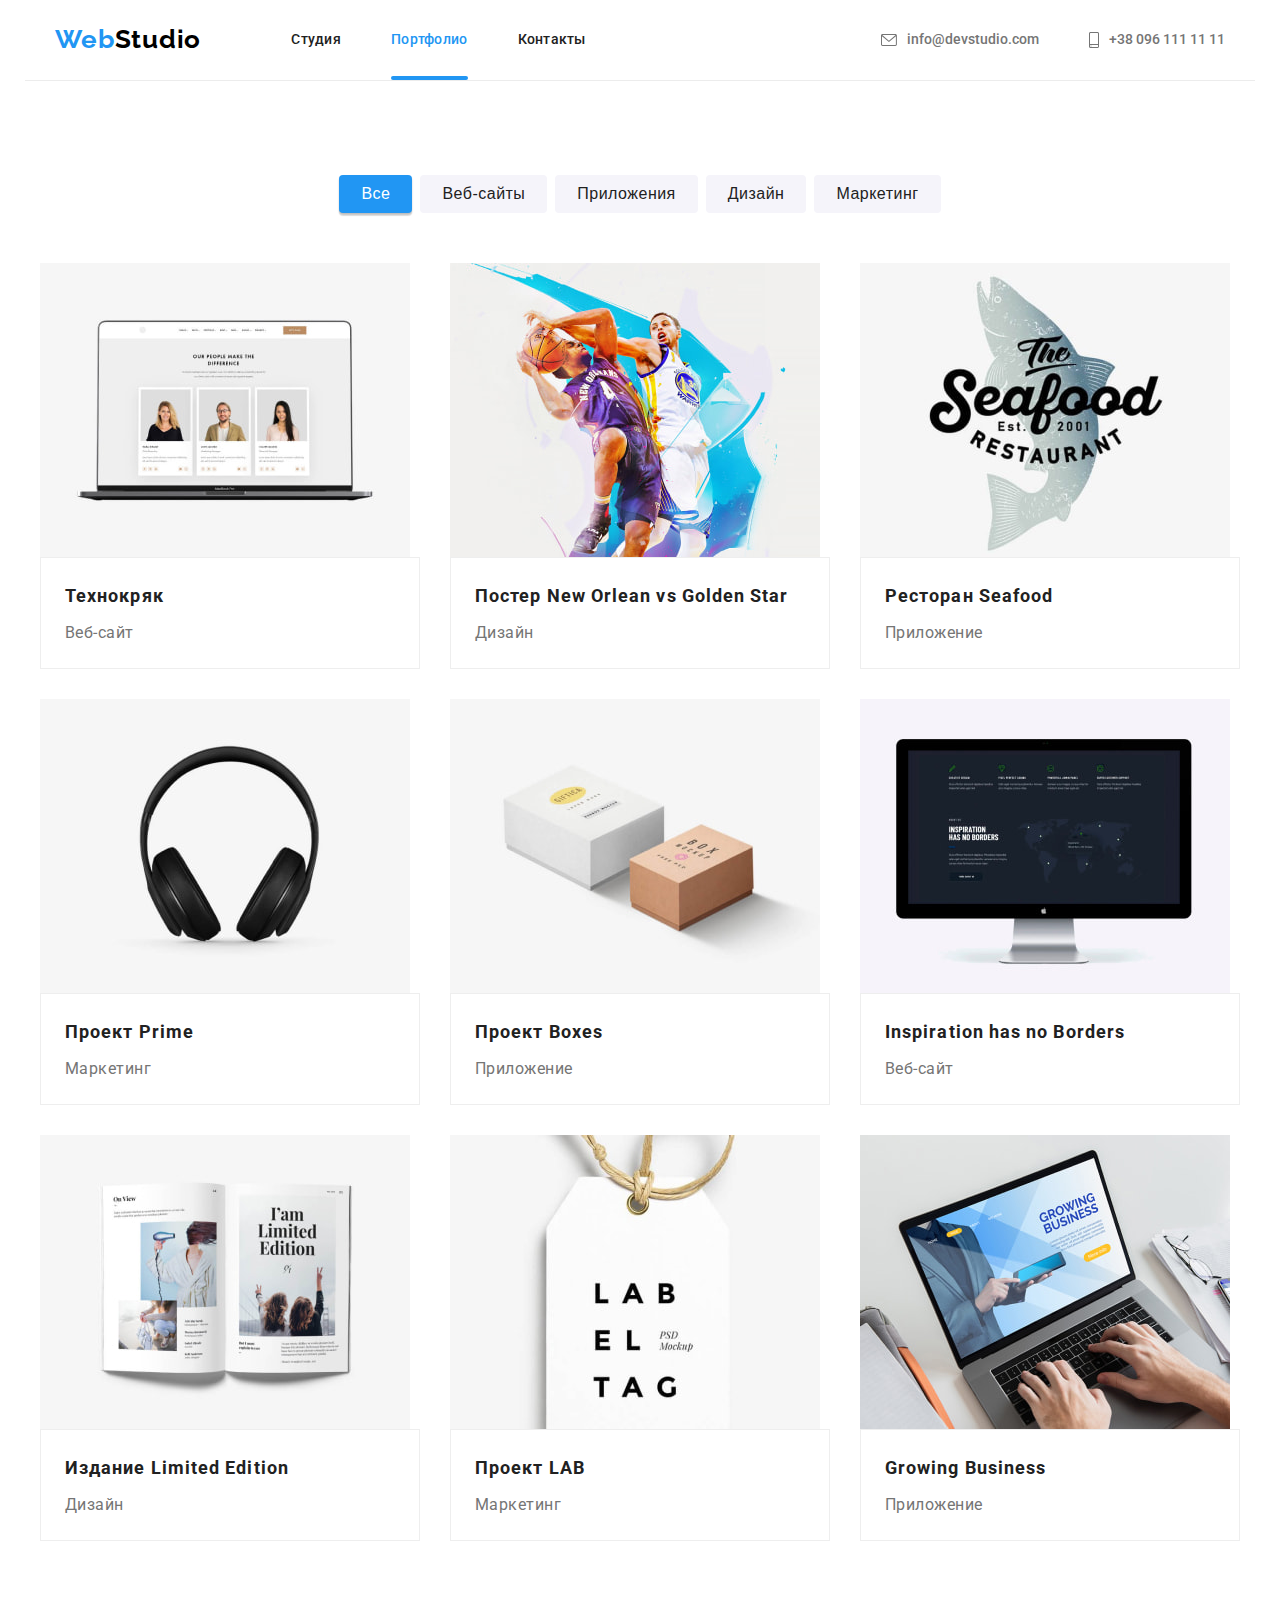
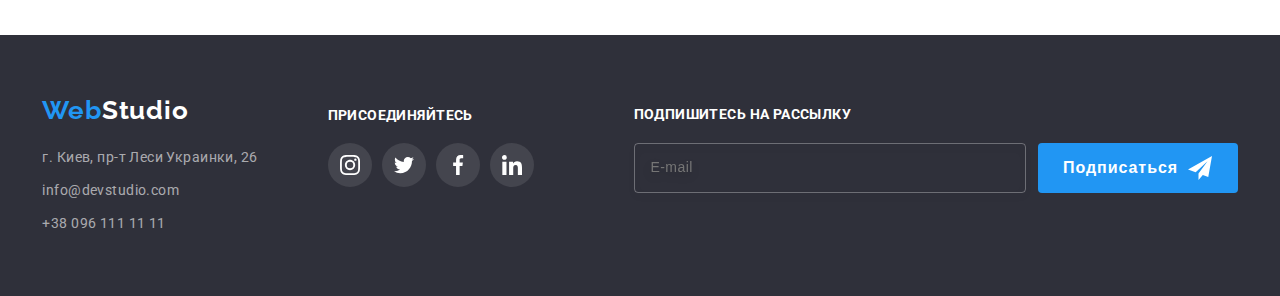
==== portfolio.html @ 2989f80f "Делает секцию Особенности" ====
<!DOCTYPE html>
<html lang="en">
<head>
    <meta charset="UTF-8">
    <meta http-equiv="X-UA-Compatible" content="IE=edge">
    <meta name="viewport" content="width=, initial-scale=1.0">
    <title>Портфолио</title>

    <link rel="stylesheet" href="https://cdnjs.cloudflare.com/ajax/libs/modern-normalize/1.1.0/modern-normalize.min.css" integrity="sha512-wpPYUAdjBVSE4KJnH1VR1HeZfpl1ub8YT/NKx4PuQ5NmX2tKuGu6U/JRp5y+Y8XG2tV+wKQpNHVUX03MfMFn9Q==" crossorigin="anonymous" referrerpolicy="no-referrer" />

    <link rel="preconnect" href="https://fonts.googleapis.com">
    <link rel="preconnect" href="https://fonts.gstatic.com" crossorigin>
    <link href="https://fonts.googleapis.com/css2?family=Raleway:wght@700&family=Roboto:wght@400;500;700;900&display=swap" rel="stylesheet">

    <link rel="stylesheet" href="./css/main.min.css">

</head>
<body>
    <!-- Шапка сайта -->
    <header class="header">
        <div class="container header__container header__container--border">
            <a class="logo logo__header" href="./index.html">Web<span class="logo__title">Studio</span></a>
    
            <nav class="navigation">
                <ul class="navigation__list">
                    <li class="navigation__item">
                        <a class="navigation__link" href="./index.html">Студия</a>
                    </li>
    
                    <li class="navigation__item">
                        <a class="navigation__link navigation__link--current" href="./portfolio.html">Портфолио</a>
                    </li>
    
                    <li class="navigation__item">
                        <a class="navigation__link" href="">Контакты</a>
                    </li>
                </ul>
            </nav>
    
            <ul class="contact__list">
                <li class="contact__item">
                    <a class="contact__link" href="mailto:info@devstudio.com">
                        <svg class="contact__icon" width="16" height="12">
                            <use href="./img-studio/sprite-main.svg#mail">
                            </use>
                        </svg>
                        info@devstudio.com
                    </a>
                </li>
    
                <li class="contact__item">
                    <a class="contact__link" href="tel:+380961111111">
                        <svg class="contact__icon" width="10" height="16">
                            <use href="./img-studio/sprite-main.svg#phone">
                            </use>
                        </svg>
                        +38 096 111 11 11
                    </a>
                </li>
            </ul>
        </div>
    </header>

    <main>
        <section class="section">
            <div class="container portfolio">
                <!-- Заголовок для ассистивных технологий -->
                <h1 class="visually-hidden">Портфолио</h1>
                 <!-- Фильтры -->
                <!-- Заголовок для ассистивных технологий -->
                <h2 class="visually-hidden">Фильтры страницы портфолио</h2>
                    <ul class="buttons-filter">
                        <li class="buttons-filter__item">
                            <button class="buttons-filter__btn buttons-filter__btn--current" type="button">Все</button>
                        </li>
                        <li class="buttons-filter__item">
                            <button class="buttons-filter__btn" type="button">Веб-сайты</button>
                        </li>
                        <li class="buttons-filter__item">
                            <button class="buttons-filter__btn" type="button">Приложения</button>
                        </li>
                        <li class="buttons-filter__item">
                            <button class="buttons-filter__btn" type="button">Дизайн</button>
                        </li>
                        <li class="buttons-filter__item">
                            <button class="buttons-filter__btn" type="button">Маркетинг</button>
                        </li>
                    </ul>              
                <!-- Заголовок для ассистивных технологий  -->
                <h2 class="visually-hidden">Галерея проектов</h2>
                <ul class="portfolio-gallery">

                    <li class="portfolio-gallery__item">
                        <a class="portfolio-gallery__link" href="">
                            <div class="portfolio-gallery__card">
                                <img src="./img-portfolio/img-1.jpeg" alt="Веб-сайт" width="370">
                                <p class="portfolio-gallery__text-transform">Ресурс предлагает комплексные предложения с разным уровнем функционала и сервисов. Все это позволит посетителю получить исчерпывающие сведения о компании или частном лице.</p>
                            </div>

                            <div class="portfolio-gallery__discription">
                                <h3 class="portfolio-gallery__title">Технокряк</h3>
                                <p class="portfolio-gallery__text">Веб-сайт</p>
                            </div>
                        </a>
                    </li>
    
                    <li class="portfolio-gallery__item">
                        <a class="portfolio-gallery__link" href="">
                            <div class="portfolio-gallery__card">
                                <img src="./img-portfolio/img-2.jpeg" alt="Дизайн" width="370">
                                <p class="portfolio-gallery__text-transform">Ресурс предлагает комплексные предложения с разным уровнем функционала и сервисов. Все это
                                    позволит посетителю получить исчерпывающие сведения о компании или частном лице.</p>
                            </div>
                                <div class="portfolio-gallery__discription">
                                    <h3 class="portfolio-gallery__title">Постер New Orlean vs Golden Star</h3>
                                    <p class="portfolio-gallery__text">Дизайн</p>
                                </div>
                        </a>
                    </li>
    
                    <li class="portfolio-gallery__item">
                        <a class="portfolio-gallery__link" href="">
                            <div class="portfolio-gallery__card">
                                <img src="./img-portfolio/img-3.jpeg" alt="Приложение" width="370">
                                <p class="portfolio-gallery__text-transform">Ресурс предлагает комплексные предложения с разным уровнем функционала и сервисов. Все это
                                    позволит посетителю получить исчерпывающие сведения о компании или частном лице.</p>
                            </div>
                                <div class="portfolio-gallery__discription">
                                    <h3 class="portfolio-gallery__title">Ресторан Seafood</h3>
                                    <p class="portfolio-gallery__text">Приложение</p>
                                </div> 
                        </a>
                    </li>
    
                    <li class="portfolio-gallery__item">
                        <a class="portfolio-gallery__link" href="">
                            <div class="portfolio-gallery__card">
                                <img src="./img-portfolio/img-4.jpeg" alt="Маркетинг" width="370">
                                <p class="portfolio-gallery__text-transform">Ресурс предлагает комплексные предложения с разным уровнем функционала и сервисов. Все это позволит посетителю получить исчерпывающие сведения о компании или частном лице.</p>
                            </div>
                                <div class="portfolio-gallery__discription">
                                    <h3 class="portfolio-gallery__title">Проект Prime</h3>
                                    <p class="portfolio-gallery__text">Маркетинг</p>
                                </div>
                        </a>
                    </li>
    
                    <li class="portfolio-gallery__item">
                        <a class="portfolio-gallery__link" href="">
                            <div class="portfolio-gallery__card">
                                    <img src="./img-portfolio/img-5.jpeg" alt="Приложение" width="370">
                                    <p class="portfolio-gallery__text-transform">Ресурс предлагает комплексные предложения с разным уровнем функционала и сервисов. Все это позволит посетителю получить исчерпывающие сведения о компании или частном лице.</p>
                            </div>
                                <div class="portfolio-gallery__discription">
                                    <h3 class="portfolio-gallery__title">Проект Boxes</h3>
                                    <p class="portfolio-gallery__text">Приложение</p>
                                </div>
                        </a>
                    </li>
    
                    <li class="portfolio-gallery__item">
                        <a class="portfolio-gallery__link" href="">
                            <div class="portfolio-gallery__card">
                                <img src="./img-portfolio/img-6.jpeg" alt="Веб-сайт" width="370">
                                <p class="portfolio-gallery__text-transform">Ресурс предлагает комплексные предложения с разным уровнем функционала и сервисов. Все это позволит посетителю получить исчерпывающие сведения о компании или частном лице.</p>
                            </div>
                                <div class="portfolio-gallery__discription">
                                    <h3 class="portfolio-gallery__title">Inspiration has no Borders</h3>
                                    <p class="portfolio-gallery__text">Веб-сайт</p>
                                </div>
                        </a>
                    </li>
    
                    <li class="portfolio-gallery__item">
                        <a class="portfolio-gallery__link" href="">
                            <div class="portfolio-gallery__card">
                                <img src="./img-portfolio/img-7.jpeg" alt="Дизайн" width="370">
                                <p class="portfolio-gallery__text-transform">Ресурс предлагает комплексные предложения с разным уровнем функционала и сервисов. Все это позволит посетителю получить исчерпывающие сведения о компании или частном лице.</p>
                            </div>
                                <div class="portfolio-gallery__discription">
                                    <h3 class="portfolio-gallery__title">Издание Limited Edition</h3>
                                    <p class="portfolio-gallery__text">Дизайн</p>
                                </div>
                        </a>
                    </li>
    
                    <li class="portfolio-gallery__item">
                        <a class="portfolio-gallery__link" href="">
                            <div class="portfolio-gallery__card">
                                <img src="./img-portfolio/img-8.jpeg" alt="Маркетинг" width="370">
                                <p class="portfolio-gallery__text-transform">Ресурс предлагает комплексные предложения с разным уровнем функционала и сервисов. Все это позволит посетителю получить исчерпывающие сведения о компании или частном лице.</p>
                            </div>
                                <div class="portfolio-gallery__discription">
                                    <h3 class="portfolio-gallery__title">Проект LAB</h3>
                                    <p class="portfolio-gallery__text">Маркетинг</p>
                                </div>
                        </a>
                    </li>
    
                    <li class="portfolio-gallery__item">
                        <a class="portfolio-gallery__link" href="">
                            <div class="portfolio-gallery__card">
                                <img src="./img-portfolio/img-9.jpeg" alt="Приложение" width="370">
                                <p class="portfolio-gallery__text-transform">Ресурс предлагает комплексные предложения с разным уровнем функционала и сервисов. Все это позволит посетителю получить исчерпывающие сведения о компании или частном лице.</p>
                            </div>
                                <div class="portfolio-gallery__discription">
                                    <h3 class="portfolio-gallery__title">Growing Business</h3>
                                    <p class="portfolio-gallery__text">Приложение</p>
                                </div>
                        </a>
                    </li>
                </ul>
            </div>
        </section>
    </main>

    <!-- Футер -->
    <footer class="footer">
        <div class="container footer__container">
    
            <div class="footer__address">
                <a class="logo" href="./index.html">Web<span class="logo__title logo__title--white">Studio</span></a>
                <address class="address">
                    <ul class="address__list">
                        <li class="address__item"><a class="address__link" href="">г. Киев, пр-т Леси Украинки, 26</a></li>
                        <li class="address__item"><a class="address__link"
                                href="mailto:info@devstudio.com">info@devstudio.com</a></li>
                        <li class="address__item"><a class="address__link" href="tel:+380961111111">+38 096 111 11 11</a>
                        </li>
                    </ul>
                </address>
            </div>
    
            <div class="network-address">
                <h2 class="network-address__slogan">присоединяйтесь</h2>
                <ul class="network-address__list">
                    <li class="network-address__item">
                        <a class="network-address__link" href="" aria-label="instagram">
                            <svg class="network-address__icon" width="20" height="20">
                                <use href="./img-studio/sprite-main.svg#instagram"></use>
                            </svg>
                        </a>
                    </li>
    
                    <li class="network-address__item">
                        <a class="network-address__link" href="" aria-label="twitter">
                            <svg class="network-address__icon" width="20" height="20">
                                <use href="./img-studio/sprite-main.svg#twitter"></use>
                            </svg>
                        </a>
                    </li>
    
                    <li class="network-address__item">
                        <a class="network-address__link" href="" aria-label="facebook">
                            <svg class="network-address__icon" width="20" height="20">
                                <use href="./img-studio/sprite-main.svg#facebook"></use>
                            </svg>
                        </a>
                    </li>
    
                    <li class="network-address__item">
                        <a class="network-address__link" href="" aria-label="linkedin">
                            <svg class="network-address__icon" width="20" height="20">
                                <use href="./img-studio/sprite-main.svg#linkedin"></use>
                            </svg>
                        </a>
                    </li>
                </ul>
            </div>
    
            <div class="footer-form">
                <b class="footer-form__title">Подпишитесь на рассылку</b>
                <form class="footer-form__contact" name="contact-form">
                    <input class="footer-form__input" type="email" name="email" id="email" placeholder="E-mail">
                    <button class="button footer-form__btn-subscribe" type="submit">Подписаться
                        <svg class="footer-form__icon" width="24" height="24">
                            <use href="./img-studio/sprite-modal.svg#icon-send"></use>
                        </svg>
                    </button>
                </form>
            </div>
    
        </div>
    </footer>
</body>
</html>
---- css/main.min.css ----
:root{--primary-text-color: #757575;--title-text-color: #212121;--accent-color: #2196f3;--background-clr-modal-form__btn: #f5f4fa;--card-set-gap: 30px;--bg-color-hero: #e5e5e5;--color-icon: #afb1b8;--color-icon-bg: #44454e;--transition-timing-function: cubic-bezier(0.4, 0, 0.2, 1);--transition-duration: 250ms}.visually-hidden{position:absolute;white-space:nowrap;width:1px;height:1px;overflow:hidden;border:0;padding:0;clip:rect(0 0 0 0);-webkit-clip-path:inset(50%);clip-path:inset(50%);margin:-1px}li{list-style:none;margin:0;padding:0}ul{list-style:none;margin:0;padding:0}a{display:block;text-decoration:none;margin:0}h1,h2,h3,p{margin:0}img{display:block;max-width:100%;height:auto}input{margin:0;padding:0}textarea{resize:none}body{font-family:'Roboto', sans-serif;background-color:#ffffff;color:var(--primary-text-color);margin:0}.container{padding-left:15px;padding-right:15px;margin-left:auto;margin-right:auto}@media screen and (min-width: 480px){.container{width:480px}}@media screen and (min-width: 480px){.container{width:480px}}@media screen and (min-width: 768px){.container{width:768px}}@media screen and (min-width: 768px){.container{width:768px}}@media screen and (min-width: 1200px){.container{width:1200px}}@media screen and (min-width: 1200px){.container{width:1200px}}.section{padding-top:60px;padding-bottom:60px}@media screen and (min-width: 768px){.section{padding-top:60px;padding-bottom:60px}}@media screen and (min-width: 1200px){.section{padding-top:94px;padding-bottom:94px}}.title{margin-bottom:50px;font-weight:700;font-size:36px;line-height:1.16;text-align:center;letter-spacing:0.03em;color:var(--title-text-color)}@-webkit-keyframes animate-modal-form__btn{0%{-webkit-transform:scale(1);transform:scale(1)}50%{-webkit-transform:scale(1.25);transform:scale(1.25)}100%{-webkit-transform:scale(1);transform:scale(1)}}@keyframes animate-modal-form__btn{0%{-webkit-transform:scale(1);transform:scale(1)}50%{-webkit-transform:scale(1.25);transform:scale(1.25)}100%{-webkit-transform:scale(1);transform:scale(1)}}@-webkit-keyframes changeBgColor{0%{background-color:#fff}50%{background-color:#c2daf7}100%{background-color:#c7f3f1}}@keyframes changeBgColor{0%{background-color:#fff}50%{background-color:#c2daf7}100%{background-color:#c7f3f1}}.logo{font-family:'Raleway';font-weight:700;font-size:26px;line-height:1.2;letter-spacing:0.03em;color:var(--accent-color)}.logo__header{margin-right:90px}.logo__title{font-family:'Raleway';font-size:26px;line-height:1.2;letter-spacing:0.03em;color:#000000}.logo__title--white{color:#ffffff}.navigation__list{display:-webkit-box;display:-ms-flexbox;display:flex;-webkit-box-align:center;-ms-flex-align:center;align-items:center}.navigation__item{margin-right:50px}.navigation__item:last-child{margin-right:0}.navigation__link{position:relative;padding-top:32px;padding-bottom:32px;font-weight:500;font-size:14px;line-height:1.14;letter-spacing:0.02em;-webkit-transition:var(--transition-duration) var(--transition-timing-function);-o-transition:var(--transition-duration) var(--transition-timing-function);transition:var(--transition-duration) var(--transition-timing-function);color:var(--title-text-color)}.navigation__link--current{color:var(--accent-color)}.navigation__link:hover,.navigation__link:focus,.navigation__link:focus,.navigation__link--current:active{color:var(--accent-color)}.navigation__link--current::after{position:absolute;display:block;content:'';width:100%;height:4px;left:0;bottom:0;background:var(--accent-color);border-radius:2px}.contact__list{display:-webkit-box;display:-ms-flexbox;display:flex;-webkit-box-align:center;-ms-flex-align:center;align-items:center;margin-left:295px}.contact__list .contact__item+.contact__item{margin-left:50px}.contact__link{display:-webkit-box;display:-ms-flexbox;display:flex;-webkit-box-align:center;-ms-flex-align:center;align-items:center;-webkit-box-pack:center;-ms-flex-pack:center;justify-content:center;padding-top:32px;padding-bottom:32px;font-weight:500;font-size:14px;line-height:1.14;-webkit-transition:var(--transition-duration) var(--transition-timing-function);-o-transition:var(--transition-duration) var(--transition-timing-function);transition:var(--transition-duration) var(--transition-timing-function);color:var(--primary-text-color)}.contact__link:hover,.contact__link:focus{color:var(--accent-color)}.contact__link:hover .contact__icon,.contact__link:focus .contact__icon{fill:var(--accent-color)}.contact__icon{display:inline-block;-webkit-box-align:center;-ms-flex-align:center;align-items:center;-webkit-box-pack:center;-ms-flex-pack:center;justify-content:center;margin-right:10px;fill:var(--primary-text-color)}.button{width:200px;height:50px;-webkit-box-align:center;-ms-flex-align:center;align-items:center;text-align:center;font-weight:700;font-size:16px;line-height:1.8;letter-spacing:0.06em;cursor:pointer;border-radius:4px;border-width:inherit;background-color:var(--accent-color);color:#ffffff}.button:hover,.button:focus{background-color:#188ce8}.overlay{max-width:1600px;background-image:-webkit-gradient(linear, left bottom, left top, from(rgba(0,0,0,0.2)), to(rgba(0,0,0,0.2))),url(../img-studio/header.jpeg);background-image:-webkit-linear-gradient(bottom, rgba(0,0,0,0.2), rgba(0,0,0,0.2)),url(../img-studio/header.jpeg);background-image:-o-linear-gradient(bottom, rgba(0,0,0,0.2), rgba(0,0,0,0.2)),url(../img-studio/header.jpeg);background-image:linear-gradient(0deg, rgba(0,0,0,0.2), rgba(0,0,0,0.2)),url(../img-studio/header.jpeg);background-repeat:no-repeat;background-position:center;background-size:cover;background-color:rgba(47,48,58,0.4)}.backdrop{position:fixed;top:0;left:0;width:100%;height:100%;z-index:2;background-color:rgba(0,0,0,0.1);-webkit-transition:opacity 1000ms, visibility 600ms;-o-transition:opacity 1000ms, visibility 600ms;transition:opacity 1000ms, visibility 600ms}.backdrop.is-hidden{opacity:0;visibility:hidden;pointer-events:none}.modal{position:absolute;top:50%;left:50%;-webkit-transform:translate(-50%, -50%);-ms-transform:translate(-50%, -50%);transform:translate(-50%, -50%);width:528px;border-radius:3px;padding:40px;background-color:#ffffff;-webkit-animation-name:changeBgColor;animation-name:changeBgColor;-webkit-animation-duration:4000ms;animation-duration:4000ms;-webkit-animation-timing-function:linear;animation-timing-function:linear;-webkit-animation-iteration-count:infinite;animation-iteration-count:infinite;-webkit-animation-direction:alternate;animation-direction:alternate;-webkit-animation-delay:250ms;animation-delay:250ms}.modal-btn{position:absolute;top:8px;right:8px;width:30px;height:30px;display:-webkit-box;display:-ms-flexbox;display:flex;-webkit-box-pack:center;-ms-flex-pack:center;justify-content:center;-webkit-box-align:center;-ms-flex-align:center;align-items:center;padding:0;z-index:3;cursor:pointer;border:1px solid rgba(0,0,0,0.1);border-radius:50%;background-color:transparent}.modal-btn__icon-close{-webkit-transition:var(--transition-duration) var(--transition-timing-function);-o-transition:var(--transition-duration) var(--transition-timing-function);transition:var(--transition-duration) var(--transition-timing-function)}.modal-btn__icon-close:hover,.modal-btn__icon-close:focus{fill:var(--accent-color)}.modal-form__title{display:block;-webkit-box-pack:center;-ms-flex-pack:center;justify-content:center;margin-bottom:12px;font-size:20px;line-height:1.15;text-align:center;letter-spacing:0.03em;color:var(--title-text-color)}.modal-wrapper{margin-bottom:20px}.modal-wrapper.modal-form__group+.modal-form__group{margin-top:10px}.modal-form__group{display:block;position:relative;width:100%}.modal-form__label{display:block;text-align:start;margin-bottom:4px;font-weight:400;font-size:12px;line-height:1.2;letter-spacing:0.01em;color:var(--primary-text-color)}.modal-form__input{position:relative;width:100%;height:40px;padding:11px 12px 11px 42px;border:1px solid rgba(33,33,33,0.2);border-radius:4px;cursor:pointer;outline:transparent;-webkit-transition:var(--transition-duration) var(--transition-timing-function);-o-transition:var(--transition-duration) var(--transition-timing-function);transition:var(--transition-duration) var(--transition-timing-function)}.modal-form__input:hover,.modal-form__input:focus{border:1px solid var(--accent-color)}.modal-form__input:focus+.modal-form__icon{fill:var(--accent-color)}.modal-form__input:hover+.modal-form__icon{fill:var(--accent-color)}.modal-form__icon{position:absolute;bottom:11px;left:12px;top:50%;left:12px;-webkit-transition:var(--transition-duration) var(--transition-timing-function);-o-transition:var(--transition-duration) var(--transition-timing-function);transition:var(--transition-duration) var(--transition-timing-function)}.modal-form__message{width:100%;height:120px;padding:12px 16px;border:1px solid rgba(33,33,33,0.2);border-radius:4px;outline:transparent;cursor:pointer;-webkit-transition:var(--transition-duration) var(--transition-timing-function);-o-transition:var(--transition-duration) var(--transition-timing-function);transition:var(--transition-duration) var(--transition-timing-function)}.modal-form__message:hover,.modal-form__message:focus{border:1px solid var(--accent-color)}.modal-form__message::-webkit-input-placeholder{opacity:0.5}.modal-form__message:-ms-input-placeholder{opacity:0.5}.modal-form__message::-ms-input-placeholder{opacity:0.5}.modal-form__message::placeholder{opacity:0.5}.modal-policy__group{display:-webkit-box;display:-ms-flexbox;display:flex;-webkit-box-pack:center;-ms-flex-pack:center;justify-content:center;-webkit-box-align:center;-ms-flex-align:center;align-items:center;margin-bottom:30px}.custom-checkbox{display:-webkit-box;display:-ms-flexbox;display:flex;-webkit-box-align:center;-ms-flex-align:center;align-items:center;-webkit-box-pack:center;-ms-flex-pack:center;justify-content:center;margin-right:7px;border-radius:2px;outline:2px solid var(--title-text-color);outline-offset:-2px;-webkit-transition:background-color var(--transition-duration) var(--transition-timing-function);-o-transition:background-color var(--transition-duration) var(--transition-timing-function);transition:background-color var(--transition-duration) var(--transition-timing-function)}.custom-checkbox__icon{opacity:0}.custom-checkbox:focus{outline:var(--accent-color)}.checkbox:checked+.custom-checkbox .custom-checkbox__icon{opacity:1;fill:#ffffff}.checkbox:checked+.custom-checkbox{background-color:var(--accent-color);outline:var(--accent-color);-webkit-transition:var(--transition-duration) var(--transition-timing-function);-o-transition:var(--transition-duration) var(--transition-timing-function);transition:var(--transition-duration) var(--transition-timing-function)}.modal-policy__desc{display:-webkit-box;display:-ms-flexbox;display:flex;font-size:14px;line-height:1.7;letter-spacing:0.03em}.modal-policy__link{text-decoration:underline;margin-left:3px;color:var(--accent-color)}.modal-form__btn{display:block;margin:0 auto;-webkit-transition:var(--transition-duration) var(--transition-timing-function);-o-transition:var(--transition-duration) var(--transition-timing-function);transition:var(--transition-duration) var(--transition-timing-function)}.modal-form__btn:hover,.modal-form__btn:focus{-webkit-box-shadow:0px 4px 4px rgba(0,0,0,0.15);box-shadow:0px 4px 4px rgba(0,0,0,0.15)}.footer__address{padding-top:60px;padding-bottom:60px;margin-right:70px}.address{margin-top:20px}.address-text{display:block;font-family:'Roboto';font-style:normal;font-size:14px;line-height:1.71;letter-spacing:0.03em;color:#ffffff}.address__link{font-family:'Roboto';font-style:normal;font-size:14px;line-height:1.71;letter-spacing:0.03em;color:rgba(255,255,255,0.6)}.address .address__item+.address__item{padding-top:9px}.network-address{margin-right:100px;padding-top:72px;padding-bottom:100px}.network-address__slogan{margin-bottom:20px;font-weight:700;font-size:14px;line-height:16px;letter-spacing:0.03em;text-transform:uppercase;color:#ffffff}.network-address__list{display:-webkit-box;display:-ms-flexbox;display:flex}.network-address__item:not(:last-child){margin-right:10px}.network-address__link{display:-webkit-box;display:-ms-flexbox;display:flex;-webkit-box-pack:center;-ms-flex-pack:center;justify-content:center;-webkit-box-align:center;-ms-flex-align:center;align-items:center;width:44px;height:44px;border-radius:50%;-webkit-transition:var(--transition-duration) var(--transition-timing-function);-o-transition:var(--transition-duration) var(--transition-timing-function);transition:var(--transition-duration) var(--transition-timing-function);background-color:var(--color-icon-bg)}.network-address__link:hover,.network-address__link:focus{color:#ffffff;background-color:var(--accent-color)}.network-address__icon{fill:#ffffff}.footer-form{padding-top:72px;padding-bottom:94px}.footer-form__title{display:block;font-size:14px;line-height:1.14;letter-spacing:0.03em;text-transform:uppercase;margin-bottom:20px;color:#ffffff}.footer-form__contact{display:-webkit-box;display:-ms-flexbox;display:flex;-webkit-box-pack:center;-ms-flex-pack:center;justify-content:center}.footer-form__input{display:inline-block;width:358px;margin-right:12px;padding:15px 16px;font-size:14px;line-height:1.14;letter-spacing:0.03em;color:#ffffff;background-color:transparent;outline:transparent;border:1px solid rgba(255,255,255,0.3);-webkit-filter:drop-shadow(0px 4px 4px rgba(0,0,0,0.15));filter:drop-shadow(0px 4px 4px rgba(0,0,0,0.15));border-radius:4px}.footer-form__input:hover,.footer-form__input:focus{border:1px solid var(--accent-color)}.footer-form__btn-subscribe{display:-webkit-box;display:-ms-flexbox;display:flex;-webkit-box-pack:center;-ms-flex-pack:center;justify-content:center}.footer-form__icon{fill:#ffffff;margin-left:10px}.buttons-filter__btn{font-weight:500;font-size:16px;line-height:1.62;text-align:center;letter-spacing:0.03em;background-color:#f5f4fa;border-radius:4px;border:none;padding:6px 22px;cursor:pointer;-webkit-transition:var(--transition-duration) var(--transition-timing-function);-o-transition:var(--transition-duration) var(--transition-timing-function);transition:var(--transition-duration) var(--transition-timing-function);color:var(--title-text-color);background-color:var(--background-clr-modal-form__btn)}.buttons-filter__btn--current,.buttons-filter__btn:hover,.buttons-filter__btn:focus{color:#ffffff;background-color:var(--accent-color);-webkit-box-shadow:0px 3px 1px rgba(0,0,0,0.1),0px 1px 2px rgba(0,0,0,0.08),0px 2px 2px rgba(0,0,0,0.12);box-shadow:0px 3px 1px rgba(0,0,0,0.1),0px 1px 2px rgba(0,0,0,0.08),0px 2px 2px rgba(0,0,0,0.12)}.buttons-filter__btn.current:focus,.buttons-filter__btn.current:active{background-color:var(--accent-color)}.buttons-filter{display:-webkit-box;display:-ms-flexbox;display:flex;-webkit-box-pack:center;-ms-flex-pack:center;justify-content:center;height:54px;-webkit-box-align:start;-ms-flex-align:start;align-items:flex-start;margin-bottom:34px}.buttons-filter__item{height:38px;min-width:73px}.buttons-filter .buttons-filter__item+.buttons-filter__item{margin-left:8px}.header__container{display:-webkit-box;display:-ms-flexbox;display:flex;-webkit-box-align:center;-ms-flex-align:center;align-items:center;-webkit-box-pack:center;-ms-flex-pack:center;justify-content:center;height:80px}.header__container--border{border-bottom:1px solid #ececec}.hero{margin-left:auto;margin-right:auto}.hero__page{padding-top:200px;padding-bottom:200px;text-align:center}.hero__title{-webkit-box-align:center;-ms-flex-align:center;align-items:center;width:696px;margin-left:auto;margin-right:auto;font-weight:900;font-size:44px;line-height:1.4;text-align:center;letter-spacing:0.06em;text-transform:uppercase;color:#ffffff}.hero__button{margin-top:30px;-webkit-animation:animate-modal-form__btn 3000ms infinite 1000ms;animation:animate-modal-form__btn 3000ms infinite 1000ms}.features__list{display:-webkit-box;display:-ms-flexbox;display:flex}@media screen and (min-width: 768px){.features__list{-ms-flex-line-pack:center;align-content:center;-webkit-box-pack:center;-ms-flex-pack:center;justify-content:center}}@media screen and (max-width: 1199.98px){.features__list{-ms-flex-wrap:wrap;flex-wrap:wrap}}@media screen and (min-width: 1200px){.features__item{max-width:270px}}@media screen and (min-width: 768px){.features__item:not(:last-child){margin-right:var(--card-set-gap)}}.features__icon{display:-webkit-box;display:-ms-flexbox;display:flex;-webkit-box-align:center;-ms-flex-align:center;align-items:center;-webkit-box-pack:center;-ms-flex-pack:center;justify-content:center;border-radius:4px;width:450px;height:120px;margin-bottom:30px;background:#f5f4fa}@media screen and (min-width: 768px){.features__icon{width:354px}}@media screen and (min-width: 1200px){.features__icon{width:270px}}.features__title{margin-bottom:10px;font-weight:700;font-size:14px;line-height:1.14;letter-spacing:0.03em;text-transform:uppercase;color:var(--title-text-color)}.features__text{font-size:14px;line-height:1.7;letter-spacing:0.03em;color:var(--primary-text-color);width:450px}@media screen and (min-width: 768px){.features__text{width:354px}}@media screen and (min-width: 1200px){.features__text{width:270px}}.main-task{padding-bottom:94px}.main-task__item{position:relative}@media screen and (max-width: 1199.98px){.main-task{display:none}}.main-task__list{display:-webkit-box;display:-ms-flexbox;display:flex;-webkit-box-pack:center;-ms-flex-pack:center;justify-content:center;-webkit-box-align:center;-ms-flex-align:center;align-items:center}.main-task__list .main-task__item+.main-task__item{margin-left:var(--card-set-gap)}.main-task__box{position:absolute;content:'';display:-webkit-box;display:-ms-flexbox;display:flex;-webkit-box-pack:center;-ms-flex-pack:center;justify-content:center;-webkit-box-align:center;-ms-flex-align:center;align-items:center;width:100%;height:70px;left:0;bottom:0;background-color:rgba(47,48,58,0.8)}.main-task__text{font-weight:700;font-size:14px;line-height:1.14;text-align:center;letter-spacing:0.03em;text-transform:uppercase;color:#ffffff}.team{background:#f5f4fa}.team__list{display:-webkit-box;display:-ms-flexbox;display:flex;-ms-flex-wrap:wrap;flex-wrap:wrap;text-align:center;-webkit-box-pack:center;-ms-flex-pack:center;justify-content:center}.team__list .member+.member{margin-left:var(--card-set-gap)}.member{-webkit-box-shadow:0px 1px 3px rgba(0,0,0,0.12),0px 1px 1px rgba(0,0,0,0.14),0px 2px 1px rgba(0,0,0,0.2);box-shadow:0px 1px 3px rgba(0,0,0,0.12),0px 1px 1px rgba(0,0,0,0.14),0px 2px 1px rgba(0,0,0,0.2);border-radius:0px 0px 4px 4px;background-color:#ffffff}.member__discription{padding-top:30px;padding-bottom:30px}.member__name{text-align:center;margin-bottom:10px;font-weight:500;font-size:16px;line-height:1.18;letter-spacing:0.03em;color:var(--title-text-color)}.member__text{text-align:center;font-weight:400;font-size:16px;line-height:1.18;letter-spacing:0.03em;margin-bottom:16px;color:var(--primary-text-color)}.member__social-list{display:-webkit-box;display:-ms-flexbox;display:flex;-webkit-box-align:center;-ms-flex-align:center;align-items:center;-webkit-box-pack:center;-ms-flex-pack:center;justify-content:center}.member__social-item:not(:last-child){margin-right:10px}.member__social-link{display:-webkit-box;display:-ms-flexbox;display:flex;-webkit-box-pack:center;-ms-flex-pack:center;justify-content:center;-webkit-box-align:center;-ms-flex-align:center;align-items:center;width:44px;height:44px;cursor:pointer;border-radius:50%;-webkit-transition:var(--transition-duration) var(--transition-timing-function);-o-transition:var(--transition-duration) var(--transition-timing-function);transition:var(--transition-duration) var(--transition-timing-function);background-color:#ffffff;color:var(--color-icon)}.member__social-link:hover,.member__social-link:focus{color:#ffffff;background-color:var(--accent-color)}.member__social-icon{fill:currentColor}.cleint__list{display:-webkit-box;display:-ms-flexbox;display:flex;-ms-flex-wrap:wrap;flex-wrap:wrap;-webkit-box-align:center;-ms-flex-align:center;align-items:center;-webkit-box-pack:center;-ms-flex-pack:center;justify-content:center}.cleint__list .client__item+.client__item{margin-left:var(--card-set-gap)}.client__link{display:-webkit-box;display:-ms-flexbox;display:flex;-webkit-box-pack:center;-ms-flex-pack:center;justify-content:center;-webkit-box-align:center;-ms-flex-align:center;align-items:center;width:170px;height:92px;cursor:pointer;border:1px solid #afb1b8;border-radius:4px;-webkit-transition:var(--transition-duration) var(--transition-timing-function);-o-transition:var(--transition-duration) var(--transition-timing-function);transition:var(--transition-duration) var(--transition-timing-function);color:var(--color-icon)}.client__link:hover,.client__link:focus{color:var(--accent-color);border:1px solid var(--accent-color)}.client__icon{fill:currentColor}.footer{background:#2f303a}.footer__container{display:-webkit-box;display:-ms-flexbox;display:flex;-webkit-box-pack:center;-ms-flex-pack:center;justify-content:center}.portfolio-gallery{display:-webkit-box;display:-ms-flexbox;display:flex;-ms-flex-wrap:wrap;flex-wrap:wrap;margin-left:calc(-1 * var(--card-set-gap));margin-top:calc(-1 * var(--card-set-gap))}.portfolio-gallery__text{margin-top:4px;font-size:16px;line-height:1.88;letter-spacing:0.03em;color:var(--primary-text-color)}.portfolio-gallery__card{position:relative;overflow:hidden}.portfolio-gallery>.portfolio-gallery__item{-ms-flex-preferred-size:calc(100% / 3 - var(--card-set-gap));flex-basis:calc(100% / 3 - var(--card-set-gap));margin-left:var(--card-set-gap);margin-top:var(--card-set-gap);background:#ffffff}.portfolio-gallery__text-transform{position:absolute;width:100%;height:100%;padding:63px 24px;opacity:0;background:rgba(33,150,243,0.9);-webkit-transform:translateY(0);-ms-transform:translateY(0);transform:translateY(0);-webkit-transition:-webkit-transform var(--transition-duration) var(--transition-timing-function);transition:-webkit-transform var(--transition-duration) var(--transition-timing-function);-o-transition:transform var(--transition-duration) var(--transition-timing-function);transition:transform var(--transition-duration) var(--transition-timing-function);transition:transform var(--transition-duration) var(--transition-timing-function), -webkit-transform var(--transition-duration) var(--transition-timing-function);font-size:18px;line-height:1.55;letter-spacing:0.03em;color:#ffffff}.portfolio-gallery__link{-webkit-transition:var(--transition-duration) var(--transition-timing-function);-o-transition:var(--transition-duration) var(--transition-timing-function);transition:var(--transition-duration) var(--transition-timing-function)}.portfolio-gallery__link:hover,.portfolio-gallery__link:focus{-webkit-box-shadow:0px 1px 1px rgba(0,0,0,0.12),0px 4px 4px rgba(0,0,0,0.06),1px 4px 6px rgba(0,0,0,0.16);box-shadow:0px 1px 1px rgba(0,0,0,0.12),0px 4px 4px rgba(0,0,0,0.06),1px 4px 6px rgba(0,0,0,0.16)}.portfolio-gallery__link:hover .portfolio-gallery__text-transform,.portfolio-gallery__link:focus .portfolio-gallery__text-transform{-webkit-transform:translateY(-100%);-ms-transform:translateY(-100%);transform:translateY(-100%);opacity:1}.portfolio-gallery .portfolio-gallery__discription{display:block;padding:20px 24px;text-align:start;border:1px solid #eeeeee}.portfolio-gallery .portfolio-gallery__title{font-weight:700;font-size:18px;line-height:2;letter-spacing:0.06em;color:var(--title-text-color)}
/*# sourceMappingURL=main.min.css.map */
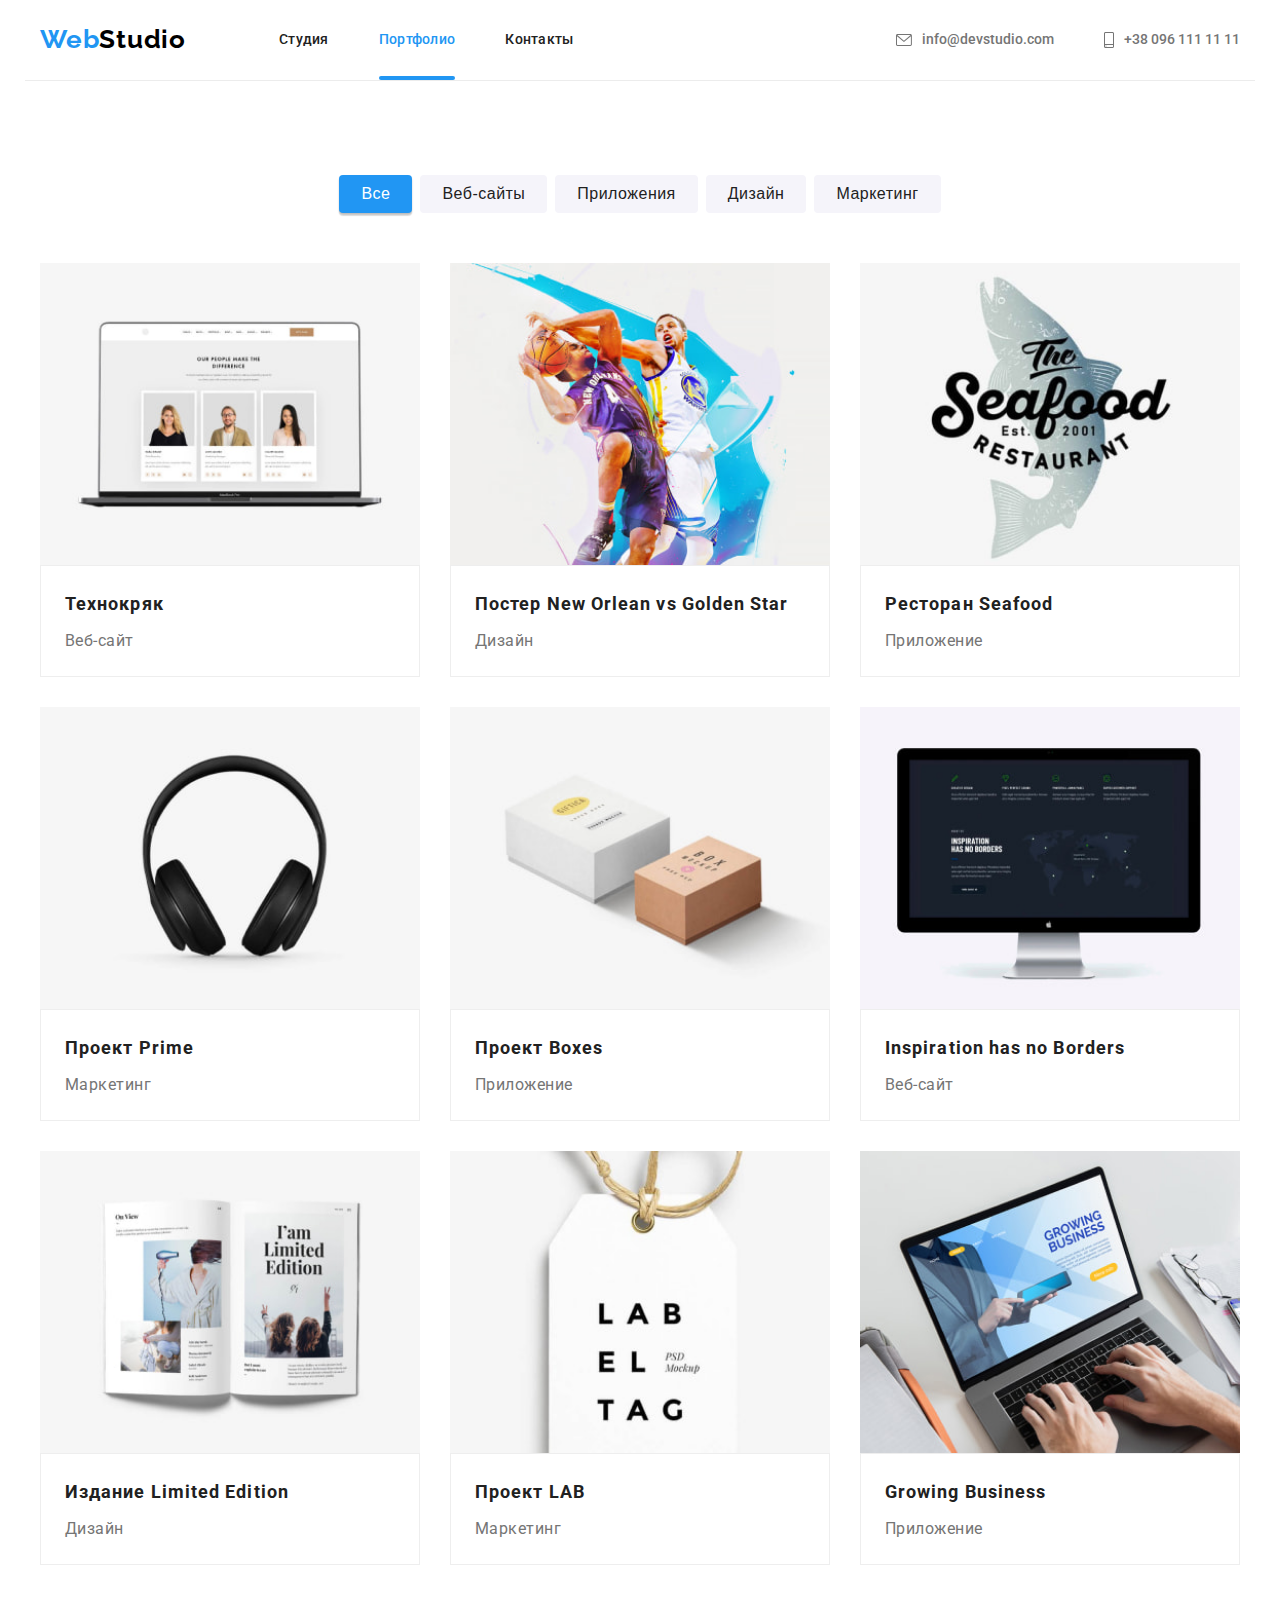
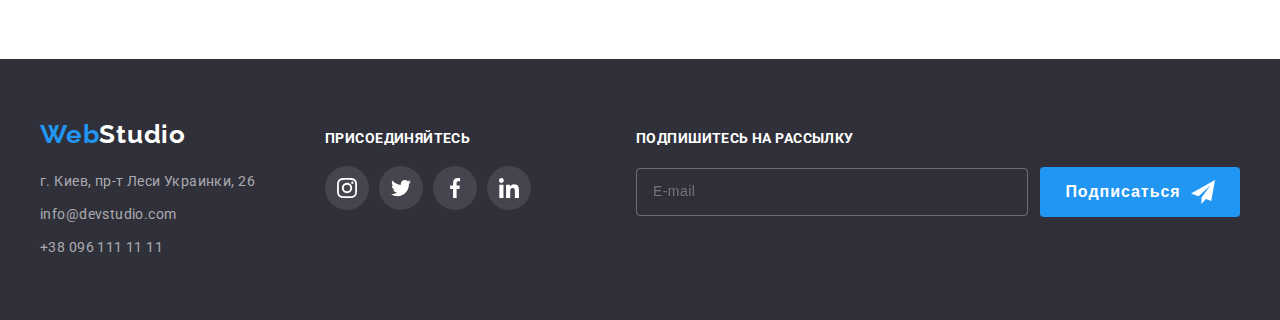
==== commit f2fe6621: "Картинки" ====
--- a/portfolio.html
+++ b/portfolio.html
@@ -41,7 +41,7 @@
                 <li class="contact__item">
                     <a class="contact__link" href="mailto:info@devstudio.com">
                         <svg class="contact__icon" width="16" height="12">
-                            <use href="./img-studio/sprite-main.svg#mail">
+                            <use href="./img/sprite-main.svg#mail">
                             </use>
                         </svg>
                         info@devstudio.com
@@ -51,7 +51,7 @@
                 <li class="contact__item">
                     <a class="contact__link" href="tel:+380961111111">
                         <svg class="contact__icon" width="10" height="16">
-                            <use href="./img-studio/sprite-main.svg#phone">
+                            <use href="./img/sprite-main.svg#phone">
                             </use>
                         </svg>
                         +38 096 111 11 11
@@ -93,7 +93,21 @@
                     <li class="portfolio-gallery__item">
                         <a class="portfolio-gallery__link" href="">
                             <div class="portfolio-gallery__card">
-                                <img src="./img-portfolio/img-1.jpeg" alt="Веб-сайт" width="370">
+
+                                <picture>
+                                    <source media="(min-width: 1200px)" srcset="
+                                        ./img/desktop/img-portfolio/img-1.jpeg 1x,
+                                        ./img/desktop/img-portfolio/img-1@2x.jpeg 2x" type="image/jpeg">
+                                
+                                    <source media="(min-width: 768px)" srcset="
+                                        ./img/tablet/img-portfolio/img-1.jpeg 1x,
+                                        ./img/tablet/img-portfolio/img-1@2x.jpeg 2x" type="image/jpeg">
+                                
+                                    <source media="(max-width: 767px)" srcset="
+                                        ./img/mobile/img-portfolio/img-1.jpeg 1x,
+                                        ./img/mobile/img-portfolio/img-1@2x.jpeg 2x" type="image/jpeg">
+                                    <img src="./img/desktop/img-portfolio/img-1.jpeg" alt="Дизайн" width="370">
+                                </picture>
                                 <p class="portfolio-gallery__text-transform">Ресурс предлагает комплексные предложения с разным уровнем функционала и сервисов. Все это позволит посетителю получить исчерпывающие сведения о компании или частном лице.</p>
                             </div>
 
@@ -107,12 +121,28 @@
                     <li class="portfolio-gallery__item">
                         <a class="portfolio-gallery__link" href="">
                             <div class="portfolio-gallery__card">
-                                <img src="./img-portfolio/img-2.jpeg" alt="Дизайн" width="370">
+                                
+
+                                <picture>
+                                    <source media="(min-width: 1200px)" srcset="
+                                    ./img/desktop/img-portfolio/img-2.jpeg 1x,
+                                    ./img/desktop/img-portfolio/img-2@2x.jpeg 2x"
+                                    type="image/jpeg">
+
+                                    <source media="(min-width: 768px)" srcset="
+                                    ./img/tablet/img-portfolio/img-2.jpeg 1x,
+                                    ./img/tablet/img-portfolio/img-2@2x.jpeg 2x" type="image/jpeg">
+
+                                    <source media="(max-width: 767px)" srcset="
+                                    ./img/mobile/img-portfolio/img-2.jpeg 1x,
+                                    ./img/mobile/img-portfolio/img-2@2x.jpeg 2x" type="image/jpeg">
+                                    <img src="./img/desktop/img-portfolio/img-2.jpeg" alt="Дизайн" width="370">
+                                </picture>
                                 <p class="portfolio-gallery__text-transform">Ресурс предлагает комплексные предложения с разным уровнем функционала и сервисов. Все это
                                     позволит посетителю получить исчерпывающие сведения о компании или частном лице.</p>
                             </div>
                                 <div class="portfolio-gallery__discription">
-                                    <h3 class="portfolio-gallery__title">Постер New Orlean vs Golden Star</h3>
+                                <h3 class="portfolio-gallery__title">Постер New Orlean vs Golden Star</h3>
                                     <p class="portfolio-gallery__text">Дизайн</p>
                                 </div>
                         </a>
@@ -121,7 +151,7 @@
                     <li class="portfolio-gallery__item">
                         <a class="portfolio-gallery__link" href="">
                             <div class="portfolio-gallery__card">
-                                <img src="./img-portfolio/img-3.jpeg" alt="Приложение" width="370">
+                                <img src="./img/desktop/img-portfolio/img-3.jpeg" alt="Приложение" width="370">
                                 <p class="portfolio-gallery__text-transform">Ресурс предлагает комплексные предложения с разным уровнем функционала и сервисов. Все это
                                     позволит посетителю получить исчерпывающие сведения о компании или частном лице.</p>
                             </div>
@@ -135,7 +165,7 @@
                     <li class="portfolio-gallery__item">
                         <a class="portfolio-gallery__link" href="">
                             <div class="portfolio-gallery__card">
-                                <img src="./img-portfolio/img-4.jpeg" alt="Маркетинг" width="370">
+                                <img src="./img/desktop/img-portfolio/img-4.jpeg" alt="Маркетинг" width="370">
                                 <p class="portfolio-gallery__text-transform">Ресурс предлагает комплексные предложения с разным уровнем функционала и сервисов. Все это позволит посетителю получить исчерпывающие сведения о компании или частном лице.</p>
                             </div>
                                 <div class="portfolio-gallery__discription">
@@ -148,7 +178,7 @@
                     <li class="portfolio-gallery__item">
                         <a class="portfolio-gallery__link" href="">
                             <div class="portfolio-gallery__card">
-                                    <img src="./img-portfolio/img-5.jpeg" alt="Приложение" width="370">
+                                    <img src="./img/desktop/img-portfolio/img-5.jpeg" alt="Приложение" width="370">
                                     <p class="portfolio-gallery__text-transform">Ресурс предлагает комплексные предложения с разным уровнем функционала и сервисов. Все это позволит посетителю получить исчерпывающие сведения о компании или частном лице.</p>
                             </div>
                                 <div class="portfolio-gallery__discription">
@@ -161,7 +191,7 @@
                     <li class="portfolio-gallery__item">
                         <a class="portfolio-gallery__link" href="">
                             <div class="portfolio-gallery__card">
-                                <img src="./img-portfolio/img-6.jpeg" alt="Веб-сайт" width="370">
+                                <img src="./img/desktop/img-portfolio/img-6.jpeg" alt="Веб-сайт" width="370">
                                 <p class="portfolio-gallery__text-transform">Ресурс предлагает комплексные предложения с разным уровнем функционала и сервисов. Все это позволит посетителю получить исчерпывающие сведения о компании или частном лице.</p>
                             </div>
                                 <div class="portfolio-gallery__discription">
@@ -174,7 +204,7 @@
                     <li class="portfolio-gallery__item">
                         <a class="portfolio-gallery__link" href="">
                             <div class="portfolio-gallery__card">
-                                <img src="./img-portfolio/img-7.jpeg" alt="Дизайн" width="370">
+                                <img src="./img/desktop/img-portfolio/img-7.jpeg" alt="Дизайн" width="370">
                                 <p class="portfolio-gallery__text-transform">Ресурс предлагает комплексные предложения с разным уровнем функционала и сервисов. Все это позволит посетителю получить исчерпывающие сведения о компании или частном лице.</p>
                             </div>
                                 <div class="portfolio-gallery__discription">
@@ -187,7 +217,7 @@
                     <li class="portfolio-gallery__item">
                         <a class="portfolio-gallery__link" href="">
                             <div class="portfolio-gallery__card">
-                                <img src="./img-portfolio/img-8.jpeg" alt="Маркетинг" width="370">
+                                <img src="./img/desktop/img-portfolio/img-8.jpeg" alt="Маркетинг" width="370">
                                 <p class="portfolio-gallery__text-transform">Ресурс предлагает комплексные предложения с разным уровнем функционала и сервисов. Все это позволит посетителю получить исчерпывающие сведения о компании или частном лице.</p>
                             </div>
                                 <div class="portfolio-gallery__discription">
@@ -200,7 +230,7 @@
                     <li class="portfolio-gallery__item">
                         <a class="portfolio-gallery__link" href="">
                             <div class="portfolio-gallery__card">
-                                <img src="./img-portfolio/img-9.jpeg" alt="Приложение" width="370">
+                                <img src="./img/desktop/img-portfolio/img-9.jpeg" alt="Приложение" width="370">
                                 <p class="portfolio-gallery__text-transform">Ресурс предлагает комплексные предложения с разным уровнем функционала и сервисов. Все это позволит посетителю получить исчерпывающие сведения о компании или частном лице.</p>
                             </div>
                                 <div class="portfolio-gallery__discription">
@@ -237,7 +267,7 @@
                     <li class="network-address__item">
                         <a class="network-address__link" href="" aria-label="instagram">
                             <svg class="network-address__icon" width="20" height="20">
-                                <use href="./img-studio/sprite-main.svg#instagram"></use>
+                                <use href="./img/sprite-main.svg#instagram"></use>
                             </svg>
                         </a>
                     </li>
@@ -245,7 +275,7 @@
                     <li class="network-address__item">
                         <a class="network-address__link" href="" aria-label="twitter">
                             <svg class="network-address__icon" width="20" height="20">
-                                <use href="./img-studio/sprite-main.svg#twitter"></use>
+                                <use href="./img/sprite-main.svg#twitter"></use>
                             </svg>
                         </a>
                     </li>
@@ -253,7 +283,7 @@
                     <li class="network-address__item">
                         <a class="network-address__link" href="" aria-label="facebook">
                             <svg class="network-address__icon" width="20" height="20">
-                                <use href="./img-studio/sprite-main.svg#facebook"></use>
+                                <use href="./img/sprite-main.svg#facebook"></use>
                             </svg>
                         </a>
                     </li>
@@ -261,7 +291,7 @@
                     <li class="network-address__item">
                         <a class="network-address__link" href="" aria-label="linkedin">
                             <svg class="network-address__icon" width="20" height="20">
-                                <use href="./img-studio/sprite-main.svg#linkedin"></use>
+                                <use href="./img/sprite-main.svg#linkedin"></use>
                             </svg>
                         </a>
                     </li>
@@ -274,7 +304,7 @@
                     <input class="footer-form__input" type="email" name="email" id="email" placeholder="E-mail">
                     <button class="button footer-form__btn-subscribe" type="submit">Подписаться
                         <svg class="footer-form__icon" width="24" height="24">
-                            <use href="./img-studio/sprite-modal.svg#icon-send"></use>
+                            <use href="./img/sprite-modal.svg#icon-send"></use>
                         </svg>
                     </button>
                 </form>
--- a/css/main.min.css
+++ b/css/main.min.css
@@ -1,2 +1,2 @@
-:root{--primary-text-color: #757575;--title-text-color: #212121;--accent-color: #2196f3;--background-clr-modal-form__btn: #f5f4fa;--card-set-gap: 30px;--bg-color-hero: #e5e5e5;--color-icon: #afb1b8;--color-icon-bg: #44454e;--transition-timing-function: cubic-bezier(0.4, 0, 0.2, 1);--transition-duration: 250ms}.visually-hidden{position:absolute;white-space:nowrap;width:1px;height:1px;overflow:hidden;border:0;padding:0;clip:rect(0 0 0 0);-webkit-clip-path:inset(50%);clip-path:inset(50%);margin:-1px}li{list-style:none;margin:0;padding:0}ul{list-style:none;margin:0;padding:0}a{display:block;text-decoration:none;margin:0}h1,h2,h3,p{margin:0}img{display:block;max-width:100%;height:auto}input{margin:0;padding:0}textarea{resize:none}body{font-family:'Roboto', sans-serif;background-color:#ffffff;color:var(--primary-text-color);margin:0}.container{padding-left:15px;padding-right:15px;margin-left:auto;margin-right:auto}@media screen and (min-width: 480px){.container{width:480px}}@media screen and (min-width: 480px){.container{width:480px}}@media screen and (min-width: 768px){.container{width:768px}}@media screen and (min-width: 768px){.container{width:768px}}@media screen and (min-width: 1200px){.container{width:1200px}}@media screen and (min-width: 1200px){.container{width:1200px}}.section{padding-top:60px;padding-bottom:60px}@media screen and (min-width: 768px){.section{padding-top:60px;padding-bottom:60px}}@media screen and (min-width: 1200px){.section{padding-top:94px;padding-bottom:94px}}.title{margin-bottom:50px;font-weight:700;font-size:36px;line-height:1.16;text-align:center;letter-spacing:0.03em;color:var(--title-text-color)}@-webkit-keyframes animate-modal-form__btn{0%{-webkit-transform:scale(1);transform:scale(1)}50%{-webkit-transform:scale(1.25);transform:scale(1.25)}100%{-webkit-transform:scale(1);transform:scale(1)}}@keyframes animate-modal-form__btn{0%{-webkit-transform:scale(1);transform:scale(1)}50%{-webkit-transform:scale(1.25);transform:scale(1.25)}100%{-webkit-transform:scale(1);transform:scale(1)}}@-webkit-keyframes changeBgColor{0%{background-color:#fff}50%{background-color:#c2daf7}100%{background-color:#c7f3f1}}@keyframes changeBgColor{0%{background-color:#fff}50%{background-color:#c2daf7}100%{background-color:#c7f3f1}}.logo{font-family:'Raleway';font-weight:700;font-size:26px;line-height:1.2;letter-spacing:0.03em;color:var(--accent-color)}.logo__header{margin-right:90px}.logo__title{font-family:'Raleway';font-size:26px;line-height:1.2;letter-spacing:0.03em;color:#000000}.logo__title--white{color:#ffffff}.navigation__list{display:-webkit-box;display:-ms-flexbox;display:flex;-webkit-box-align:center;-ms-flex-align:center;align-items:center}.navigation__item{margin-right:50px}.navigation__item:last-child{margin-right:0}.navigation__link{position:relative;padding-top:32px;padding-bottom:32px;font-weight:500;font-size:14px;line-height:1.14;letter-spacing:0.02em;-webkit-transition:var(--transition-duration) var(--transition-timing-function);-o-transition:var(--transition-duration) var(--transition-timing-function);transition:var(--transition-duration) var(--transition-timing-function);color:var(--title-text-color)}.navigation__link--current{color:var(--accent-color)}.navigation__link:hover,.navigation__link:focus,.navigation__link:focus,.navigation__link--current:active{color:var(--accent-color)}.navigation__link--current::after{position:absolute;display:block;content:'';width:100%;height:4px;left:0;bottom:0;background:var(--accent-color);border-radius:2px}.contact__list{display:-webkit-box;display:-ms-flexbox;display:flex;-webkit-box-align:center;-ms-flex-align:center;align-items:center;margin-left:295px}.contact__list .contact__item+.contact__item{margin-left:50px}.contact__link{display:-webkit-box;display:-ms-flexbox;display:flex;-webkit-box-align:center;-ms-flex-align:center;align-items:center;-webkit-box-pack:center;-ms-flex-pack:center;justify-content:center;padding-top:32px;padding-bottom:32px;font-weight:500;font-size:14px;line-height:1.14;-webkit-transition:var(--transition-duration) var(--transition-timing-function);-o-transition:var(--transition-duration) var(--transition-timing-function);transition:var(--transition-duration) var(--transition-timing-function);color:var(--primary-text-color)}.contact__link:hover,.contact__link:focus{color:var(--accent-color)}.contact__link:hover .contact__icon,.contact__link:focus .contact__icon{fill:var(--accent-color)}.contact__icon{display:inline-block;-webkit-box-align:center;-ms-flex-align:center;align-items:center;-webkit-box-pack:center;-ms-flex-pack:center;justify-content:center;margin-right:10px;fill:var(--primary-text-color)}.button{width:200px;height:50px;-webkit-box-align:center;-ms-flex-align:center;align-items:center;text-align:center;font-weight:700;font-size:16px;line-height:1.8;letter-spacing:0.06em;cursor:pointer;border-radius:4px;border-width:inherit;background-color:var(--accent-color);color:#ffffff}.button:hover,.button:focus{background-color:#188ce8}.overlay{max-width:1600px;background-image:-webkit-gradient(linear, left bottom, left top, from(rgba(0,0,0,0.2)), to(rgba(0,0,0,0.2))),url(../img-studio/header.jpeg);background-image:-webkit-linear-gradient(bottom, rgba(0,0,0,0.2), rgba(0,0,0,0.2)),url(../img-studio/header.jpeg);background-image:-o-linear-gradient(bottom, rgba(0,0,0,0.2), rgba(0,0,0,0.2)),url(../img-studio/header.jpeg);background-image:linear-gradient(0deg, rgba(0,0,0,0.2), rgba(0,0,0,0.2)),url(../img-studio/header.jpeg);background-repeat:no-repeat;background-position:center;background-size:cover;background-color:rgba(47,48,58,0.4)}.backdrop{position:fixed;top:0;left:0;width:100%;height:100%;z-index:2;background-color:rgba(0,0,0,0.1);-webkit-transition:opacity 1000ms, visibility 600ms;-o-transition:opacity 1000ms, visibility 600ms;transition:opacity 1000ms, visibility 600ms}.backdrop.is-hidden{opacity:0;visibility:hidden;pointer-events:none}.modal{position:absolute;top:50%;left:50%;-webkit-transform:translate(-50%, -50%);-ms-transform:translate(-50%, -50%);transform:translate(-50%, -50%);width:528px;border-radius:3px;padding:40px;background-color:#ffffff;-webkit-animation-name:changeBgColor;animation-name:changeBgColor;-webkit-animation-duration:4000ms;animation-duration:4000ms;-webkit-animation-timing-function:linear;animation-timing-function:linear;-webkit-animation-iteration-count:infinite;animation-iteration-count:infinite;-webkit-animation-direction:alternate;animation-direction:alternate;-webkit-animation-delay:250ms;animation-delay:250ms}.modal-btn{position:absolute;top:8px;right:8px;width:30px;height:30px;display:-webkit-box;display:-ms-flexbox;display:flex;-webkit-box-pack:center;-ms-flex-pack:center;justify-content:center;-webkit-box-align:center;-ms-flex-align:center;align-items:center;padding:0;z-index:3;cursor:pointer;border:1px solid rgba(0,0,0,0.1);border-radius:50%;background-color:transparent}.modal-btn__icon-close{-webkit-transition:var(--transition-duration) var(--transition-timing-function);-o-transition:var(--transition-duration) var(--transition-timing-function);transition:var(--transition-duration) var(--transition-timing-function)}.modal-btn__icon-close:hover,.modal-btn__icon-close:focus{fill:var(--accent-color)}.modal-form__title{display:block;-webkit-box-pack:center;-ms-flex-pack:center;justify-content:center;margin-bottom:12px;font-size:20px;line-height:1.15;text-align:center;letter-spacing:0.03em;color:var(--title-text-color)}.modal-wrapper{margin-bottom:20px}.modal-wrapper.modal-form__group+.modal-form__group{margin-top:10px}.modal-form__group{display:block;position:relative;width:100%}.modal-form__label{display:block;text-align:start;margin-bottom:4px;font-weight:400;font-size:12px;line-height:1.2;letter-spacing:0.01em;color:var(--primary-text-color)}.modal-form__input{position:relative;width:100%;height:40px;padding:11px 12px 11px 42px;border:1px solid rgba(33,33,33,0.2);border-radius:4px;cursor:pointer;outline:transparent;-webkit-transition:var(--transition-duration) var(--transition-timing-function);-o-transition:var(--transition-duration) var(--transition-timing-function);transition:var(--transition-duration) var(--transition-timing-function)}.modal-form__input:hover,.modal-form__input:focus{border:1px solid var(--accent-color)}.modal-form__input:focus+.modal-form__icon{fill:var(--accent-color)}.modal-form__input:hover+.modal-form__icon{fill:var(--accent-color)}.modal-form__icon{position:absolute;bottom:11px;left:12px;top:50%;left:12px;-webkit-transition:var(--transition-duration) var(--transition-timing-function);-o-transition:var(--transition-duration) var(--transition-timing-function);transition:var(--transition-duration) var(--transition-timing-function)}.modal-form__message{width:100%;height:120px;padding:12px 16px;border:1px solid rgba(33,33,33,0.2);border-radius:4px;outline:transparent;cursor:pointer;-webkit-transition:var(--transition-duration) var(--transition-timing-function);-o-transition:var(--transition-duration) var(--transition-timing-function);transition:var(--transition-duration) var(--transition-timing-function)}.modal-form__message:hover,.modal-form__message:focus{border:1px solid var(--accent-color)}.modal-form__message::-webkit-input-placeholder{opacity:0.5}.modal-form__message:-ms-input-placeholder{opacity:0.5}.modal-form__message::-ms-input-placeholder{opacity:0.5}.modal-form__message::placeholder{opacity:0.5}.modal-policy__group{display:-webkit-box;display:-ms-flexbox;display:flex;-webkit-box-pack:center;-ms-flex-pack:center;justify-content:center;-webkit-box-align:center;-ms-flex-align:center;align-items:center;margin-bottom:30px}.custom-checkbox{display:-webkit-box;display:-ms-flexbox;display:flex;-webkit-box-align:center;-ms-flex-align:center;align-items:center;-webkit-box-pack:center;-ms-flex-pack:center;justify-content:center;margin-right:7px;border-radius:2px;outline:2px solid var(--title-text-color);outline-offset:-2px;-webkit-transition:background-color var(--transition-duration) var(--transition-timing-function);-o-transition:background-color var(--transition-duration) var(--transition-timing-function);transition:background-color var(--transition-duration) var(--transition-timing-function)}.custom-checkbox__icon{opacity:0}.custom-checkbox:focus{outline:var(--accent-color)}.checkbox:checked+.custom-checkbox .custom-checkbox__icon{opacity:1;fill:#ffffff}.checkbox:checked+.custom-checkbox{background-color:var(--accent-color);outline:var(--accent-color);-webkit-transition:var(--transition-duration) var(--transition-timing-function);-o-transition:var(--transition-duration) var(--transition-timing-function);transition:var(--transition-duration) var(--transition-timing-function)}.modal-policy__desc{display:-webkit-box;display:-ms-flexbox;display:flex;font-size:14px;line-height:1.7;letter-spacing:0.03em}.modal-policy__link{text-decoration:underline;margin-left:3px;color:var(--accent-color)}.modal-form__btn{display:block;margin:0 auto;-webkit-transition:var(--transition-duration) var(--transition-timing-function);-o-transition:var(--transition-duration) var(--transition-timing-function);transition:var(--transition-duration) var(--transition-timing-function)}.modal-form__btn:hover,.modal-form__btn:focus{-webkit-box-shadow:0px 4px 4px rgba(0,0,0,0.15);box-shadow:0px 4px 4px rgba(0,0,0,0.15)}.footer__address{padding-top:60px;padding-bottom:60px;margin-right:70px}.address{margin-top:20px}.address-text{display:block;font-family:'Roboto';font-style:normal;font-size:14px;line-height:1.71;letter-spacing:0.03em;color:#ffffff}.address__link{font-family:'Roboto';font-style:normal;font-size:14px;line-height:1.71;letter-spacing:0.03em;color:rgba(255,255,255,0.6)}.address .address__item+.address__item{padding-top:9px}.network-address{margin-right:100px;padding-top:72px;padding-bottom:100px}.network-address__slogan{margin-bottom:20px;font-weight:700;font-size:14px;line-height:16px;letter-spacing:0.03em;text-transform:uppercase;color:#ffffff}.network-address__list{display:-webkit-box;display:-ms-flexbox;display:flex}.network-address__item:not(:last-child){margin-right:10px}.network-address__link{display:-webkit-box;display:-ms-flexbox;display:flex;-webkit-box-pack:center;-ms-flex-pack:center;justify-content:center;-webkit-box-align:center;-ms-flex-align:center;align-items:center;width:44px;height:44px;border-radius:50%;-webkit-transition:var(--transition-duration) var(--transition-timing-function);-o-transition:var(--transition-duration) var(--transition-timing-function);transition:var(--transition-duration) var(--transition-timing-function);background-color:var(--color-icon-bg)}.network-address__link:hover,.network-address__link:focus{color:#ffffff;background-color:var(--accent-color)}.network-address__icon{fill:#ffffff}.footer-form{padding-top:72px;padding-bottom:94px}.footer-form__title{display:block;font-size:14px;line-height:1.14;letter-spacing:0.03em;text-transform:uppercase;margin-bottom:20px;color:#ffffff}.footer-form__contact{display:-webkit-box;display:-ms-flexbox;display:flex;-webkit-box-pack:center;-ms-flex-pack:center;justify-content:center}.footer-form__input{display:inline-block;width:358px;margin-right:12px;padding:15px 16px;font-size:14px;line-height:1.14;letter-spacing:0.03em;color:#ffffff;background-color:transparent;outline:transparent;border:1px solid rgba(255,255,255,0.3);-webkit-filter:drop-shadow(0px 4px 4px rgba(0,0,0,0.15));filter:drop-shadow(0px 4px 4px rgba(0,0,0,0.15));border-radius:4px}.footer-form__input:hover,.footer-form__input:focus{border:1px solid var(--accent-color)}.footer-form__btn-subscribe{display:-webkit-box;display:-ms-flexbox;display:flex;-webkit-box-pack:center;-ms-flex-pack:center;justify-content:center}.footer-form__icon{fill:#ffffff;margin-left:10px}.buttons-filter__btn{font-weight:500;font-size:16px;line-height:1.62;text-align:center;letter-spacing:0.03em;background-color:#f5f4fa;border-radius:4px;border:none;padding:6px 22px;cursor:pointer;-webkit-transition:var(--transition-duration) var(--transition-timing-function);-o-transition:var(--transition-duration) var(--transition-timing-function);transition:var(--transition-duration) var(--transition-timing-function);color:var(--title-text-color);background-color:var(--background-clr-modal-form__btn)}.buttons-filter__btn--current,.buttons-filter__btn:hover,.buttons-filter__btn:focus{color:#ffffff;background-color:var(--accent-color);-webkit-box-shadow:0px 3px 1px rgba(0,0,0,0.1),0px 1px 2px rgba(0,0,0,0.08),0px 2px 2px rgba(0,0,0,0.12);box-shadow:0px 3px 1px rgba(0,0,0,0.1),0px 1px 2px rgba(0,0,0,0.08),0px 2px 2px rgba(0,0,0,0.12)}.buttons-filter__btn.current:focus,.buttons-filter__btn.current:active{background-color:var(--accent-color)}.buttons-filter{display:-webkit-box;display:-ms-flexbox;display:flex;-webkit-box-pack:center;-ms-flex-pack:center;justify-content:center;height:54px;-webkit-box-align:start;-ms-flex-align:start;align-items:flex-start;margin-bottom:34px}.buttons-filter__item{height:38px;min-width:73px}.buttons-filter .buttons-filter__item+.buttons-filter__item{margin-left:8px}.header__container{display:-webkit-box;display:-ms-flexbox;display:flex;-webkit-box-align:center;-ms-flex-align:center;align-items:center;-webkit-box-pack:center;-ms-flex-pack:center;justify-content:center;height:80px}.header__container--border{border-bottom:1px solid #ececec}.hero{margin-left:auto;margin-right:auto}.hero__page{padding-top:200px;padding-bottom:200px;text-align:center}.hero__title{-webkit-box-align:center;-ms-flex-align:center;align-items:center;width:696px;margin-left:auto;margin-right:auto;font-weight:900;font-size:44px;line-height:1.4;text-align:center;letter-spacing:0.06em;text-transform:uppercase;color:#ffffff}.hero__button{margin-top:30px;-webkit-animation:animate-modal-form__btn 3000ms infinite 1000ms;animation:animate-modal-form__btn 3000ms infinite 1000ms}.features__list{display:-webkit-box;display:-ms-flexbox;display:flex}@media screen and (min-width: 768px){.features__list{-ms-flex-line-pack:center;align-content:center;-webkit-box-pack:center;-ms-flex-pack:center;justify-content:center}}@media screen and (max-width: 1199.98px){.features__list{-ms-flex-wrap:wrap;flex-wrap:wrap}}@media screen and (min-width: 1200px){.features__item{max-width:270px}}@media screen and (min-width: 768px){.features__item:not(:last-child){margin-right:var(--card-set-gap)}}.features__icon{display:-webkit-box;display:-ms-flexbox;display:flex;-webkit-box-align:center;-ms-flex-align:center;align-items:center;-webkit-box-pack:center;-ms-flex-pack:center;justify-content:center;border-radius:4px;width:450px;height:120px;margin-bottom:30px;background:#f5f4fa}@media screen and (min-width: 768px){.features__icon{width:354px}}@media screen and (min-width: 1200px){.features__icon{width:270px}}.features__title{margin-bottom:10px;font-weight:700;font-size:14px;line-height:1.14;letter-spacing:0.03em;text-transform:uppercase;color:var(--title-text-color)}.features__text{font-size:14px;line-height:1.7;letter-spacing:0.03em;color:var(--primary-text-color);width:450px}@media screen and (min-width: 768px){.features__text{width:354px}}@media screen and (min-width: 1200px){.features__text{width:270px}}.main-task{padding-bottom:94px}.main-task__item{position:relative}@media screen and (max-width: 1199.98px){.main-task{display:none}}.main-task__list{display:-webkit-box;display:-ms-flexbox;display:flex;-webkit-box-pack:center;-ms-flex-pack:center;justify-content:center;-webkit-box-align:center;-ms-flex-align:center;align-items:center}.main-task__list .main-task__item+.main-task__item{margin-left:var(--card-set-gap)}.main-task__box{position:absolute;content:'';display:-webkit-box;display:-ms-flexbox;display:flex;-webkit-box-pack:center;-ms-flex-pack:center;justify-content:center;-webkit-box-align:center;-ms-flex-align:center;align-items:center;width:100%;height:70px;left:0;bottom:0;background-color:rgba(47,48,58,0.8)}.main-task__text{font-weight:700;font-size:14px;line-height:1.14;text-align:center;letter-spacing:0.03em;text-transform:uppercase;color:#ffffff}.team{background:#f5f4fa}.team__list{display:-webkit-box;display:-ms-flexbox;display:flex;-ms-flex-wrap:wrap;flex-wrap:wrap;text-align:center;-webkit-box-pack:center;-ms-flex-pack:center;justify-content:center}.team__list .member+.member{margin-left:var(--card-set-gap)}.member{-webkit-box-shadow:0px 1px 3px rgba(0,0,0,0.12),0px 1px 1px rgba(0,0,0,0.14),0px 2px 1px rgba(0,0,0,0.2);box-shadow:0px 1px 3px rgba(0,0,0,0.12),0px 1px 1px rgba(0,0,0,0.14),0px 2px 1px rgba(0,0,0,0.2);border-radius:0px 0px 4px 4px;background-color:#ffffff}.member__discription{padding-top:30px;padding-bottom:30px}.member__name{text-align:center;margin-bottom:10px;font-weight:500;font-size:16px;line-height:1.18;letter-spacing:0.03em;color:var(--title-text-color)}.member__text{text-align:center;font-weight:400;font-size:16px;line-height:1.18;letter-spacing:0.03em;margin-bottom:16px;color:var(--primary-text-color)}.member__social-list{display:-webkit-box;display:-ms-flexbox;display:flex;-webkit-box-align:center;-ms-flex-align:center;align-items:center;-webkit-box-pack:center;-ms-flex-pack:center;justify-content:center}.member__social-item:not(:last-child){margin-right:10px}.member__social-link{display:-webkit-box;display:-ms-flexbox;display:flex;-webkit-box-pack:center;-ms-flex-pack:center;justify-content:center;-webkit-box-align:center;-ms-flex-align:center;align-items:center;width:44px;height:44px;cursor:pointer;border-radius:50%;-webkit-transition:var(--transition-duration) var(--transition-timing-function);-o-transition:var(--transition-duration) var(--transition-timing-function);transition:var(--transition-duration) var(--transition-timing-function);background-color:#ffffff;color:var(--color-icon)}.member__social-link:hover,.member__social-link:focus{color:#ffffff;background-color:var(--accent-color)}.member__social-icon{fill:currentColor}.cleint__list{display:-webkit-box;display:-ms-flexbox;display:flex;-ms-flex-wrap:wrap;flex-wrap:wrap;-webkit-box-align:center;-ms-flex-align:center;align-items:center;-webkit-box-pack:center;-ms-flex-pack:center;justify-content:center}.cleint__list .client__item+.client__item{margin-left:var(--card-set-gap)}.client__link{display:-webkit-box;display:-ms-flexbox;display:flex;-webkit-box-pack:center;-ms-flex-pack:center;justify-content:center;-webkit-box-align:center;-ms-flex-align:center;align-items:center;width:170px;height:92px;cursor:pointer;border:1px solid #afb1b8;border-radius:4px;-webkit-transition:var(--transition-duration) var(--transition-timing-function);-o-transition:var(--transition-duration) var(--transition-timing-function);transition:var(--transition-duration) var(--transition-timing-function);color:var(--color-icon)}.client__link:hover,.client__link:focus{color:var(--accent-color);border:1px solid var(--accent-color)}.client__icon{fill:currentColor}.footer{background:#2f303a}.footer__container{display:-webkit-box;display:-ms-flexbox;display:flex;-webkit-box-pack:center;-ms-flex-pack:center;justify-content:center}.portfolio-gallery{display:-webkit-box;display:-ms-flexbox;display:flex;-ms-flex-wrap:wrap;flex-wrap:wrap;margin-left:calc(-1 * var(--card-set-gap));margin-top:calc(-1 * var(--card-set-gap))}.portfolio-gallery__text{margin-top:4px;font-size:16px;line-height:1.88;letter-spacing:0.03em;color:var(--primary-text-color)}.portfolio-gallery__card{position:relative;overflow:hidden}.portfolio-gallery>.portfolio-gallery__item{-ms-flex-preferred-size:calc(100% / 3 - var(--card-set-gap));flex-basis:calc(100% / 3 - var(--card-set-gap));margin-left:var(--card-set-gap);margin-top:var(--card-set-gap);background:#ffffff}.portfolio-gallery__text-transform{position:absolute;width:100%;height:100%;padding:63px 24px;opacity:0;background:rgba(33,150,243,0.9);-webkit-transform:translateY(0);-ms-transform:translateY(0);transform:translateY(0);-webkit-transition:-webkit-transform var(--transition-duration) var(--transition-timing-function);transition:-webkit-transform var(--transition-duration) var(--transition-timing-function);-o-transition:transform var(--transition-duration) var(--transition-timing-function);transition:transform var(--transition-duration) var(--transition-timing-function);transition:transform var(--transition-duration) var(--transition-timing-function), -webkit-transform var(--transition-duration) var(--transition-timing-function);font-size:18px;line-height:1.55;letter-spacing:0.03em;color:#ffffff}.portfolio-gallery__link{-webkit-transition:var(--transition-duration) var(--transition-timing-function);-o-transition:var(--transition-duration) var(--transition-timing-function);transition:var(--transition-duration) var(--transition-timing-function)}.portfolio-gallery__link:hover,.portfolio-gallery__link:focus{-webkit-box-shadow:0px 1px 1px rgba(0,0,0,0.12),0px 4px 4px rgba(0,0,0,0.06),1px 4px 6px rgba(0,0,0,0.16);box-shadow:0px 1px 1px rgba(0,0,0,0.12),0px 4px 4px rgba(0,0,0,0.06),1px 4px 6px rgba(0,0,0,0.16)}.portfolio-gallery__link:hover .portfolio-gallery__text-transform,.portfolio-gallery__link:focus .portfolio-gallery__text-transform{-webkit-transform:translateY(-100%);-ms-transform:translateY(-100%);transform:translateY(-100%);opacity:1}.portfolio-gallery .portfolio-gallery__discription{display:block;padding:20px 24px;text-align:start;border:1px solid #eeeeee}.portfolio-gallery .portfolio-gallery__title{font-weight:700;font-size:18px;line-height:2;letter-spacing:0.06em;color:var(--title-text-color)}
+:root{--primary-text-color: #757575;--title-text-color: #212121;--accent-color: #2196f3;--background-clr-modal-form__btn: #f5f4fa;--card-set-gap: 30px;--bg-color-hero: #e5e5e5;--color-icon: #afb1b8;--color-icon-bg: #44454e;--transition-timing-function: cubic-bezier(0.4, 0, 0.2, 1);--transition-duration: 250ms}.visually-hidden{position:absolute;white-space:nowrap;width:1px;height:1px;overflow:hidden;border:0;padding:0;clip:rect(0 0 0 0);-webkit-clip-path:inset(50%);clip-path:inset(50%);margin:-1px}li{list-style:none;margin:0;padding:0}ul{list-style:none;margin:0;padding:0}a{display:block;text-decoration:none;margin:0}h1,h2,h3,p{margin:0}img{display:block;width:100%;height:auto}input{margin:0;padding:0}textarea{resize:none}body{font-family:'Roboto', sans-serif;background-color:#ffffff;color:var(--primary-text-color);margin:0}.container{padding-left:15px;padding-right:15px;margin-left:auto;margin-right:auto}@media screen and (min-width: 480px){.container{width:480px}}@media screen and (min-width: 480px){.container{width:480px}}@media screen and (min-width: 768px){.container{width:768px}}@media screen and (min-width: 768px){.container{width:768px}}@media screen and (min-width: 1200px){.container{width:1200px}}@media screen and (min-width: 1200px){.container{width:1200px}}.section{padding-top:60px;padding-bottom:60px}@media screen and (min-width: 768px){.section{padding-top:60px;padding-bottom:60px}}@media screen and (min-width: 1200px){.section{padding-top:94px;padding-bottom:94px}}.title{margin-bottom:50px;font-weight:700;font-size:36px;line-height:1.16;text-align:center;letter-spacing:0.03em;color:var(--title-text-color)}@media screen and (max-width: 1199.98px){.title{margin-bottom:var(--card-set-gap)}}@-webkit-keyframes animate-modal-form__btn{0%{-webkit-transform:scale(1);transform:scale(1)}50%{-webkit-transform:scale(1.25);transform:scale(1.25)}100%{-webkit-transform:scale(1);transform:scale(1)}}@keyframes animate-modal-form__btn{0%{-webkit-transform:scale(1);transform:scale(1)}50%{-webkit-transform:scale(1.25);transform:scale(1.25)}100%{-webkit-transform:scale(1);transform:scale(1)}}@-webkit-keyframes changeBgColor{0%{background-color:#fff}50%{background-color:#c2daf7}100%{background-color:#c7f3f1}}@keyframes changeBgColor{0%{background-color:#fff}50%{background-color:#c2daf7}100%{background-color:#c7f3f1}}.logo{font-family:'Raleway';font-weight:700;font-size:26px;line-height:1.2;letter-spacing:0.03em;color:var(--accent-color)}@media screen and (min-width: 768px){.logo__header{margin-right:88px}}@media screen and (min-width: 1200px){.logo__header{margin-right:93px}}.logo__title{font-family:'Raleway';font-size:26px;line-height:1.2;letter-spacing:0.03em;color:#000000}.logo__title--white{color:#ffffff}@media screen and (max-width: 767.98px){.navigation{display:none}}.navigation__list{display:-webkit-box;display:-ms-flexbox;display:flex;-webkit-box-align:center;-ms-flex-align:center;align-items:center}.navigation__item{margin-right:50px}.navigation__item:last-child{margin-right:0}.navigation__link{position:relative;padding-top:32px;padding-bottom:32px;font-weight:500;font-size:14px;line-height:1.14;letter-spacing:0.02em;-webkit-transition:var(--transition-duration) var(--transition-timing-function);-o-transition:var(--transition-duration) var(--transition-timing-function);transition:var(--transition-duration) var(--transition-timing-function);color:var(--title-text-color)}.navigation__link--current{color:var(--accent-color)}.navigation__link:hover,.navigation__link:focus,.navigation__link:focus,.navigation__link--current:active{color:var(--accent-color)}.navigation__link--current::after{position:absolute;display:block;content:'';width:100%;height:4px;left:0;bottom:0;background:var(--accent-color);border-radius:2px}.contact__list{display:-webkit-box;display:-ms-flexbox;display:flex;-webkit-box-align:center;-ms-flex-align:center;align-items:center;margin-left:auto}@media screen and (max-width: 767.98px){.contact__list{display:none}}@media screen and (min-width: 768px) and (max-width: 1199.98px){.contact__list{-webkit-box-orient:vertical;-webkit-box-direction:normal;-ms-flex-direction:column;flex-direction:column;-webkit-box-align:start;-ms-flex-align:start;align-items:flex-start}}@media screen and (min-width: 1200px){.contact__item:last-child{margin-left:50px}}.contact__link{display:-webkit-box;display:-ms-flexbox;display:flex;-webkit-box-align:center;-ms-flex-align:center;align-items:center;-webkit-box-pack:center;-ms-flex-pack:center;justify-content:center;font-weight:500;font-size:14px;line-height:1.14;-webkit-transition:var(--transition-duration) var(--transition-timing-function);-o-transition:var(--transition-duration) var(--transition-timing-function);transition:var(--transition-duration) var(--transition-timing-function);color:var(--primary-text-color)}.contact__link:hover,.contact__link:focus{color:var(--accent-color)}.contact__link:hover .contact__icon,.contact__link:focus .contact__icon{fill:var(--accent-color)}@media screen and (min-width: 768px){.contact__link{padding-top:5px;padding-bottom:5px}}@media screen and (min-width: 1200px){.contact__link{padding-top:32px;padding-bottom:32px}}.contact__icon{display:inline-block;-webkit-box-align:center;-ms-flex-align:center;align-items:center;-webkit-box-pack:center;-ms-flex-pack:center;justify-content:center;margin-right:10px;fill:var(--primary-text-color)}.burger-menu{background-color:#ffffff;position:fixed;opacity:0;visibility:hidden;pointer-events:none;top:0;left:0;-webkit-transform:translateX(-100vw);-ms-transform:translateX(-100vw);transform:translateX(-100vw);-webkit-transition:opacity 1000ms,-webkit-transform var(--transition-timing-function);transition:opacity 1000ms,-webkit-transform var(--transition-timing-function);-o-transition:opacity 1000ms,transform var(--transition-timing-function);transition:opacity 1000ms,transform var(--transition-timing-function);transition:opacity 1000ms,transform var(--transition-timing-function),-webkit-transform var(--transition-timing-function)}.burger-menu.is-open{opacity:1;visibility:visible;pointer-events:all;-webkit-transform:translateX(0);-ms-transform:translateX(0);transform:translateX(0);-webkit-transition:opacity 1000ms, -webkit-transform 1000ms 250ms ease-in-out;transition:opacity 1000ms, -webkit-transform 1000ms 250ms ease-in-out;-o-transition:opacity 1000ms, transform 1000ms 250ms ease-in-out;transition:opacity 1000ms, transform 1000ms 250ms ease-in-out;transition:opacity 1000ms, transform 1000ms 250ms ease-in-out, -webkit-transform 1000ms 250ms ease-in-out}@media screen and (min-width: 768px){.burger-menu{display:none;opacity:0;visibility:hidden;pointer-events:none}}.burger-menu__open-btn{background-color:#ffffff;border:none}.burger-menu__open-btn:hover,.burger-menu__open-btn:focus{fill:var(--accent-color)}@media screen and (min-width: 768px){.burger-menu__open-btn{display:none}}.burger-menu__backdrop{width:100vw;height:100vh}.burger-menu__wrapper{height:100vh;display:-webkit-box;display:-ms-flexbox;display:flex;-webkit-box-orient:vertical;-webkit-box-direction:normal;-ms-flex-direction:column;flex-direction:column;margin:0 auto;padding:48px 40px}.burger-menu__close-btn{background-color:#ffffff;position:absolute;top:10px;right:10px;border:none}.burger-menu__close-btn:hover,.burger-menu__close-btn:focus{fill:var(--accent-color)}.burger-menu__nav-item:not(:last-child){margin-bottom:32px}.burger-menu__nav-link{position:relative;font-weight:500;font-size:40px;line-height:1.18;padding:4px;letter-spacing:0.02em;color:var(--title-text-color)}.burger-menu__nav-link--active,.burger-menu__nav-link:hover,.burger-menu__nav-link:focus{color:var(--accent-color)}.burger-menu__contact{margin-top:auto}.burger-menu__contact-item:not(:last-child){margin-bottom:32px}.burger-menu__contact-phone{font-weight:500;font-size:34px;line-height:1.18;letter-spacing:0.02em;color:var(--accent-color)}.burger-menu__contact-email{font-weight:500;font-size:24px;line-height:1.17;letter-spacing:0.02em;color:var(--primary-text-color)}.burger-menu__social{margin-top:64px}.burger-menu__social-list{display:-webkit-box;display:-ms-flexbox;display:flex}.burger-menu__social-item:not(:last-child){padding-right:10px;margin-right:10px;border-right:1px solid rgba(33,33,33,0.2)}.burger-menu__social-link{font-weight:500;font-size:18px;line-height:1.22;letter-spacing:0.02em;color:var(--accent-color)}body.menu-open{overflow:hidden}.button{width:200px;height:50px;-webkit-box-align:center;-ms-flex-align:center;align-items:center;text-align:center;font-weight:700;font-size:16px;line-height:1.8;letter-spacing:0.06em;cursor:pointer;border-radius:4px;border-width:inherit;background-color:var(--accent-color);color:#ffffff}.button:hover,.button:focus{background-color:#188ce8}.overlay{max-width:1600px;background-image:-webkit-gradient(linear, left bottom, left top, from(rgba(0,0,0,0.2)), to(rgba(0,0,0,0.2))),url(../img/desktop/img-studio/header.jpeg);background-image:-webkit-linear-gradient(bottom, rgba(0,0,0,0.2), rgba(0,0,0,0.2)),url(../img/desktop/img-studio/header.jpeg);background-image:-o-linear-gradient(bottom, rgba(0,0,0,0.2), rgba(0,0,0,0.2)),url(../img/desktop/img-studio/header.jpeg);background-image:linear-gradient(0deg, rgba(0,0,0,0.2), rgba(0,0,0,0.2)),url(../img/desktop/img-studio/header.jpeg);background-repeat:no-repeat;background-position:center;background-size:cover;background-color:rgba(47,48,58,0.4)}.backdrop{position:fixed;top:0;left:0;width:100%;height:100%;z-index:2;background-color:rgba(0,0,0,0.1);-webkit-transition:opacity 1000ms, visibility 600ms;-o-transition:opacity 1000ms, visibility 600ms;transition:opacity 1000ms, visibility 600ms}.backdrop.is-hidden{opacity:0;visibility:hidden;pointer-events:none}.modal{position:absolute;top:50%;left:50%;-webkit-transform:translate(-50%, -50%);-ms-transform:translate(-50%, -50%);transform:translate(-50%, -50%);width:528px;border-radius:3px;padding:40px;background-color:#ffffff;-webkit-animation-name:changeBgColor;animation-name:changeBgColor;-webkit-animation-duration:4000ms;animation-duration:4000ms;-webkit-animation-timing-function:linear;animation-timing-function:linear;-webkit-animation-iteration-count:infinite;animation-iteration-count:infinite;-webkit-animation-direction:alternate;animation-direction:alternate;-webkit-animation-delay:250ms;animation-delay:250ms}.modal-btn{position:absolute;top:8px;right:8px;width:30px;height:30px;display:-webkit-box;display:-ms-flexbox;display:flex;-webkit-box-pack:center;-ms-flex-pack:center;justify-content:center;-webkit-box-align:center;-ms-flex-align:center;align-items:center;padding:0;z-index:3;cursor:pointer;border:1px solid rgba(0,0,0,0.1);border-radius:50%;background-color:transparent}.modal-btn__icon-close{-webkit-transition:var(--transition-duration) var(--transition-timing-function);-o-transition:var(--transition-duration) var(--transition-timing-function);transition:var(--transition-duration) var(--transition-timing-function)}.modal-btn__icon-close:hover,.modal-btn__icon-close:focus{fill:var(--accent-color)}.modal-form__title{display:block;-webkit-box-pack:center;-ms-flex-pack:center;justify-content:center;margin-bottom:12px;font-size:20px;line-height:1.15;text-align:center;letter-spacing:0.03em;color:var(--title-text-color)}.modal-wrapper{margin-bottom:20px;width:450px;overflow-y:auto}@media screen and (min-width: 1200px){.modal-wrapper{width:528px}}.modal-wrapper.modal-form__group+.modal-form__group{margin-top:10px}.modal-form__group{display:block;position:relative;width:100%}.modal-form__label{display:block;text-align:start;margin-bottom:4px;font-weight:400;font-size:12px;line-height:1.2;letter-spacing:0.01em;color:var(--primary-text-color)}.modal-form__input{position:relative;width:100%;height:40px;padding:11px 12px 11px 42px;border:1px solid rgba(33,33,33,0.2);border-radius:4px;cursor:pointer;outline:transparent;-webkit-transition:var(--transition-duration) var(--transition-timing-function);-o-transition:var(--transition-duration) var(--transition-timing-function);transition:var(--transition-duration) var(--transition-timing-function)}.modal-form__input:hover,.modal-form__input:focus{border:1px solid var(--accent-color)}.modal-form__input:focus+.modal-form__icon{fill:var(--accent-color)}.modal-form__input:hover+.modal-form__icon{fill:var(--accent-color)}.modal-form__icon{position:absolute;bottom:11px;left:12px;top:50%;left:12px;-webkit-transition:var(--transition-duration) var(--transition-timing-function);-o-transition:var(--transition-duration) var(--transition-timing-function);transition:var(--transition-duration) var(--transition-timing-function)}.modal-form__message{width:100%;height:120px;padding:12px 16px;border:1px solid rgba(33,33,33,0.2);border-radius:4px;outline:transparent;cursor:pointer;-webkit-transition:var(--transition-duration) var(--transition-timing-function);-o-transition:var(--transition-duration) var(--transition-timing-function);transition:var(--transition-duration) var(--transition-timing-function)}.modal-form__message:hover,.modal-form__message:focus{border:1px solid var(--accent-color)}.modal-form__message::-webkit-input-placeholder{opacity:0.5}.modal-form__message:-ms-input-placeholder{opacity:0.5}.modal-form__message::-ms-input-placeholder{opacity:0.5}.modal-form__message::placeholder{opacity:0.5}.modal-policy__group{display:-webkit-box;display:-ms-flexbox;display:flex;-webkit-box-pack:center;-ms-flex-pack:center;justify-content:center;-webkit-box-align:center;-ms-flex-align:center;align-items:center;margin-bottom:30px}.custom-checkbox{display:-webkit-box;display:-ms-flexbox;display:flex;-webkit-box-align:center;-ms-flex-align:center;align-items:center;-webkit-box-pack:center;-ms-flex-pack:center;justify-content:center;margin-right:7px;border-radius:2px;outline:2px solid var(--title-text-color);outline-offset:-2px;-webkit-transition:background-color var(--transition-duration) var(--transition-timing-function);-o-transition:background-color var(--transition-duration) var(--transition-timing-function);transition:background-color var(--transition-duration) var(--transition-timing-function)}.custom-checkbox__icon{opacity:0}.custom-checkbox:focus{outline:var(--accent-color)}.checkbox:checked+.custom-checkbox .custom-checkbox__icon{opacity:1;fill:#ffffff}.checkbox:checked+.custom-checkbox{background-color:var(--accent-color);outline:var(--accent-color);-webkit-transition:var(--transition-duration) var(--transition-timing-function);-o-transition:var(--transition-duration) var(--transition-timing-function);transition:var(--transition-duration) var(--transition-timing-function)}.modal-policy__desc{display:-webkit-box;display:-ms-flexbox;display:flex;font-size:14px;line-height:1.7;letter-spacing:0.03em}.modal-policy__link{text-decoration:underline;margin-left:3px;color:var(--accent-color)}.modal-form__btn{display:block;margin:0 auto;-webkit-transition:var(--transition-duration) var(--transition-timing-function);-o-transition:var(--transition-duration) var(--transition-timing-function);transition:var(--transition-duration) var(--transition-timing-function)}.modal-form__btn:hover,.modal-form__btn:focus{-webkit-box-shadow:0px 4px 4px rgba(0,0,0,0.15);box-shadow:0px 4px 4px rgba(0,0,0,0.15)}@media screen and (max-width: 1199.98px){.footer__address{margin-bottom:60px;text-align:center}}@media screen and (min-width: 768px){.footer__address{margin-right:165px}}@media screen and (min-width: 1200px){.footer__address{margin-right:70px}}.address{margin-top:20px}.address-text{display:block;font-family:'Roboto';font-style:normal;font-size:14px;line-height:1.71;letter-spacing:0.03em;text-align:center;color:#ffffff}.address__link{font-family:'Roboto';font-style:normal;font-size:14px;line-height:1.71;letter-spacing:0.03em;color:rgba(255,255,255,0.6)}.address .address__item+.address__item{padding-top:9px}@media screen and (min-width: 1200px){.network-address{margin-right:93px}}.network-address__slogan{margin-bottom:20px;font-weight:700;font-size:14px;line-height:16px;letter-spacing:0.03em;text-transform:uppercase;text-align:center;color:#ffffff}@media screen and (min-width: 1200px){.network-address__slogan{text-align:start}}.network-address__list{display:-webkit-box;display:-ms-flexbox;display:flex}@media screen and (max-width: 1199.98px){.network-address__list{-webkit-box-pack:center;-ms-flex-pack:center;justify-content:center}}.network-address__item:not(:last-child){margin-right:10px}.network-address__link{display:-webkit-box;display:-ms-flexbox;display:flex;-webkit-box-pack:center;-ms-flex-pack:center;justify-content:center;-webkit-box-align:center;-ms-flex-align:center;align-items:center;width:44px;height:44px;border-radius:50%;-webkit-transition:var(--transition-duration) var(--transition-timing-function);-o-transition:var(--transition-duration) var(--transition-timing-function);transition:var(--transition-duration) var(--transition-timing-function);background-color:var(--color-icon-bg)}.network-address__link:hover,.network-address__link:focus{color:#ffffff;background-color:var(--accent-color)}.network-address__icon{fill:#ffffff}@media screen and (min-width: 1200px){.footer-form{margin-left:auto}}@media screen and (max-width: 767.98px){.footer-form{margin-top:60px}}.footer-form__title{display:block;font-size:14px;line-height:1.14;letter-spacing:0.03em;text-transform:uppercase;-webkit-box-align:center;-ms-flex-align:center;align-items:center;margin-bottom:20px;color:#ffffff}@media screen and (max-width: 1199.98px){.footer-form__title{text-align:center}}.footer-form__contact{display:-webkit-box;display:-ms-flexbox;display:flex;-webkit-box-pack:center;-ms-flex-pack:center;justify-content:center}@media screen and (max-width: 767.98px){.footer-form__contact{-webkit-box-orient:vertical;-webkit-box-direction:normal;-ms-flex-direction:column;flex-direction:column;-webkit-box-align:center;-ms-flex-align:center;align-items:center}}@media screen and (min-width: 768px){.footer-form__contact{-webkit-box-orient:vertical;-webkit-box-direction:normal;-ms-flex-direction:column;flex-direction:column;-webkit-box-align:center;-ms-flex-align:center;align-items:center}}@media screen and (min-width: 1200px){.footer-form__contact{-webkit-box-orient:horizontal;-webkit-box-direction:normal;-ms-flex-direction:row;flex-direction:row}}.footer-form__input{display:inline-block;width:358px;padding:15px 16px;font-size:14px;line-height:1.14;letter-spacing:0.03em;color:#ffffff;background-color:transparent;outline:transparent;border:1px solid rgba(255,255,255,0.3);-webkit-filter:drop-shadow(0px 4px 4px rgba(0,0,0,0.15));filter:drop-shadow(0px 4px 4px rgba(0,0,0,0.15));border-radius:4px}.footer-form__input:hover,.footer-form__input:focus{border:1px solid var(--accent-color)}@media screen and (max-width: 767.98px){.footer-form__input{width:450px}}@media screen and (min-width: 768px){.footer-form__input{width:450px}}@media screen and (min-width: 1200px){.footer-form__input{display:-webkit-box;display:-ms-flexbox;display:flex;width:358px;margin-right:12px}}@media screen and (max-width: 1199.98px){.footer-form__input{margin-bottom:20px}}.footer-form__btn-subscribe{display:-webkit-box;display:-ms-flexbox;display:flex;-webkit-box-pack:center;-ms-flex-pack:center;justify-content:center}.footer-form__icon{fill:#ffffff;margin-left:10px}.buttons-filter__btn{font-weight:500;font-size:16px;line-height:1.62;text-align:center;letter-spacing:0.03em;background-color:#f5f4fa;border-radius:4px;border:none;padding:6px 22px;cursor:pointer;-webkit-transition:var(--transition-duration) var(--transition-timing-function);-o-transition:var(--transition-duration) var(--transition-timing-function);transition:var(--transition-duration) var(--transition-timing-function);color:var(--title-text-color);background-color:var(--background-clr-modal-form__btn)}.buttons-filter__btn--current,.buttons-filter__btn:hover,.buttons-filter__btn:focus{color:#ffffff;background-color:var(--accent-color);-webkit-box-shadow:0px 3px 1px rgba(0,0,0,0.1),0px 1px 2px rgba(0,0,0,0.08),0px 2px 2px rgba(0,0,0,0.12);box-shadow:0px 3px 1px rgba(0,0,0,0.1),0px 1px 2px rgba(0,0,0,0.08),0px 2px 2px rgba(0,0,0,0.12)}.buttons-filter__btn.current:focus,.buttons-filter__btn.current:active{background-color:var(--accent-color)}.buttons-filter{display:-webkit-box;display:-ms-flexbox;display:flex;-ms-flex-wrap:wrap;flex-wrap:wrap;-webkit-box-pack:center;-ms-flex-pack:center;justify-content:center;-webkit-box-align:start;-ms-flex-align:start;align-items:flex-start}@media screen and (max-width: 767.98px){.buttons-filter{-webkit-box-pack:start;-ms-flex-pack:start;justify-content:flex-start;margin-bottom:40px}}@media screen and (min-width: 768px){.buttons-filter{margin-bottom:30px}}@media screen and (min-width: 1200px){.buttons-filter{margin-bottom:50px}}.buttons-filter__item{height:38px;min-width:73px}@media screen and (max-width: 767.98px){.buttons-filter__item{margin-bottom:15px}}.buttons-filter__item:not(:last-child){margin-right:8px}.header__container{display:-webkit-box;display:-ms-flexbox;display:flex;-webkit-box-align:center;-ms-flex-align:center;align-items:center;-webkit-box-pack:justify;-ms-flex-pack:justify;justify-content:space-between;height:80px}.header__container--border{border-bottom:1px solid #ececec}.hero{margin-left:auto;margin-right:auto;padding:118px 0;width:100vw}.hero__page{display:-webkit-box;display:-ms-flexbox;display:flex;-webkit-box-orient:vertical;-webkit-box-direction:normal;-ms-flex-direction:column;flex-direction:column;-webkit-box-pack:center;-ms-flex-pack:center;justify-content:center;text-align:center}@media screen and (min-width: 1200px){.hero__page{padding:200px 0;max-width:1600px}}.hero__title{-webkit-box-align:center;-ms-flex-align:center;align-items:center;width:696px;margin-left:auto;margin-right:auto;font-weight:900;font-size:44px;line-height:1.4;text-align:center;letter-spacing:0.06em;text-transform:uppercase;color:#ffffff}@media screen and (min-width: 1200px){.hero__title{max-width:696px}}@media screen and (min-width: 480px){.hero__title{max-width:360px;font-size:26px;line-height:1.6}}.hero__button{margin-top:30px;margin-left:auto;margin-right:auto;-webkit-animation:animate-modal-form__btn 3000ms infinite 1000ms;animation:animate-modal-form__btn 3000ms infinite 1000ms}.features__list{display:-webkit-box;display:-ms-flexbox;display:flex}@media screen and (min-width: 768px){.features__list{-ms-flex-line-pack:center;align-content:center;-webkit-box-pack:center;-ms-flex-pack:center;justify-content:center}}@media screen and (max-width: 1199.98px){.features__list{-ms-flex-wrap:wrap;flex-wrap:wrap}}@media screen and (min-width: 1200px){.features__item{-ms-flex-line-pack:center;align-content:center;-webkit-box-pack:center;-ms-flex-pack:center;justify-content:center}.features__item:not(:first-child){margin-left:var(--card-set-gap)}}@media screen and (max-width: 767.98px){.features__item{width:450px}.features__item:not(:last-child){margin-bottom:var(--card-set-gap)}}@media screen and (min-width: 768px) and (max-width: 1199.98px){.features__item{width:354px}.features__item:nth-child(2n){margin-left:var(--card-set-gap)}.features__item:nth-child(-n+2){margin-bottom:var(--card-set-gap)}}.features__icon{display:-webkit-box;display:-ms-flexbox;display:flex;-webkit-box-align:center;-ms-flex-align:center;align-items:center;-webkit-box-pack:center;-ms-flex-pack:center;justify-content:center;border-radius:4px;width:100%;height:120px;margin-bottom:30px;background:#f5f4fa}@media screen and (min-width: 768px){.features__icon{width:354px}}@media screen and (min-width: 1200px){.features__icon{width:270px}}.features__title{margin-bottom:10px;font-weight:700;font-size:14px;line-height:1.14;letter-spacing:0.03em;text-transform:uppercase;color:var(--title-text-color)}.features__text{font-size:14px;line-height:1.7;letter-spacing:0.03em;color:var(--primary-text-color);width:450px}@media screen and (min-width: 768px){.features__text{width:354px}}@media screen and (min-width: 1200px){.features__text{width:270px}}.main-task{padding-bottom:94px}.main-task__item{position:relative}@media screen and (max-width: 1199.98px){.main-task{display:none}}.main-task__list{display:-webkit-box;display:-ms-flexbox;display:flex;-webkit-box-pack:center;-ms-flex-pack:center;justify-content:center;-webkit-box-align:center;-ms-flex-align:center;align-items:center}.main-task__list .main-task__item+.main-task__item{margin-left:var(--card-set-gap)}.main-task__box{position:absolute;content:'';display:-webkit-box;display:-ms-flexbox;display:flex;-webkit-box-pack:center;-ms-flex-pack:center;justify-content:center;-webkit-box-align:center;-ms-flex-align:center;align-items:center;width:100%;height:70px;left:0;bottom:0;background-color:rgba(47,48,58,0.8)}.main-task__text{font-weight:700;font-size:14px;line-height:1.14;text-align:center;letter-spacing:0.03em;text-transform:uppercase;color:#ffffff}.team{background:#f5f4fa}.team__list{display:-webkit-box;display:-ms-flexbox;display:flex;-ms-flex-wrap:wrap;flex-wrap:wrap;text-align:center;-webkit-box-pack:center;-ms-flex-pack:center;justify-content:center}.member{-webkit-box-shadow:0px 1px 3px rgba(0,0,0,0.12),0px 1px 1px rgba(0,0,0,0.14),0px 2px 1px rgba(0,0,0,0.2);box-shadow:0px 1px 3px rgba(0,0,0,0.12),0px 1px 1px rgba(0,0,0,0.14),0px 2px 1px rgba(0,0,0,0.2);border-radius:0px 0px 4px 4px;background-color:#ffffff}.member__discription{padding-top:30px;padding-bottom:30px}.member__name{text-align:center;margin-bottom:10px;font-weight:500;font-size:16px;line-height:1.18;letter-spacing:0.03em;color:var(--title-text-color)}.member__text{text-align:center;font-weight:400;font-size:16px;line-height:1.18;letter-spacing:0.03em;margin-bottom:16px;color:var(--primary-text-color)}@media screen and (min-width: 1200px){.member{width:270px}.member:not(:last-child){margin-right:var(--card-set-gap)}}@media screen and (max-width: 767.98px){.member{width:450px}.member:not(:last-child){margin-bottom:var(--card-set-gap)}}@media screen and (min-width: 768px) and (max-width: 1199.98px){.member{width:354px}.member:nth-child(2n){margin-left:var(--card-set-gap)}.member:nth-child(-n+2){margin-bottom:var(--card-set-gap)}}.member__social-list{display:-webkit-box;display:-ms-flexbox;display:flex;-webkit-box-align:center;-ms-flex-align:center;align-items:center;-webkit-box-pack:center;-ms-flex-pack:center;justify-content:center}.member__social-item:not(:last-child){margin-right:10px}.member__social-link{display:-webkit-box;display:-ms-flexbox;display:flex;-webkit-box-pack:center;-ms-flex-pack:center;justify-content:center;-webkit-box-align:center;-ms-flex-align:center;align-items:center;width:44px;height:44px;cursor:pointer;border-radius:50%;-webkit-transition:var(--transition-duration) var(--transition-timing-function);-o-transition:var(--transition-duration) var(--transition-timing-function);transition:var(--transition-duration) var(--transition-timing-function);background-color:#ffffff;color:var(--color-icon)}.member__social-link:hover,.member__social-link:focus{color:#ffffff;background-color:var(--accent-color)}.member__social-icon{fill:currentColor}.cleint__list{display:-webkit-box;display:-ms-flexbox;display:flex;-ms-flex-wrap:wrap;flex-wrap:wrap;-webkit-box-align:center;-ms-flex-align:center;align-items:center;-webkit-box-pack:center;-ms-flex-pack:center;justify-content:center}@media screen and (min-width: 1200px){.client__item{width:170px}.client__item:not(:last-child){margin-right:var(--card-set-gap)}}@media screen and (max-width: 767.98px){.client__item{width:210px}.client__item:nth-child(2n){margin-left:var(--card-set-gap)}.client__item:nth-child(-n+4){margin-bottom:var(--card-set-gap)}}@media screen and (min-width: 768px) and (max-width: 1199.98px){.client__item{width:226px}.client__item:not(:nth-child(3n-2)){margin-left:var(--card-set-gap)}.client__item:nth-child(-n+3){margin-bottom:var(--card-set-gap)}}.client__link{display:-webkit-box;display:-ms-flexbox;display:flex;-webkit-box-pack:center;-ms-flex-pack:center;justify-content:center;-webkit-box-align:center;-ms-flex-align:center;align-items:center;height:92px;cursor:pointer;border:1px solid #afb1b8;border-radius:4px;-webkit-transition:var(--transition-duration) var(--transition-timing-function);-o-transition:var(--transition-duration) var(--transition-timing-function);transition:var(--transition-duration) var(--transition-timing-function);color:var(--color-icon)}.client__link:hover,.client__link:focus{color:var(--accent-color);border:1px solid var(--accent-color)}.client__icon{fill:currentColor}.footer{background:#2f303a}.footer__container{display:-webkit-box;display:-ms-flexbox;display:flex;-webkit-box-pack:center;-ms-flex-pack:center;justify-content:center;padding-top:60px;padding-bottom:60px}@media screen and (min-width: 1200px){.footer__container{display:-webkit-box;display:-ms-flexbox;display:flex;-webkit-box-align:baseline;-ms-flex-align:baseline;align-items:baseline}}@media screen and (max-width: 767.98px){.footer__container{-webkit-box-orient:vertical;-webkit-box-direction:normal;-ms-flex-direction:column;flex-direction:column;-webkit-box-align:center;-ms-flex-align:center;align-items:center}}@media screen and (min-width: 768px) and (max-width: 1199.98px){.footer__container{-ms-flex-wrap:wrap;flex-wrap:wrap}}.portfolio-gallery{display:-webkit-box;display:-ms-flexbox;display:flex;-ms-flex-wrap:wrap;flex-wrap:wrap}@media screen and (min-width: 768px){.portfolio-gallery{margin-left:calc(-1 * var(--card-set-gap));margin-top:calc(-1 * var(--card-set-gap))}}.portfolio-gallery__text{margin-top:4px;font-size:16px;line-height:1.88;letter-spacing:0.03em;color:var(--primary-text-color)}.portfolio-gallery__card{position:relative;overflow:hidden}.portfolio-gallery>.portfolio-gallery__item{margin-top:var(--card-set-gap);background:#ffffff}@media screen and (max-width: 767.98px){.portfolio-gallery>.portfolio-gallery__item{-ms-flex-preferred-size:100%;flex-basis:100%}}@media screen and (min-width: 768px){.portfolio-gallery>.portfolio-gallery__item{-ms-flex-preferred-size:calc(100% / 2 - var(--card-set-gap));flex-basis:calc(100% / 2 - var(--card-set-gap));margin-left:var(--card-set-gap)}}@media screen and (min-width: 1200px){.portfolio-gallery>.portfolio-gallery__item{-ms-flex-preferred-size:calc(100% / 3 - var(--card-set-gap));flex-basis:calc(100% / 3 - var(--card-set-gap))}}.portfolio-gallery__text-transform{position:absolute;width:100%;height:100%;padding:63px 24px;opacity:0;background:rgba(33,150,243,0.9);-webkit-transform:translateY(0);-ms-transform:translateY(0);transform:translateY(0);-webkit-transition:-webkit-transform var(--transition-duration) var(--transition-timing-function);transition:-webkit-transform var(--transition-duration) var(--transition-timing-function);-o-transition:transform var(--transition-duration) var(--transition-timing-function);transition:transform var(--transition-duration) var(--transition-timing-function);transition:transform var(--transition-duration) var(--transition-timing-function), -webkit-transform var(--transition-duration) var(--transition-timing-function);font-size:18px;line-height:1.55;letter-spacing:0.03em;color:#ffffff}.portfolio-gallery__link{-webkit-transition:var(--transition-duration) var(--transition-timing-function);-o-transition:var(--transition-duration) var(--transition-timing-function);transition:var(--transition-duration) var(--transition-timing-function)}.portfolio-gallery__link:hover,.portfolio-gallery__link:focus{-webkit-box-shadow:0px 1px 1px rgba(0,0,0,0.12),0px 4px 4px rgba(0,0,0,0.06),1px 4px 6px rgba(0,0,0,0.16);box-shadow:0px 1px 1px rgba(0,0,0,0.12),0px 4px 4px rgba(0,0,0,0.06),1px 4px 6px rgba(0,0,0,0.16)}.portfolio-gallery__link:hover .portfolio-gallery__text-transform,.portfolio-gallery__link:focus .portfolio-gallery__text-transform{-webkit-transform:translateY(-100%);-ms-transform:translateY(-100%);transform:translateY(-100%);opacity:1}.portfolio-gallery .portfolio-gallery__discription{display:block;padding:20px 24px;text-align:start;border:1px solid #eeeeee}.portfolio-gallery .portfolio-gallery__title{font-weight:700;font-size:18px;line-height:2;letter-spacing:0.06em;color:var(--title-text-color)}
 /*# sourceMappingURL=main.min.css.map */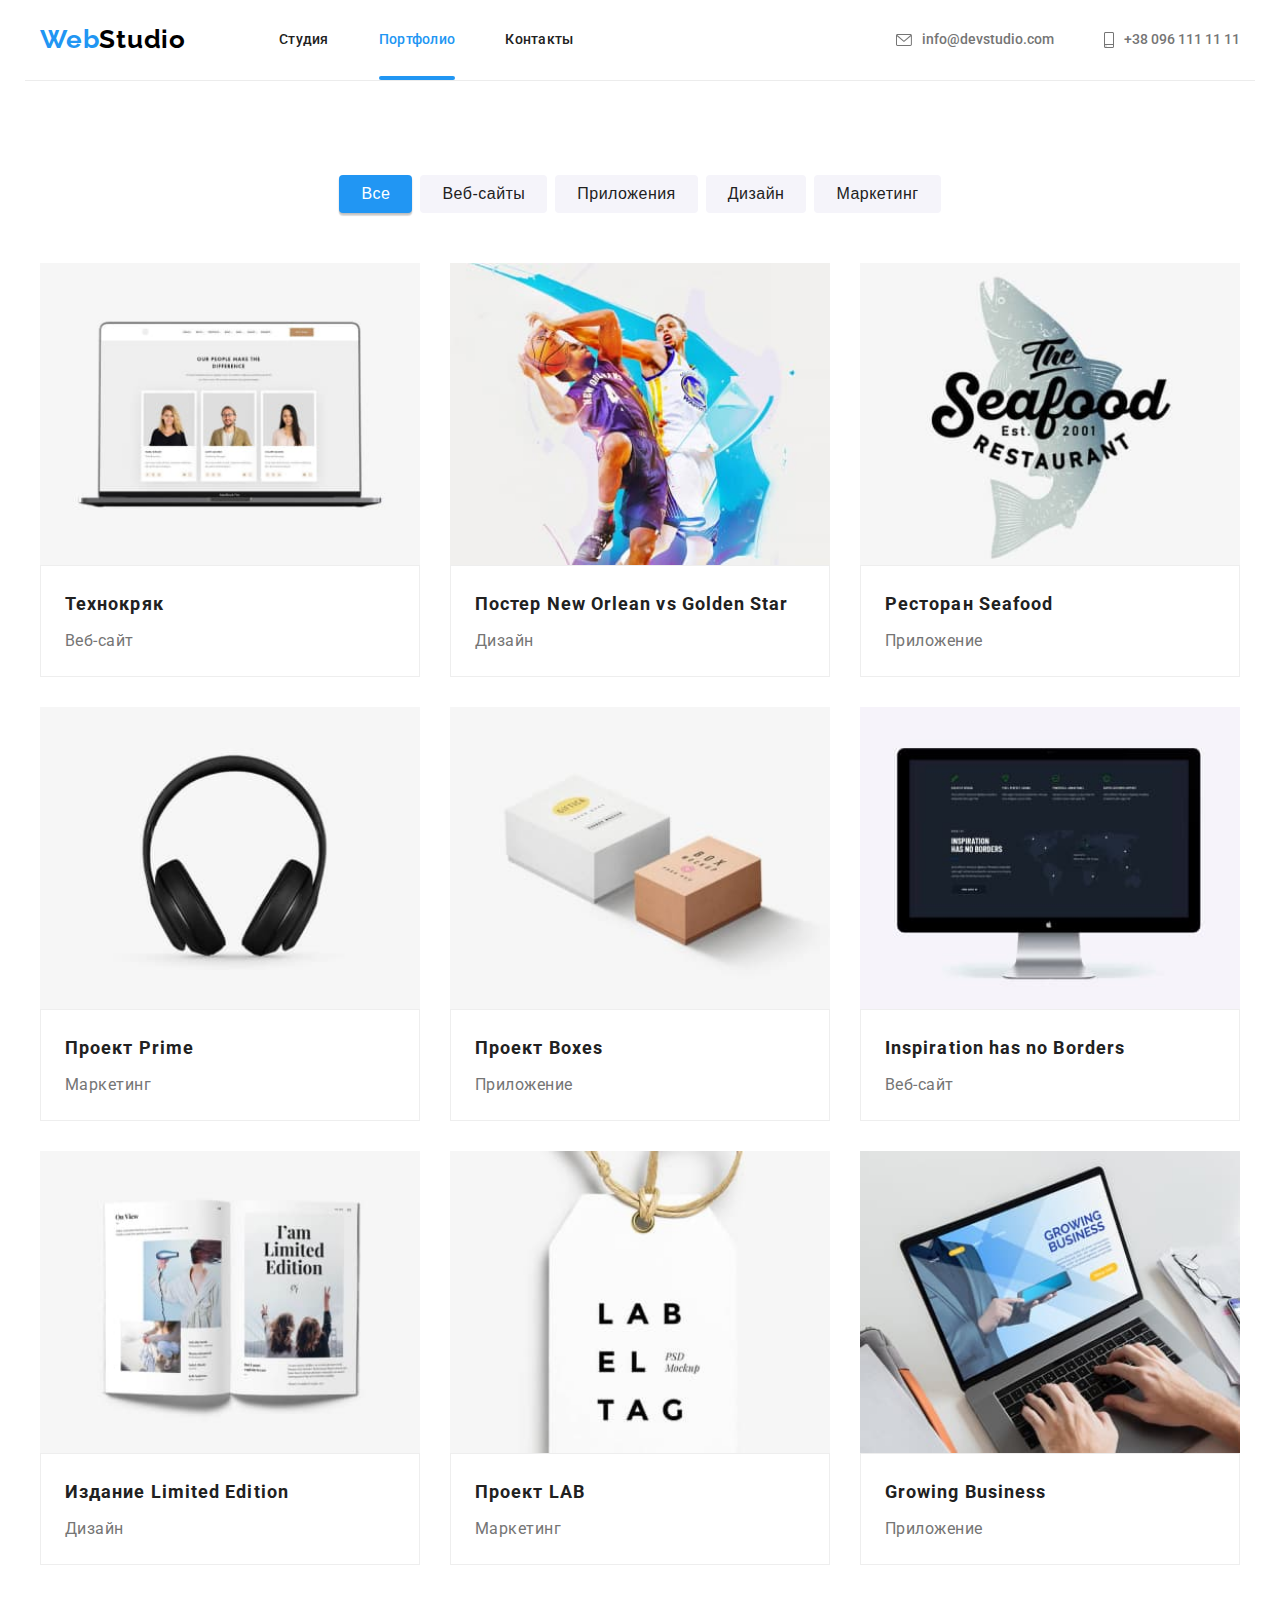
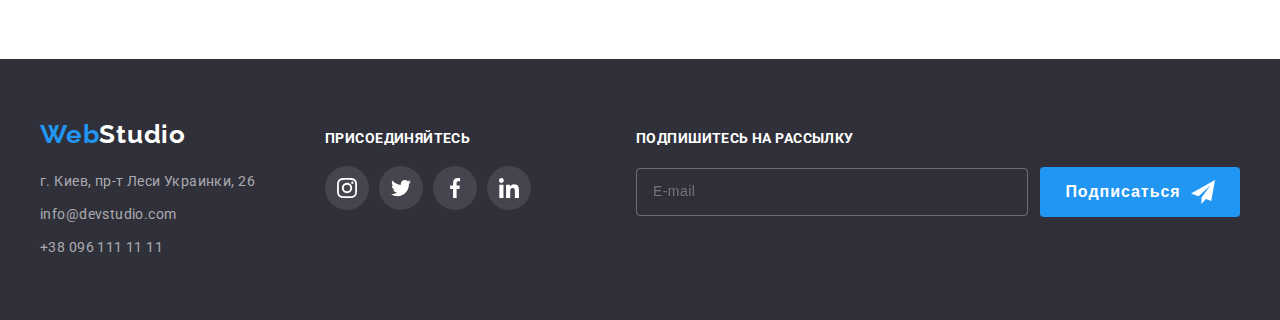
==== commit 0edf435c: "Картинки портфолио (десктоп)" ====
--- a/portfolio.html
+++ b/portfolio.html
@@ -64,10 +64,8 @@
     <main>
         <section class="section">
             <div class="container portfolio">
-                <!-- Заголовок для ассистивных технологий -->
                 <h1 class="visually-hidden">Портфолио</h1>
-                 <!-- Фильтры -->
-                <!-- Заголовок для ассистивных технологий -->
+                 <!-- Фильтры-кнопки -->
                 <h2 class="visually-hidden">Фильтры страницы портфолио</h2>
                     <ul class="buttons-filter">
                         <li class="buttons-filter__item">
@@ -86,10 +84,11 @@
                             <button class="buttons-filter__btn" type="button">Маркетинг</button>
                         </li>
                     </ul>              
-                <!-- Заголовок для ассистивных технологий  -->
+                
                 <h2 class="visually-hidden">Галерея проектов</h2>
                 <ul class="portfolio-gallery">
 
+                    <!--=== img-1 === -->
                     <li class="portfolio-gallery__item">
                         <a class="portfolio-gallery__link" href="">
                             <div class="portfolio-gallery__card">
@@ -97,20 +96,22 @@
                                 <picture>
                                     <source media="(min-width: 1200px)" srcset="
                                         ./img/desktop/img-portfolio/img-1.jpeg 1x,
-                                        ./img/desktop/img-portfolio/img-1@2x.jpeg 2x" type="image/jpeg">
+                                        ./img/desktop/img-portfolio/img-1@2x.jpeg 2x" 
+                                        type="image/jpeg">
                                 
                                     <source media="(min-width: 768px)" srcset="
                                         ./img/tablet/img-portfolio/img-1.jpeg 1x,
-                                        ./img/tablet/img-portfolio/img-1@2x.jpeg 2x" type="image/jpeg">
+                                        ./img/tablet/img-portfolio/img-1@2x.jpeg 2x" 
+                                        type="image/jpeg">
                                 
                                     <source media="(max-width: 767px)" srcset="
                                         ./img/mobile/img-portfolio/img-1.jpeg 1x,
-                                        ./img/mobile/img-portfolio/img-1@2x.jpeg 2x" type="image/jpeg">
+                                        ./img/mobile/img-portfolio/img-1@2x.jpeg 2x" 
+                                        type="image/jpeg">
                                     <img src="./img/desktop/img-portfolio/img-1.jpeg" alt="Дизайн" width="370">
                                 </picture>
                                 <p class="portfolio-gallery__text-transform">Ресурс предлагает комплексные предложения с разным уровнем функционала и сервисов. Все это позволит посетителю получить исчерпывающие сведения о компании или частном лице.</p>
                             </div>
-
                             <div class="portfolio-gallery__discription">
                                 <h3 class="portfolio-gallery__title">Технокряк</h3>
                                 <p class="portfolio-gallery__text">Веб-сайт</p>
@@ -118,11 +119,11 @@
                         </a>
                     </li>
     
-                    <li class="portfolio-gallery__item">
-                        <a class="portfolio-gallery__link" href="">
-                            <div class="portfolio-gallery__card">
-                                
-
+                    <!-- === img-2 === -->
+                    <li class="portfolio-gallery__item">
+                        <a class="portfolio-gallery__link" href="">
+                            <div class="portfolio-gallery__card">
+                                
                                 <picture>
                                     <source media="(min-width: 1200px)" srcset="
                                     ./img/desktop/img-portfolio/img-2.jpeg 1x,
@@ -131,29 +132,49 @@
 
                                     <source media="(min-width: 768px)" srcset="
                                     ./img/tablet/img-portfolio/img-2.jpeg 1x,
-                                    ./img/tablet/img-portfolio/img-2@2x.jpeg 2x" type="image/jpeg">
+                                    ./img/tablet/img-portfolio/img-2@2x.jpeg 2x" 
+                                    type="image/jpeg">
 
                                     <source media="(max-width: 767px)" srcset="
                                     ./img/mobile/img-portfolio/img-2.jpeg 1x,
-                                    ./img/mobile/img-portfolio/img-2@2x.jpeg 2x" type="image/jpeg">
+                                    ./img/mobile/img-portfolio/img-2@2x.jpeg 2x" 
+                                    type="image/jpeg">
                                     <img src="./img/desktop/img-portfolio/img-2.jpeg" alt="Дизайн" width="370">
                                 </picture>
-                                <p class="portfolio-gallery__text-transform">Ресурс предлагает комплексные предложения с разным уровнем функционала и сервисов. Все это
-                                    позволит посетителю получить исчерпывающие сведения о компании или частном лице.</p>
-                            </div>
-                                <div class="portfolio-gallery__discription">
-                                <h3 class="portfolio-gallery__title">Постер New Orlean vs Golden Star</h3>
-                                    <p class="portfolio-gallery__text">Дизайн</p>
-                                </div>
-                        </a>
-                    </li>
-    
-                    <li class="portfolio-gallery__item">
-                        <a class="portfolio-gallery__link" href="">
-                            <div class="portfolio-gallery__card">
-                                <img src="./img/desktop/img-portfolio/img-3.jpeg" alt="Приложение" width="370">
-                                <p class="portfolio-gallery__text-transform">Ресурс предлагает комплексные предложения с разным уровнем функционала и сервисов. Все это
-                                    позволит посетителю получить исчерпывающие сведения о компании или частном лице.</p>
+
+                                <p class="portfolio-gallery__text-transform">Ресурс предлагает комплексные предложения с разным уровнем функционала и сервисов. Все это позволит посетителю получить исчерпывающие сведения о компании или частном лице.</p>
+                            </div>
+                            <div class="portfolio-gallery__discription">
+                            <h3 class="portfolio-gallery__title">Постер New Orlean vs Golden Star</h3>
+                                <p class="portfolio-gallery__text">Дизайн</p>
+                            </div>
+                        </a>
+                    </li>
+
+                    <!-- === img-3 === -->
+                    <li class="portfolio-gallery__item">
+                        <a class="portfolio-gallery__link" href="">
+                            <div class="portfolio-gallery__card">
+
+                                <picture>
+                                    <source media="(min-width: 1200px)" srcset="
+                                    ./img/desktop/img-portfolio/img-3.jpeg 1x,
+                                    ./img/desktop/img-portfolio/img-3@2x.jpeg 2x"
+                                    type="image/jpeg">
+
+                                    <source media="(min-width: 768px)" srcset="
+                                    ./img/tablet/img-portfolio/img-3.jpeg 1x,
+                                    ./img/tablet/img-portfolio/img-3@2x.jpeg 2x" 
+                                    type="image/jpeg">
+
+                                    <source media="(max-width: 767px)" srcset="
+                                    ./img/mobile/img-portfolio/img-3.jpeg 1x,
+                                    ./img/mobile/img-portfolio/img-3@2x.jpeg 2x" 
+                                    type="image/jpeg">
+                                    <img src="./img/desktop/img-portfolio/img-3.jpeg" alt="Приложение" width="370">
+                                </picture>
+                                
+                                <p class="portfolio-gallery__text-transform">Ресурс предлагает комплексные предложения с разным уровнем функционала и сервисов. Все это позволит посетителю получить исчерпывающие сведения о компании или частном лице.</p>
                             </div>
                                 <div class="portfolio-gallery__discription">
                                     <h3 class="portfolio-gallery__title">Ресторан Seafood</h3>
@@ -161,11 +182,30 @@
                                 </div> 
                         </a>
                     </li>
-    
-                    <li class="portfolio-gallery__item">
-                        <a class="portfolio-gallery__link" href="">
-                            <div class="portfolio-gallery__card">
-                                <img src="./img/desktop/img-portfolio/img-4.jpeg" alt="Маркетинг" width="370">
+                    
+                    <!-- === img-4 === -->
+                    <li class="portfolio-gallery__item">
+                        <a class="portfolio-gallery__link" href="">
+                            <div class="portfolio-gallery__card">
+
+                                <picture>
+                                    <source media="(min-width: 1200px)" srcset="
+                                    ./img/desktop/img-portfolio/img-4.jpeg 1x,
+                                    ./img/desktop/img-portfolio/img-4@2x.jpeg 2x" 
+                                    type="image/jpeg">
+                                    
+                                    <source media="(min-width: 768px)" srcset="
+                                    ./img/tablet/img-portfolio/img-4.jpeg 1x,
+                                    ./img/tablet/img-portfolio/img-4@2x.jpeg 2x" 
+                                    type="image/jpeg">
+                                    
+                                    <source media="(max-width: 767px)" srcset="
+                                    ./img/mobile/img-portfolio/img-4.jpeg 1x,
+                                    ./img/mobile/img-portfolio/img-4@2x.jpeg 2x" 
+                                    type="image/jpeg">
+                                    <img src="./img/desktop/img-portfolio/img-4.jpeg" alt="Приложение" width="370">
+                                </picture>
+                                
                                 <p class="portfolio-gallery__text-transform">Ресурс предлагает комплексные предложения с разным уровнем функционала и сервисов. Все это позволит посетителю получить исчерпывающие сведения о компании или частном лице.</p>
                             </div>
                                 <div class="portfolio-gallery__discription">
@@ -174,11 +214,29 @@
                                 </div>
                         </a>
                     </li>
-    
-                    <li class="portfolio-gallery__item">
-                        <a class="portfolio-gallery__link" href="">
-                            <div class="portfolio-gallery__card">
+
+                    <!-- === img-5 === -->
+                    <li class="portfolio-gallery__item">
+                        <a class="portfolio-gallery__link" href="">
+                            <div class="portfolio-gallery__card">
+                                <picture>
+                                    <source media="(min-width: 1200px)" srcset="
+                                    ./img/desktop/img-portfolio/img-5.jpeg 1x,
+                                    ./img/desktop/img-portfolio/img-5@2x.jpeg 2x" 
+                                    type="image/jpeg">
+                                    
+                                    <source media="(min-width: 768px)" srcset="
+                                    ./img/tablet/img-portfolio/img-5.jpeg 1x,
+                                    ./img/tablet/img-portfolio/img-5@2x.jpeg 2x" 
+                                    type="image/jpeg">
+                                    
+                                    <source media="(max-width: 767px)" srcset="
+                                    ./img/mobile/img-portfolio/img-5.jpeg 1x,
+                                    ./img/mobile/img-portfolio/img-5@2x.jpeg 2x" 
+                                    type="image/jpeg">
                                     <img src="./img/desktop/img-portfolio/img-5.jpeg" alt="Приложение" width="370">
+                                </picture>
+                                    
                                     <p class="portfolio-gallery__text-transform">Ресурс предлагает комплексные предложения с разным уровнем функционала и сервисов. Все это позволит посетителю получить исчерпывающие сведения о компании или частном лице.</p>
                             </div>
                                 <div class="portfolio-gallery__discription">
@@ -187,11 +245,30 @@
                                 </div>
                         </a>
                     </li>
-    
-                    <li class="portfolio-gallery__item">
-                        <a class="portfolio-gallery__link" href="">
-                            <div class="portfolio-gallery__card">
-                                <img src="./img/desktop/img-portfolio/img-6.jpeg" alt="Веб-сайт" width="370">
+                    
+                    <!-- === img-6 === -->
+                    <li class="portfolio-gallery__item">
+                        <a class="portfolio-gallery__link" href="">
+                            <div class="portfolio-gallery__card">
+
+                                <picture>
+                                    <source media="(min-width: 1200px)" srcset="
+                                    ./img/desktop/img-portfolio/img-6.jpeg 1x,
+                                    ./img/desktop/img-portfolio/img-6@2x.jpeg 2x" 
+                                    type="image/jpeg">
+                                    
+                                    <source media="(min-width: 768px)" srcset="
+                                    ./img/tablet/img-portfolio/img-6.jpeg 1x,
+                                    ./img/tablet/img-portfolio/img-6@2x.jpeg 2x" 
+                                    type="image/jpeg">
+                                    
+                                    <source media="(max-width: 767px)" srcset="
+                                    ./img/mobile/img-portfolio/img-6.jpeg 1x,
+                                    ./img/mobile/img-portfolio/img-6@2x.jpeg 2x" 
+                                    type="image/jpeg">
+                                    <img src="./img/desktop/img-portfolio/img-6.jpeg" alt="Веб-сайт" width="370">
+                                </picture>
+                                
                                 <p class="portfolio-gallery__text-transform">Ресурс предлагает комплексные предложения с разным уровнем функционала и сервисов. Все это позволит посетителю получить исчерпывающие сведения о компании или частном лице.</p>
                             </div>
                                 <div class="portfolio-gallery__discription">
@@ -200,11 +277,30 @@
                                 </div>
                         </a>
                     </li>
-    
-                    <li class="portfolio-gallery__item">
-                        <a class="portfolio-gallery__link" href="">
-                            <div class="portfolio-gallery__card">
-                                <img src="./img/desktop/img-portfolio/img-7.jpeg" alt="Дизайн" width="370">
+                    
+                    <!-- === img-7 === -->
+                    <li class="portfolio-gallery__item">
+                        <a class="portfolio-gallery__link" href="">
+                            <div class="portfolio-gallery__card">
+
+                                <picture>
+                                    <source media="(min-width: 1200px)" srcset="
+                                    ./img/desktop/img-portfolio/img-7.jpeg 1x,
+                                    ./img/desktop/img-portfolio/img-7@2x.jpeg 2x" 
+                                    type="image/jpeg">
+                                    
+                                    <source media="(min-width: 768px)" srcset="
+                                    ./img/tablet/img-portfolio/img-7.jpeg 1x,
+                                    ./img/tablet/img-portfolio/img-7@2x.jpeg 2x" 
+                                    type="image/jpeg">
+                                    
+                                    <source media="(max-width: 767px)" srcset="
+                                    ./img/mobile/img-portfolio/img-7.jpeg 1x,
+                                    ./img/mobile/img-portfolio/img-7@2x.jpeg 2x" 
+                                    type="image/jpeg">
+                                    <img src="./img/desktop/img-portfolio/img-7.jpeg" alt="Дизайн" width="370">
+                                </picture>
+                                
                                 <p class="portfolio-gallery__text-transform">Ресурс предлагает комплексные предложения с разным уровнем функционала и сервисов. Все это позволит посетителю получить исчерпывающие сведения о компании или частном лице.</p>
                             </div>
                                 <div class="portfolio-gallery__discription">
@@ -213,11 +309,30 @@
                                 </div>
                         </a>
                     </li>
-    
-                    <li class="portfolio-gallery__item">
-                        <a class="portfolio-gallery__link" href="">
-                            <div class="portfolio-gallery__card">
-                                <img src="./img/desktop/img-portfolio/img-8.jpeg" alt="Маркетинг" width="370">
+                    
+                    <!-- === img-8 === -->
+                    <li class="portfolio-gallery__item">
+                        <a class="portfolio-gallery__link" href="">
+                            <div class="portfolio-gallery__card">
+
+                                <picture>
+                                    <source media="(min-width: 1200px)" srcset="
+                                    ./img/desktop/img-portfolio/img-8.jpeg 1x,
+                                    ./img/desktop/img-portfolio/img-8@2x.jpeg 2x" 
+                                    type="image/jpeg">
+                                    
+                                    <source media="(min-width: 768px)" srcset="
+                                    ./img/tablet/img-portfolio/img-8.jpeg 1x,
+                                    ./img/tablet/img-portfolio/img-8@2x.jpeg 2x" 
+                                    type="image/jpeg">
+                                    
+                                    <source media="(max-width: 767px)" srcset="
+                                    ./img/mobile/img-portfolio/img-8.jpeg 1x,
+                                    ./img/mobile/img-portfolio/img-8@2x.jpeg 2x" 
+                                    type="image/jpeg">
+                                    <img src="./img/desktop/img-portfolio/img-8.jpeg" alt="Маркетинг" width="370">
+                                </picture>
+                                
                                 <p class="portfolio-gallery__text-transform">Ресурс предлагает комплексные предложения с разным уровнем функционала и сервисов. Все это позволит посетителю получить исчерпывающие сведения о компании или частном лице.</p>
                             </div>
                                 <div class="portfolio-gallery__discription">
@@ -226,11 +341,30 @@
                                 </div>
                         </a>
                     </li>
-    
-                    <li class="portfolio-gallery__item">
-                        <a class="portfolio-gallery__link" href="">
-                            <div class="portfolio-gallery__card">
-                                <img src="./img/desktop/img-portfolio/img-9.jpeg" alt="Приложение" width="370">
+                    
+                    <!-- === img-9 === -->
+                    <li class="portfolio-gallery__item">
+                        <a class="portfolio-gallery__link" href="">
+                            <div class="portfolio-gallery__card">
+
+                                <picture>
+                                    <source media="(min-width: 1200px)" srcset="
+                                    ./img/desktop/img-portfolio/img-9.jpeg 1x,
+                                    ./img/desktop/img-portfolio/img-9@2x.jpeg 2x" 
+                                    type="image/jpeg">
+                                    
+                                    <source media="(min-width: 768px)" srcset="
+                                    ./img/tablet/img-portfolio/img-9.jpeg 1x,
+                                    ./img/tablet/img-portfolio/img-9@2x.jpeg 2x" 
+                                    type="image/jpeg">
+                                    
+                                    <source media="(max-width: 767px)" srcset="
+                                    ./img/mobile/img-portfolio/img-9.jpeg 1x,
+                                    ./img/mobile/img-portfolio/img-9@2x.jpeg 2x" 
+                                    type="image/jpeg">
+                                    <img src="./img/desktop/img-portfolio/img-9.jpeg" alt="Приложение" width="370">
+                                </picture>
+                                
                                 <p class="portfolio-gallery__text-transform">Ресурс предлагает комплексные предложения с разным уровнем функционала и сервисов. Все это позволит посетителю получить исчерпывающие сведения о компании или частном лице.</p>
                             </div>
                                 <div class="portfolio-gallery__discription">
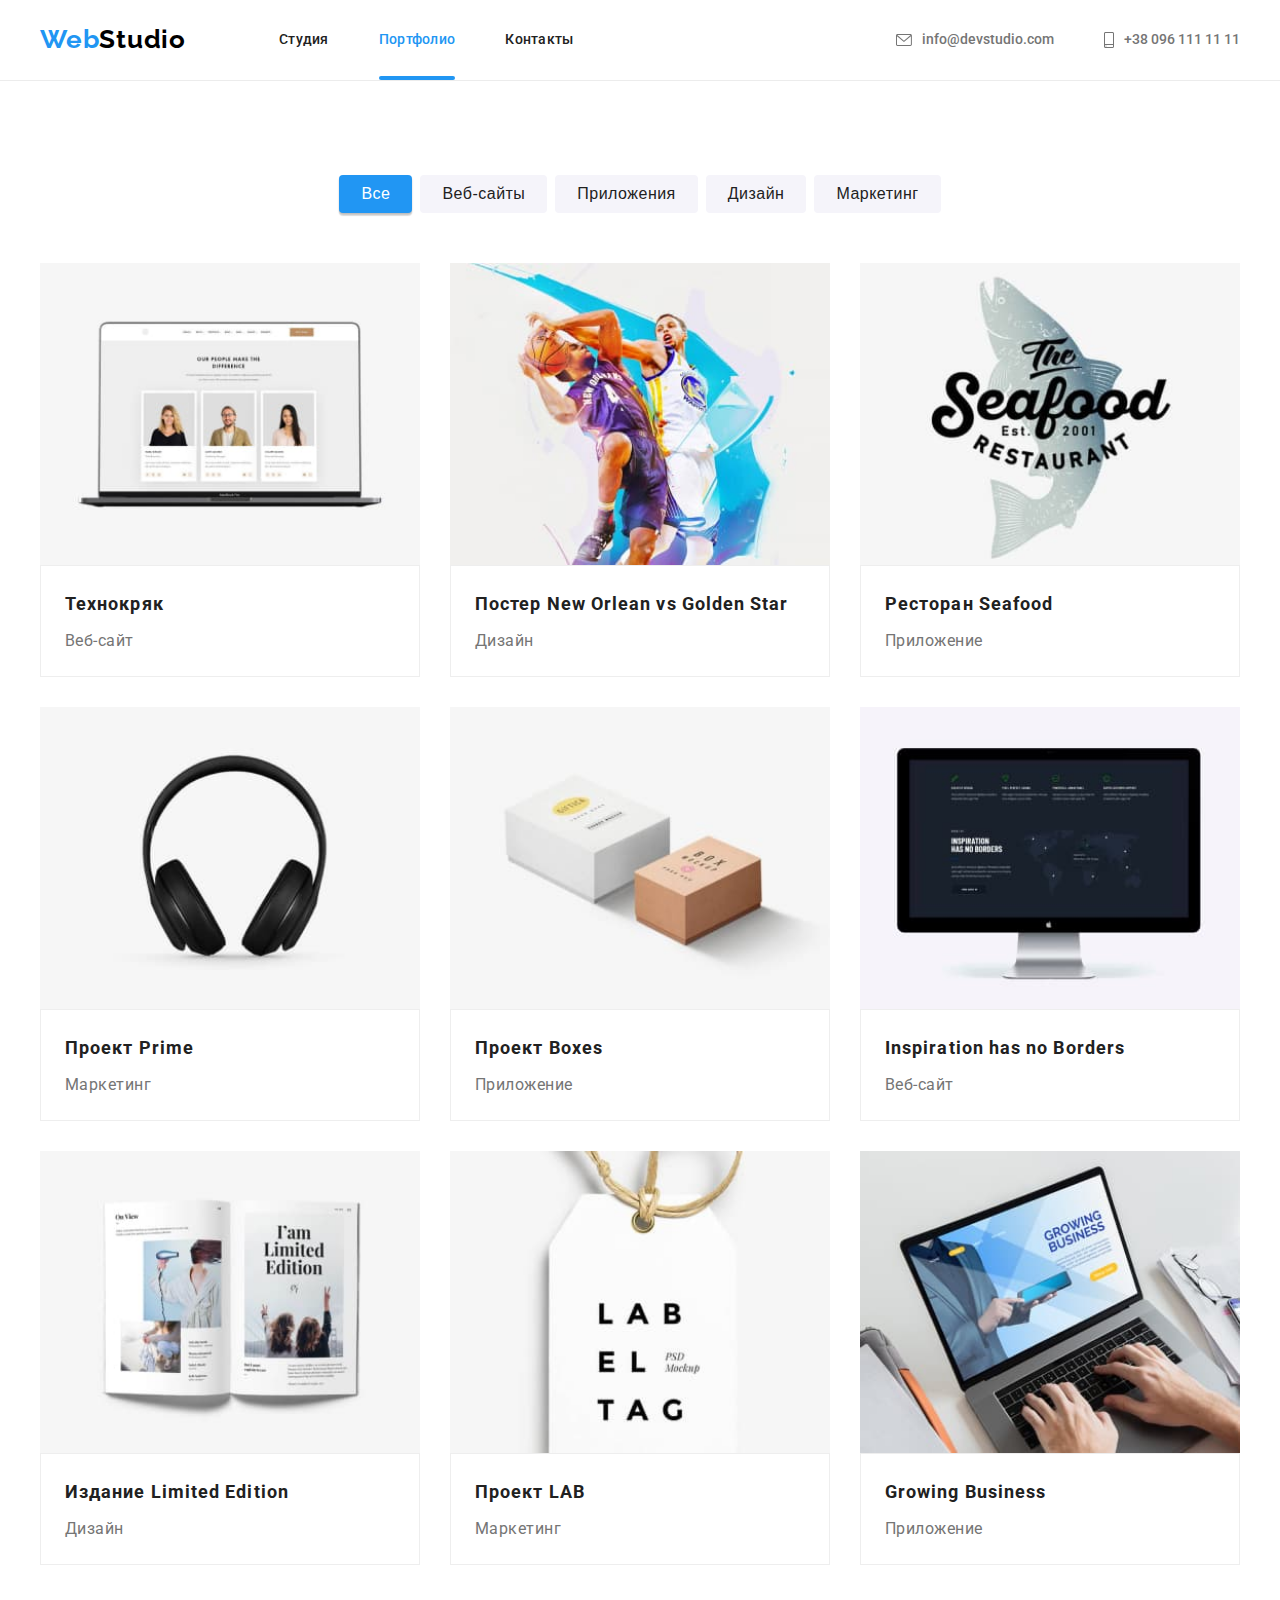
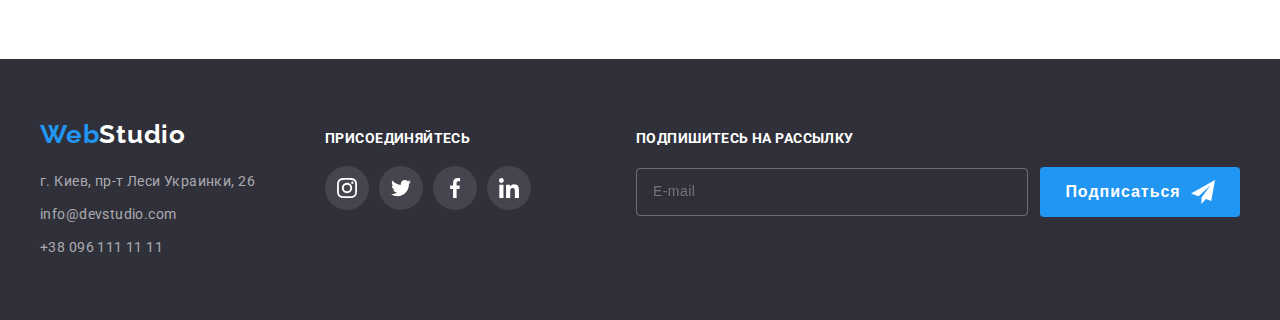
==== commit 50eaa0c7: "Добавляет фото в мобильной и планшетной версиях" ====
--- a/portfolio.html
+++ b/portfolio.html
@@ -17,8 +17,8 @@
 </head>
 <body>
     <!-- Шапка сайта -->
-    <header class="header">
-        <div class="container header__container header__container--border">
+    <header class="header header--border">
+        <div class="container header__container">
             <a class="logo logo__header" href="./index.html">Web<span class="logo__title">Studio</span></a>
     
             <nav class="navigation">
@@ -58,6 +58,12 @@
                     </a>
                 </li>
             </ul>
+
+            <button class="burger-menu__open-btn js-open-menu btn" type="button">
+                <svg class="burger-menu__open-icon" width="40" height="40">
+                    <use href="./img/icons/burger-sprite.svg#icon-burger-menu"></use>
+                </svg>
+            </button>
         </div>
     </header>
 
@@ -446,5 +452,60 @@
     
         </div>
     </footer>
+
+    <section class="burger-menu js-menu-container">
+        <div class="burger-menu__backdrop ">
+            <div class="burger-menu__wrapper container ">
+                <button class="burger-menu__close-btn js-close-menu btn">
+                    <svg class="burger-menu__close-icon" width="40" height="40">
+                        <use href="./img/icons/burger-sprite.svg#icon-close-burger"></use>
+                    </svg>
+                </button>
+                <nav class="burger-menu__nav">
+                    <ul class="list burger-menu__nav-list">
+                        <li class="burger-menu__nav-item burger-menu__nav-item--active"><a
+                                class="burger-menu__nav-link burger-menu__nav-link--active" href="./index.html">Студия</a>
+                        </li>
+                        <li class="burger-menu__nav-item"><a class="burger-menu__nav-link"
+                                href="./portfolio.html">Портфолио</a></li>
+                        <li class="burger-menu__nav-item"><a class="burger-menu__nav-link" href="#">Контакты</a></li>
+                    </ul>
+                </nav>
+                <div class="burger-menu__contact">
+                    <ul class="list burger-menu__contact-list">
+                        <li class="burger-menu__contact-item">
+                            <a class="burger-menu__contact-phone" href="tel:+380961111111">
+                                +38 096 111 11 11
+                            </a>
+                        </li>
+    
+                        <li class="burger-menu__contact-item">
+                            <a class="burger-menu__contact-email" href="mailto:info@devstudio.com">
+                                info@devstudio.com
+                            </a>
+                        </li>
+                    </ul>
+                </div>
+                <div class="burger-menu__social">
+                    <ul class="list burger-menu__social-list">
+                        <li class="burger-menu__social-item">
+                            <a class="burger-menu__social-link" href="">Instagram</a>
+                        </li>
+                        <li class="burger-menu__social-item">
+                            <a class="burger-menu__social-link" href="">Twitter</a>
+                        </li>
+                        <li class="burger-menu__social-item">
+                            <a class="burger-menu__social-link" href="">Facebook</a>
+                        </li>
+                        <li class="burger-menu__social-item">
+                            <a class="burger-menu__social-link" href="">LinkedIn</a>
+                        </li>
+                    </ul>
+                </div>
+            </div>
+        </div>
+    </section>
+
+    <script src="./js/burger-menu.js"></script>
 </body>
 </html>--- a/css/main.min.css
+++ b/css/main.min.css
@@ -1,2 +1,2 @@
-:root{--primary-text-color: #757575;--title-text-color: #212121;--accent-color: #2196f3;--background-clr-modal-form__btn: #f5f4fa;--card-set-gap: 30px;--bg-color-hero: #e5e5e5;--color-icon: #afb1b8;--color-icon-bg: #44454e;--transition-timing-function: cubic-bezier(0.4, 0, 0.2, 1);--transition-duration: 250ms}.visually-hidden{position:absolute;white-space:nowrap;width:1px;height:1px;overflow:hidden;border:0;padding:0;clip:rect(0 0 0 0);-webkit-clip-path:inset(50%);clip-path:inset(50%);margin:-1px}li{list-style:none;margin:0;padding:0}ul{list-style:none;margin:0;padding:0}a{display:block;text-decoration:none;margin:0}h1,h2,h3,p{margin:0}img{display:block;width:100%;height:auto}input{margin:0;padding:0}textarea{resize:none}body{font-family:'Roboto', sans-serif;background-color:#ffffff;color:var(--primary-text-color);margin:0}.container{padding-left:15px;padding-right:15px;margin-left:auto;margin-right:auto}@media screen and (min-width: 480px){.container{width:480px}}@media screen and (min-width: 480px){.container{width:480px}}@media screen and (min-width: 768px){.container{width:768px}}@media screen and (min-width: 768px){.container{width:768px}}@media screen and (min-width: 1200px){.container{width:1200px}}@media screen and (min-width: 1200px){.container{width:1200px}}.section{padding-top:60px;padding-bottom:60px}@media screen and (min-width: 768px){.section{padding-top:60px;padding-bottom:60px}}@media screen and (min-width: 1200px){.section{padding-top:94px;padding-bottom:94px}}.title{margin-bottom:50px;font-weight:700;font-size:36px;line-height:1.16;text-align:center;letter-spacing:0.03em;color:var(--title-text-color)}@media screen and (max-width: 1199.98px){.title{margin-bottom:var(--card-set-gap)}}@-webkit-keyframes animate-modal-form__btn{0%{-webkit-transform:scale(1);transform:scale(1)}50%{-webkit-transform:scale(1.25);transform:scale(1.25)}100%{-webkit-transform:scale(1);transform:scale(1)}}@keyframes animate-modal-form__btn{0%{-webkit-transform:scale(1);transform:scale(1)}50%{-webkit-transform:scale(1.25);transform:scale(1.25)}100%{-webkit-transform:scale(1);transform:scale(1)}}@-webkit-keyframes changeBgColor{0%{background-color:#fff}50%{background-color:#c2daf7}100%{background-color:#c7f3f1}}@keyframes changeBgColor{0%{background-color:#fff}50%{background-color:#c2daf7}100%{background-color:#c7f3f1}}.logo{font-family:'Raleway';font-weight:700;font-size:26px;line-height:1.2;letter-spacing:0.03em;color:var(--accent-color)}@media screen and (min-width: 768px){.logo__header{margin-right:88px}}@media screen and (min-width: 1200px){.logo__header{margin-right:93px}}.logo__title{font-family:'Raleway';font-size:26px;line-height:1.2;letter-spacing:0.03em;color:#000000}.logo__title--white{color:#ffffff}@media screen and (max-width: 767.98px){.navigation{display:none}}.navigation__list{display:-webkit-box;display:-ms-flexbox;display:flex;-webkit-box-align:center;-ms-flex-align:center;align-items:center}.navigation__item{margin-right:50px}.navigation__item:last-child{margin-right:0}.navigation__link{position:relative;padding-top:32px;padding-bottom:32px;font-weight:500;font-size:14px;line-height:1.14;letter-spacing:0.02em;-webkit-transition:var(--transition-duration) var(--transition-timing-function);-o-transition:var(--transition-duration) var(--transition-timing-function);transition:var(--transition-duration) var(--transition-timing-function);color:var(--title-text-color)}.navigation__link--current{color:var(--accent-color)}.navigation__link:hover,.navigation__link:focus,.navigation__link:focus,.navigation__link--current:active{color:var(--accent-color)}.navigation__link--current::after{position:absolute;display:block;content:'';width:100%;height:4px;left:0;bottom:0;background:var(--accent-color);border-radius:2px}.contact__list{display:-webkit-box;display:-ms-flexbox;display:flex;-webkit-box-align:center;-ms-flex-align:center;align-items:center;margin-left:auto}@media screen and (max-width: 767.98px){.contact__list{display:none}}@media screen and (min-width: 768px) and (max-width: 1199.98px){.contact__list{-webkit-box-orient:vertical;-webkit-box-direction:normal;-ms-flex-direction:column;flex-direction:column;-webkit-box-align:start;-ms-flex-align:start;align-items:flex-start}}@media screen and (min-width: 1200px){.contact__item:last-child{margin-left:50px}}.contact__link{display:-webkit-box;display:-ms-flexbox;display:flex;-webkit-box-align:center;-ms-flex-align:center;align-items:center;-webkit-box-pack:center;-ms-flex-pack:center;justify-content:center;font-weight:500;font-size:14px;line-height:1.14;-webkit-transition:var(--transition-duration) var(--transition-timing-function);-o-transition:var(--transition-duration) var(--transition-timing-function);transition:var(--transition-duration) var(--transition-timing-function);color:var(--primary-text-color)}.contact__link:hover,.contact__link:focus{color:var(--accent-color)}.contact__link:hover .contact__icon,.contact__link:focus .contact__icon{fill:var(--accent-color)}@media screen and (min-width: 768px){.contact__link{padding-top:5px;padding-bottom:5px}}@media screen and (min-width: 1200px){.contact__link{padding-top:32px;padding-bottom:32px}}.contact__icon{display:inline-block;-webkit-box-align:center;-ms-flex-align:center;align-items:center;-webkit-box-pack:center;-ms-flex-pack:center;justify-content:center;margin-right:10px;fill:var(--primary-text-color)}.burger-menu{background-color:#ffffff;position:fixed;opacity:0;visibility:hidden;pointer-events:none;top:0;left:0;-webkit-transform:translateX(-100vw);-ms-transform:translateX(-100vw);transform:translateX(-100vw);-webkit-transition:opacity 1000ms,-webkit-transform var(--transition-timing-function);transition:opacity 1000ms,-webkit-transform var(--transition-timing-function);-o-transition:opacity 1000ms,transform var(--transition-timing-function);transition:opacity 1000ms,transform var(--transition-timing-function);transition:opacity 1000ms,transform var(--transition-timing-function),-webkit-transform var(--transition-timing-function)}.burger-menu.is-open{opacity:1;visibility:visible;pointer-events:all;-webkit-transform:translateX(0);-ms-transform:translateX(0);transform:translateX(0);-webkit-transition:opacity 1000ms, -webkit-transform 1000ms 250ms ease-in-out;transition:opacity 1000ms, -webkit-transform 1000ms 250ms ease-in-out;-o-transition:opacity 1000ms, transform 1000ms 250ms ease-in-out;transition:opacity 1000ms, transform 1000ms 250ms ease-in-out;transition:opacity 1000ms, transform 1000ms 250ms ease-in-out, -webkit-transform 1000ms 250ms ease-in-out}@media screen and (min-width: 768px){.burger-menu{display:none;opacity:0;visibility:hidden;pointer-events:none}}.burger-menu__open-btn{background-color:#ffffff;border:none}.burger-menu__open-btn:hover,.burger-menu__open-btn:focus{fill:var(--accent-color)}@media screen and (min-width: 768px){.burger-menu__open-btn{display:none}}.burger-menu__backdrop{width:100vw;height:100vh}.burger-menu__wrapper{height:100vh;display:-webkit-box;display:-ms-flexbox;display:flex;-webkit-box-orient:vertical;-webkit-box-direction:normal;-ms-flex-direction:column;flex-direction:column;margin:0 auto;padding:48px 40px}.burger-menu__close-btn{background-color:#ffffff;position:absolute;top:10px;right:10px;border:none}.burger-menu__close-btn:hover,.burger-menu__close-btn:focus{fill:var(--accent-color)}.burger-menu__nav-item:not(:last-child){margin-bottom:32px}.burger-menu__nav-link{position:relative;font-weight:500;font-size:40px;line-height:1.18;padding:4px;letter-spacing:0.02em;color:var(--title-text-color)}.burger-menu__nav-link--active,.burger-menu__nav-link:hover,.burger-menu__nav-link:focus{color:var(--accent-color)}.burger-menu__contact{margin-top:auto}.burger-menu__contact-item:not(:last-child){margin-bottom:32px}.burger-menu__contact-phone{font-weight:500;font-size:34px;line-height:1.18;letter-spacing:0.02em;color:var(--accent-color)}.burger-menu__contact-email{font-weight:500;font-size:24px;line-height:1.17;letter-spacing:0.02em;color:var(--primary-text-color)}.burger-menu__social{margin-top:64px}.burger-menu__social-list{display:-webkit-box;display:-ms-flexbox;display:flex}.burger-menu__social-item:not(:last-child){padding-right:10px;margin-right:10px;border-right:1px solid rgba(33,33,33,0.2)}.burger-menu__social-link{font-weight:500;font-size:18px;line-height:1.22;letter-spacing:0.02em;color:var(--accent-color)}body.menu-open{overflow:hidden}.button{width:200px;height:50px;-webkit-box-align:center;-ms-flex-align:center;align-items:center;text-align:center;font-weight:700;font-size:16px;line-height:1.8;letter-spacing:0.06em;cursor:pointer;border-radius:4px;border-width:inherit;background-color:var(--accent-color);color:#ffffff}.button:hover,.button:focus{background-color:#188ce8}.overlay{max-width:1600px;background-image:-webkit-gradient(linear, left bottom, left top, from(rgba(0,0,0,0.2)), to(rgba(0,0,0,0.2))),url(../img/desktop/img-studio/header.jpeg);background-image:-webkit-linear-gradient(bottom, rgba(0,0,0,0.2), rgba(0,0,0,0.2)),url(../img/desktop/img-studio/header.jpeg);background-image:-o-linear-gradient(bottom, rgba(0,0,0,0.2), rgba(0,0,0,0.2)),url(../img/desktop/img-studio/header.jpeg);background-image:linear-gradient(0deg, rgba(0,0,0,0.2), rgba(0,0,0,0.2)),url(../img/desktop/img-studio/header.jpeg);background-repeat:no-repeat;background-position:center;background-size:cover;background-color:rgba(47,48,58,0.4)}.backdrop{position:fixed;top:0;left:0;width:100%;height:100%;z-index:2;background-color:rgba(0,0,0,0.1);-webkit-transition:opacity 1000ms, visibility 600ms;-o-transition:opacity 1000ms, visibility 600ms;transition:opacity 1000ms, visibility 600ms}.backdrop.is-hidden{opacity:0;visibility:hidden;pointer-events:none}.modal{position:absolute;top:50%;left:50%;-webkit-transform:translate(-50%, -50%);-ms-transform:translate(-50%, -50%);transform:translate(-50%, -50%);width:528px;border-radius:3px;padding:40px;background-color:#ffffff;-webkit-animation-name:changeBgColor;animation-name:changeBgColor;-webkit-animation-duration:4000ms;animation-duration:4000ms;-webkit-animation-timing-function:linear;animation-timing-function:linear;-webkit-animation-iteration-count:infinite;animation-iteration-count:infinite;-webkit-animation-direction:alternate;animation-direction:alternate;-webkit-animation-delay:250ms;animation-delay:250ms}.modal-btn{position:absolute;top:8px;right:8px;width:30px;height:30px;display:-webkit-box;display:-ms-flexbox;display:flex;-webkit-box-pack:center;-ms-flex-pack:center;justify-content:center;-webkit-box-align:center;-ms-flex-align:center;align-items:center;padding:0;z-index:3;cursor:pointer;border:1px solid rgba(0,0,0,0.1);border-radius:50%;background-color:transparent}.modal-btn__icon-close{-webkit-transition:var(--transition-duration) var(--transition-timing-function);-o-transition:var(--transition-duration) var(--transition-timing-function);transition:var(--transition-duration) var(--transition-timing-function)}.modal-btn__icon-close:hover,.modal-btn__icon-close:focus{fill:var(--accent-color)}.modal-form__title{display:block;-webkit-box-pack:center;-ms-flex-pack:center;justify-content:center;margin-bottom:12px;font-size:20px;line-height:1.15;text-align:center;letter-spacing:0.03em;color:var(--title-text-color)}.modal-wrapper{margin-bottom:20px;width:450px;overflow-y:auto}@media screen and (min-width: 1200px){.modal-wrapper{width:528px}}.modal-wrapper.modal-form__group+.modal-form__group{margin-top:10px}.modal-form__group{display:block;position:relative;width:100%}.modal-form__label{display:block;text-align:start;margin-bottom:4px;font-weight:400;font-size:12px;line-height:1.2;letter-spacing:0.01em;color:var(--primary-text-color)}.modal-form__input{position:relative;width:100%;height:40px;padding:11px 12px 11px 42px;border:1px solid rgba(33,33,33,0.2);border-radius:4px;cursor:pointer;outline:transparent;-webkit-transition:var(--transition-duration) var(--transition-timing-function);-o-transition:var(--transition-duration) var(--transition-timing-function);transition:var(--transition-duration) var(--transition-timing-function)}.modal-form__input:hover,.modal-form__input:focus{border:1px solid var(--accent-color)}.modal-form__input:focus+.modal-form__icon{fill:var(--accent-color)}.modal-form__input:hover+.modal-form__icon{fill:var(--accent-color)}.modal-form__icon{position:absolute;bottom:11px;left:12px;top:50%;left:12px;-webkit-transition:var(--transition-duration) var(--transition-timing-function);-o-transition:var(--transition-duration) var(--transition-timing-function);transition:var(--transition-duration) var(--transition-timing-function)}.modal-form__message{width:100%;height:120px;padding:12px 16px;border:1px solid rgba(33,33,33,0.2);border-radius:4px;outline:transparent;cursor:pointer;-webkit-transition:var(--transition-duration) var(--transition-timing-function);-o-transition:var(--transition-duration) var(--transition-timing-function);transition:var(--transition-duration) var(--transition-timing-function)}.modal-form__message:hover,.modal-form__message:focus{border:1px solid var(--accent-color)}.modal-form__message::-webkit-input-placeholder{opacity:0.5}.modal-form__message:-ms-input-placeholder{opacity:0.5}.modal-form__message::-ms-input-placeholder{opacity:0.5}.modal-form__message::placeholder{opacity:0.5}.modal-policy__group{display:-webkit-box;display:-ms-flexbox;display:flex;-webkit-box-pack:center;-ms-flex-pack:center;justify-content:center;-webkit-box-align:center;-ms-flex-align:center;align-items:center;margin-bottom:30px}.custom-checkbox{display:-webkit-box;display:-ms-flexbox;display:flex;-webkit-box-align:center;-ms-flex-align:center;align-items:center;-webkit-box-pack:center;-ms-flex-pack:center;justify-content:center;margin-right:7px;border-radius:2px;outline:2px solid var(--title-text-color);outline-offset:-2px;-webkit-transition:background-color var(--transition-duration) var(--transition-timing-function);-o-transition:background-color var(--transition-duration) var(--transition-timing-function);transition:background-color var(--transition-duration) var(--transition-timing-function)}.custom-checkbox__icon{opacity:0}.custom-checkbox:focus{outline:var(--accent-color)}.checkbox:checked+.custom-checkbox .custom-checkbox__icon{opacity:1;fill:#ffffff}.checkbox:checked+.custom-checkbox{background-color:var(--accent-color);outline:var(--accent-color);-webkit-transition:var(--transition-duration) var(--transition-timing-function);-o-transition:var(--transition-duration) var(--transition-timing-function);transition:var(--transition-duration) var(--transition-timing-function)}.modal-policy__desc{display:-webkit-box;display:-ms-flexbox;display:flex;font-size:14px;line-height:1.7;letter-spacing:0.03em}.modal-policy__link{text-decoration:underline;margin-left:3px;color:var(--accent-color)}.modal-form__btn{display:block;margin:0 auto;-webkit-transition:var(--transition-duration) var(--transition-timing-function);-o-transition:var(--transition-duration) var(--transition-timing-function);transition:var(--transition-duration) var(--transition-timing-function)}.modal-form__btn:hover,.modal-form__btn:focus{-webkit-box-shadow:0px 4px 4px rgba(0,0,0,0.15);box-shadow:0px 4px 4px rgba(0,0,0,0.15)}@media screen and (max-width: 1199.98px){.footer__address{margin-bottom:60px;text-align:center}}@media screen and (min-width: 768px){.footer__address{margin-right:165px}}@media screen and (min-width: 1200px){.footer__address{margin-right:70px}}.address{margin-top:20px}.address-text{display:block;font-family:'Roboto';font-style:normal;font-size:14px;line-height:1.71;letter-spacing:0.03em;text-align:center;color:#ffffff}.address__link{font-family:'Roboto';font-style:normal;font-size:14px;line-height:1.71;letter-spacing:0.03em;color:rgba(255,255,255,0.6)}.address .address__item+.address__item{padding-top:9px}@media screen and (min-width: 1200px){.network-address{margin-right:93px}}.network-address__slogan{margin-bottom:20px;font-weight:700;font-size:14px;line-height:16px;letter-spacing:0.03em;text-transform:uppercase;text-align:center;color:#ffffff}@media screen and (min-width: 1200px){.network-address__slogan{text-align:start}}.network-address__list{display:-webkit-box;display:-ms-flexbox;display:flex}@media screen and (max-width: 1199.98px){.network-address__list{-webkit-box-pack:center;-ms-flex-pack:center;justify-content:center}}.network-address__item:not(:last-child){margin-right:10px}.network-address__link{display:-webkit-box;display:-ms-flexbox;display:flex;-webkit-box-pack:center;-ms-flex-pack:center;justify-content:center;-webkit-box-align:center;-ms-flex-align:center;align-items:center;width:44px;height:44px;border-radius:50%;-webkit-transition:var(--transition-duration) var(--transition-timing-function);-o-transition:var(--transition-duration) var(--transition-timing-function);transition:var(--transition-duration) var(--transition-timing-function);background-color:var(--color-icon-bg)}.network-address__link:hover,.network-address__link:focus{color:#ffffff;background-color:var(--accent-color)}.network-address__icon{fill:#ffffff}@media screen and (min-width: 1200px){.footer-form{margin-left:auto}}@media screen and (max-width: 767.98px){.footer-form{margin-top:60px}}.footer-form__title{display:block;font-size:14px;line-height:1.14;letter-spacing:0.03em;text-transform:uppercase;-webkit-box-align:center;-ms-flex-align:center;align-items:center;margin-bottom:20px;color:#ffffff}@media screen and (max-width: 1199.98px){.footer-form__title{text-align:center}}.footer-form__contact{display:-webkit-box;display:-ms-flexbox;display:flex;-webkit-box-pack:center;-ms-flex-pack:center;justify-content:center}@media screen and (max-width: 767.98px){.footer-form__contact{-webkit-box-orient:vertical;-webkit-box-direction:normal;-ms-flex-direction:column;flex-direction:column;-webkit-box-align:center;-ms-flex-align:center;align-items:center}}@media screen and (min-width: 768px){.footer-form__contact{-webkit-box-orient:vertical;-webkit-box-direction:normal;-ms-flex-direction:column;flex-direction:column;-webkit-box-align:center;-ms-flex-align:center;align-items:center}}@media screen and (min-width: 1200px){.footer-form__contact{-webkit-box-orient:horizontal;-webkit-box-direction:normal;-ms-flex-direction:row;flex-direction:row}}.footer-form__input{display:inline-block;width:358px;padding:15px 16px;font-size:14px;line-height:1.14;letter-spacing:0.03em;color:#ffffff;background-color:transparent;outline:transparent;border:1px solid rgba(255,255,255,0.3);-webkit-filter:drop-shadow(0px 4px 4px rgba(0,0,0,0.15));filter:drop-shadow(0px 4px 4px rgba(0,0,0,0.15));border-radius:4px}.footer-form__input:hover,.footer-form__input:focus{border:1px solid var(--accent-color)}@media screen and (max-width: 767.98px){.footer-form__input{width:450px}}@media screen and (min-width: 768px){.footer-form__input{width:450px}}@media screen and (min-width: 1200px){.footer-form__input{display:-webkit-box;display:-ms-flexbox;display:flex;width:358px;margin-right:12px}}@media screen and (max-width: 1199.98px){.footer-form__input{margin-bottom:20px}}.footer-form__btn-subscribe{display:-webkit-box;display:-ms-flexbox;display:flex;-webkit-box-pack:center;-ms-flex-pack:center;justify-content:center}.footer-form__icon{fill:#ffffff;margin-left:10px}.buttons-filter__btn{font-weight:500;font-size:16px;line-height:1.62;text-align:center;letter-spacing:0.03em;background-color:#f5f4fa;border-radius:4px;border:none;padding:6px 22px;cursor:pointer;-webkit-transition:var(--transition-duration) var(--transition-timing-function);-o-transition:var(--transition-duration) var(--transition-timing-function);transition:var(--transition-duration) var(--transition-timing-function);color:var(--title-text-color);background-color:var(--background-clr-modal-form__btn)}.buttons-filter__btn--current,.buttons-filter__btn:hover,.buttons-filter__btn:focus{color:#ffffff;background-color:var(--accent-color);-webkit-box-shadow:0px 3px 1px rgba(0,0,0,0.1),0px 1px 2px rgba(0,0,0,0.08),0px 2px 2px rgba(0,0,0,0.12);box-shadow:0px 3px 1px rgba(0,0,0,0.1),0px 1px 2px rgba(0,0,0,0.08),0px 2px 2px rgba(0,0,0,0.12)}.buttons-filter__btn.current:focus,.buttons-filter__btn.current:active{background-color:var(--accent-color)}.buttons-filter{display:-webkit-box;display:-ms-flexbox;display:flex;-ms-flex-wrap:wrap;flex-wrap:wrap;-webkit-box-pack:center;-ms-flex-pack:center;justify-content:center;-webkit-box-align:start;-ms-flex-align:start;align-items:flex-start}@media screen and (max-width: 767.98px){.buttons-filter{-webkit-box-pack:start;-ms-flex-pack:start;justify-content:flex-start;margin-bottom:40px}}@media screen and (min-width: 768px){.buttons-filter{margin-bottom:30px}}@media screen and (min-width: 1200px){.buttons-filter{margin-bottom:50px}}.buttons-filter__item{height:38px;min-width:73px}@media screen and (max-width: 767.98px){.buttons-filter__item{margin-bottom:15px}}.buttons-filter__item:not(:last-child){margin-right:8px}.header__container{display:-webkit-box;display:-ms-flexbox;display:flex;-webkit-box-align:center;-ms-flex-align:center;align-items:center;-webkit-box-pack:justify;-ms-flex-pack:justify;justify-content:space-between;height:80px}.header__container--border{border-bottom:1px solid #ececec}.hero{margin-left:auto;margin-right:auto;padding:118px 0;width:100vw}.hero__page{display:-webkit-box;display:-ms-flexbox;display:flex;-webkit-box-orient:vertical;-webkit-box-direction:normal;-ms-flex-direction:column;flex-direction:column;-webkit-box-pack:center;-ms-flex-pack:center;justify-content:center;text-align:center}@media screen and (min-width: 1200px){.hero__page{padding:200px 0;max-width:1600px}}.hero__title{-webkit-box-align:center;-ms-flex-align:center;align-items:center;width:696px;margin-left:auto;margin-right:auto;font-weight:900;font-size:44px;line-height:1.4;text-align:center;letter-spacing:0.06em;text-transform:uppercase;color:#ffffff}@media screen and (min-width: 1200px){.hero__title{max-width:696px}}@media screen and (min-width: 480px){.hero__title{max-width:360px;font-size:26px;line-height:1.6}}.hero__button{margin-top:30px;margin-left:auto;margin-right:auto;-webkit-animation:animate-modal-form__btn 3000ms infinite 1000ms;animation:animate-modal-form__btn 3000ms infinite 1000ms}.features__list{display:-webkit-box;display:-ms-flexbox;display:flex}@media screen and (min-width: 768px){.features__list{-ms-flex-line-pack:center;align-content:center;-webkit-box-pack:center;-ms-flex-pack:center;justify-content:center}}@media screen and (max-width: 1199.98px){.features__list{-ms-flex-wrap:wrap;flex-wrap:wrap}}@media screen and (min-width: 1200px){.features__item{-ms-flex-line-pack:center;align-content:center;-webkit-box-pack:center;-ms-flex-pack:center;justify-content:center}.features__item:not(:first-child){margin-left:var(--card-set-gap)}}@media screen and (max-width: 767.98px){.features__item{width:450px}.features__item:not(:last-child){margin-bottom:var(--card-set-gap)}}@media screen and (min-width: 768px) and (max-width: 1199.98px){.features__item{width:354px}.features__item:nth-child(2n){margin-left:var(--card-set-gap)}.features__item:nth-child(-n+2){margin-bottom:var(--card-set-gap)}}.features__icon{display:-webkit-box;display:-ms-flexbox;display:flex;-webkit-box-align:center;-ms-flex-align:center;align-items:center;-webkit-box-pack:center;-ms-flex-pack:center;justify-content:center;border-radius:4px;width:100%;height:120px;margin-bottom:30px;background:#f5f4fa}@media screen and (min-width: 768px){.features__icon{width:354px}}@media screen and (min-width: 1200px){.features__icon{width:270px}}.features__title{margin-bottom:10px;font-weight:700;font-size:14px;line-height:1.14;letter-spacing:0.03em;text-transform:uppercase;color:var(--title-text-color)}.features__text{font-size:14px;line-height:1.7;letter-spacing:0.03em;color:var(--primary-text-color);width:450px}@media screen and (min-width: 768px){.features__text{width:354px}}@media screen and (min-width: 1200px){.features__text{width:270px}}.main-task{padding-bottom:94px}.main-task__item{position:relative}@media screen and (max-width: 1199.98px){.main-task{display:none}}.main-task__list{display:-webkit-box;display:-ms-flexbox;display:flex;-webkit-box-pack:center;-ms-flex-pack:center;justify-content:center;-webkit-box-align:center;-ms-flex-align:center;align-items:center}.main-task__list .main-task__item+.main-task__item{margin-left:var(--card-set-gap)}.main-task__box{position:absolute;content:'';display:-webkit-box;display:-ms-flexbox;display:flex;-webkit-box-pack:center;-ms-flex-pack:center;justify-content:center;-webkit-box-align:center;-ms-flex-align:center;align-items:center;width:100%;height:70px;left:0;bottom:0;background-color:rgba(47,48,58,0.8)}.main-task__text{font-weight:700;font-size:14px;line-height:1.14;text-align:center;letter-spacing:0.03em;text-transform:uppercase;color:#ffffff}.team{background:#f5f4fa}.team__list{display:-webkit-box;display:-ms-flexbox;display:flex;-ms-flex-wrap:wrap;flex-wrap:wrap;text-align:center;-webkit-box-pack:center;-ms-flex-pack:center;justify-content:center}.member{-webkit-box-shadow:0px 1px 3px rgba(0,0,0,0.12),0px 1px 1px rgba(0,0,0,0.14),0px 2px 1px rgba(0,0,0,0.2);box-shadow:0px 1px 3px rgba(0,0,0,0.12),0px 1px 1px rgba(0,0,0,0.14),0px 2px 1px rgba(0,0,0,0.2);border-radius:0px 0px 4px 4px;background-color:#ffffff}.member__discription{padding-top:30px;padding-bottom:30px}.member__name{text-align:center;margin-bottom:10px;font-weight:500;font-size:16px;line-height:1.18;letter-spacing:0.03em;color:var(--title-text-color)}.member__text{text-align:center;font-weight:400;font-size:16px;line-height:1.18;letter-spacing:0.03em;margin-bottom:16px;color:var(--primary-text-color)}@media screen and (min-width: 1200px){.member{width:270px}.member:not(:last-child){margin-right:var(--card-set-gap)}}@media screen and (max-width: 767.98px){.member{width:450px}.member:not(:last-child){margin-bottom:var(--card-set-gap)}}@media screen and (min-width: 768px) and (max-width: 1199.98px){.member{width:354px}.member:nth-child(2n){margin-left:var(--card-set-gap)}.member:nth-child(-n+2){margin-bottom:var(--card-set-gap)}}.member__social-list{display:-webkit-box;display:-ms-flexbox;display:flex;-webkit-box-align:center;-ms-flex-align:center;align-items:center;-webkit-box-pack:center;-ms-flex-pack:center;justify-content:center}.member__social-item:not(:last-child){margin-right:10px}.member__social-link{display:-webkit-box;display:-ms-flexbox;display:flex;-webkit-box-pack:center;-ms-flex-pack:center;justify-content:center;-webkit-box-align:center;-ms-flex-align:center;align-items:center;width:44px;height:44px;cursor:pointer;border-radius:50%;-webkit-transition:var(--transition-duration) var(--transition-timing-function);-o-transition:var(--transition-duration) var(--transition-timing-function);transition:var(--transition-duration) var(--transition-timing-function);background-color:#ffffff;color:var(--color-icon)}.member__social-link:hover,.member__social-link:focus{color:#ffffff;background-color:var(--accent-color)}.member__social-icon{fill:currentColor}.cleint__list{display:-webkit-box;display:-ms-flexbox;display:flex;-ms-flex-wrap:wrap;flex-wrap:wrap;-webkit-box-align:center;-ms-flex-align:center;align-items:center;-webkit-box-pack:center;-ms-flex-pack:center;justify-content:center}@media screen and (min-width: 1200px){.client__item{width:170px}.client__item:not(:last-child){margin-right:var(--card-set-gap)}}@media screen and (max-width: 767.98px){.client__item{width:210px}.client__item:nth-child(2n){margin-left:var(--card-set-gap)}.client__item:nth-child(-n+4){margin-bottom:var(--card-set-gap)}}@media screen and (min-width: 768px) and (max-width: 1199.98px){.client__item{width:226px}.client__item:not(:nth-child(3n-2)){margin-left:var(--card-set-gap)}.client__item:nth-child(-n+3){margin-bottom:var(--card-set-gap)}}.client__link{display:-webkit-box;display:-ms-flexbox;display:flex;-webkit-box-pack:center;-ms-flex-pack:center;justify-content:center;-webkit-box-align:center;-ms-flex-align:center;align-items:center;height:92px;cursor:pointer;border:1px solid #afb1b8;border-radius:4px;-webkit-transition:var(--transition-duration) var(--transition-timing-function);-o-transition:var(--transition-duration) var(--transition-timing-function);transition:var(--transition-duration) var(--transition-timing-function);color:var(--color-icon)}.client__link:hover,.client__link:focus{color:var(--accent-color);border:1px solid var(--accent-color)}.client__icon{fill:currentColor}.footer{background:#2f303a}.footer__container{display:-webkit-box;display:-ms-flexbox;display:flex;-webkit-box-pack:center;-ms-flex-pack:center;justify-content:center;padding-top:60px;padding-bottom:60px}@media screen and (min-width: 1200px){.footer__container{display:-webkit-box;display:-ms-flexbox;display:flex;-webkit-box-align:baseline;-ms-flex-align:baseline;align-items:baseline}}@media screen and (max-width: 767.98px){.footer__container{-webkit-box-orient:vertical;-webkit-box-direction:normal;-ms-flex-direction:column;flex-direction:column;-webkit-box-align:center;-ms-flex-align:center;align-items:center}}@media screen and (min-width: 768px) and (max-width: 1199.98px){.footer__container{-ms-flex-wrap:wrap;flex-wrap:wrap}}.portfolio-gallery{display:-webkit-box;display:-ms-flexbox;display:flex;-ms-flex-wrap:wrap;flex-wrap:wrap}@media screen and (min-width: 768px){.portfolio-gallery{margin-left:calc(-1 * var(--card-set-gap));margin-top:calc(-1 * var(--card-set-gap))}}.portfolio-gallery__text{margin-top:4px;font-size:16px;line-height:1.88;letter-spacing:0.03em;color:var(--primary-text-color)}.portfolio-gallery__card{position:relative;overflow:hidden}.portfolio-gallery>.portfolio-gallery__item{margin-top:var(--card-set-gap);background:#ffffff}@media screen and (max-width: 767.98px){.portfolio-gallery>.portfolio-gallery__item{-ms-flex-preferred-size:100%;flex-basis:100%}}@media screen and (min-width: 768px){.portfolio-gallery>.portfolio-gallery__item{-ms-flex-preferred-size:calc(100% / 2 - var(--card-set-gap));flex-basis:calc(100% / 2 - var(--card-set-gap));margin-left:var(--card-set-gap)}}@media screen and (min-width: 1200px){.portfolio-gallery>.portfolio-gallery__item{-ms-flex-preferred-size:calc(100% / 3 - var(--card-set-gap));flex-basis:calc(100% / 3 - var(--card-set-gap))}}.portfolio-gallery__text-transform{position:absolute;width:100%;height:100%;padding:63px 24px;opacity:0;background:rgba(33,150,243,0.9);-webkit-transform:translateY(0);-ms-transform:translateY(0);transform:translateY(0);-webkit-transition:-webkit-transform var(--transition-duration) var(--transition-timing-function);transition:-webkit-transform var(--transition-duration) var(--transition-timing-function);-o-transition:transform var(--transition-duration) var(--transition-timing-function);transition:transform var(--transition-duration) var(--transition-timing-function);transition:transform var(--transition-duration) var(--transition-timing-function), -webkit-transform var(--transition-duration) var(--transition-timing-function);font-size:18px;line-height:1.55;letter-spacing:0.03em;color:#ffffff}.portfolio-gallery__link{-webkit-transition:var(--transition-duration) var(--transition-timing-function);-o-transition:var(--transition-duration) var(--transition-timing-function);transition:var(--transition-duration) var(--transition-timing-function)}.portfolio-gallery__link:hover,.portfolio-gallery__link:focus{-webkit-box-shadow:0px 1px 1px rgba(0,0,0,0.12),0px 4px 4px rgba(0,0,0,0.06),1px 4px 6px rgba(0,0,0,0.16);box-shadow:0px 1px 1px rgba(0,0,0,0.12),0px 4px 4px rgba(0,0,0,0.06),1px 4px 6px rgba(0,0,0,0.16)}.portfolio-gallery__link:hover .portfolio-gallery__text-transform,.portfolio-gallery__link:focus .portfolio-gallery__text-transform{-webkit-transform:translateY(-100%);-ms-transform:translateY(-100%);transform:translateY(-100%);opacity:1}.portfolio-gallery .portfolio-gallery__discription{display:block;padding:20px 24px;text-align:start;border:1px solid #eeeeee}.portfolio-gallery .portfolio-gallery__title{font-weight:700;font-size:18px;line-height:2;letter-spacing:0.06em;color:var(--title-text-color)}
+:root{--primary-text-color: #757575;--title-text-color: #212121;--accent-color: #2196f3;--background-clr-modal-form__btn: #f5f4fa;--card-set-gap: 30px;--bg-color-hero: #e5e5e5;--color-icon: #afb1b8;--color-icon-bg: #44454e;--transition-timing-function: cubic-bezier(0.4, 0, 0.2, 1);--transition-duration: 250ms}.visually-hidden{position:absolute;white-space:nowrap;width:1px;height:1px;overflow:hidden;border:0;padding:0;clip:rect(0 0 0 0);-webkit-clip-path:inset(50%);clip-path:inset(50%);margin:-1px}li{list-style:none;margin:0;padding:0}ul{list-style:none;margin:0;padding:0}a{display:block;text-decoration:none;margin:0}h1,h2,h3,p{margin:0}img{display:block;width:100%;height:auto}input{margin:0;padding:0}textarea{resize:none}body{font-family:'Roboto', sans-serif;background-color:#ffffff;color:var(--primary-text-color);margin:0}.container{padding-left:15px;padding-right:15px;margin-left:auto;margin-right:auto}@media screen and (min-width: 480px){.container{width:480px}}@media screen and (min-width: 480px){.container{width:480px}}@media screen and (min-width: 768px){.container{width:768px}}@media screen and (min-width: 768px){.container{width:768px}}@media screen and (min-width: 1200px){.container{width:1200px}}@media screen and (min-width: 1200px){.container{width:1200px}}.section{padding-top:60px;padding-bottom:60px}@media screen and (min-width: 768px){.section{padding-top:60px;padding-bottom:60px}}@media screen and (min-width: 1200px){.section{padding-top:94px;padding-bottom:94px}}.title{margin-bottom:50px;font-weight:700;font-size:36px;line-height:1.16;text-align:center;letter-spacing:0.03em;color:var(--title-text-color)}@media screen and (max-width: 1199.98px){.title{font-size:28px;line-height:1.18;margin-bottom:var(--card-set-gap)}}@-webkit-keyframes animate-modal-form__btn{0%{-webkit-transform:scale(1);transform:scale(1)}50%{-webkit-transform:scale(1.25);transform:scale(1.25)}100%{-webkit-transform:scale(1);transform:scale(1)}}@keyframes animate-modal-form__btn{0%{-webkit-transform:scale(1);transform:scale(1)}50%{-webkit-transform:scale(1.25);transform:scale(1.25)}100%{-webkit-transform:scale(1);transform:scale(1)}}@-webkit-keyframes changeBgColor{0%{background-color:#fff}50%{background-color:#c2daf7}100%{background-color:#c7f3f1}}@keyframes changeBgColor{0%{background-color:#fff}50%{background-color:#c2daf7}100%{background-color:#c7f3f1}}.logo{font-family:'Raleway';font-weight:700;font-size:26px;line-height:1.2;letter-spacing:0.03em;color:var(--accent-color)}@media screen and (min-width: 768px){.logo__header{margin-right:88px}}@media screen and (min-width: 1200px){.logo__header{margin-right:93px}}.logo__title{font-family:'Raleway';font-size:26px;line-height:1.2;letter-spacing:0.03em;color:#000000}.logo__title--white{color:#ffffff}@media screen and (max-width: 767.98px){.navigation{display:none}}.navigation__list{display:-webkit-box;display:-ms-flexbox;display:flex;-webkit-box-align:center;-ms-flex-align:center;align-items:center}.navigation__item{margin-right:50px}.navigation__item:last-child{margin-right:0}.navigation__link{position:relative;padding-top:32px;padding-bottom:32px;font-weight:500;font-size:14px;line-height:1.14;letter-spacing:0.02em;-webkit-transition:var(--transition-duration) var(--transition-timing-function);-o-transition:var(--transition-duration) var(--transition-timing-function);transition:var(--transition-duration) var(--transition-timing-function);color:var(--title-text-color)}.navigation__link--current{color:var(--accent-color)}.navigation__link:hover,.navigation__link:focus,.navigation__link:focus,.navigation__link--current:active{color:var(--accent-color)}.navigation__link--current::after{position:absolute;display:block;content:'';width:100%;height:4px;left:0;bottom:0;background:var(--accent-color);border-radius:2px}.contact__list{display:-webkit-box;display:-ms-flexbox;display:flex;-webkit-box-align:center;-ms-flex-align:center;align-items:center;margin-left:auto}@media screen and (max-width: 767.98px){.contact__list{display:none}}@media screen and (min-width: 768px) and (max-width: 1199.98px){.contact__list{-webkit-box-orient:vertical;-webkit-box-direction:normal;-ms-flex-direction:column;flex-direction:column;-webkit-box-align:start;-ms-flex-align:start;align-items:flex-start}}@media screen and (min-width: 1200px){.contact__item:last-child{margin-left:50px}}.contact__link{display:-webkit-box;display:-ms-flexbox;display:flex;-webkit-box-align:center;-ms-flex-align:center;align-items:center;-webkit-box-pack:center;-ms-flex-pack:center;justify-content:center;font-weight:500;font-size:14px;line-height:1.14;-webkit-transition:var(--transition-duration) var(--transition-timing-function);-o-transition:var(--transition-duration) var(--transition-timing-function);transition:var(--transition-duration) var(--transition-timing-function);color:var(--primary-text-color)}.contact__link:hover,.contact__link:focus{color:var(--accent-color)}.contact__link:hover .contact__icon,.contact__link:focus .contact__icon{fill:var(--accent-color)}@media screen and (min-width: 768px){.contact__link{padding-top:5px;padding-bottom:5px}}@media screen and (min-width: 1200px){.contact__link{padding-top:32px;padding-bottom:32px}}.contact__icon{display:inline-block;-webkit-box-align:center;-ms-flex-align:center;align-items:center;-webkit-box-pack:center;-ms-flex-pack:center;justify-content:center;margin-right:10px;fill:var(--primary-text-color)}.burger-menu{background-color:#ffffff;position:fixed;opacity:0;visibility:hidden;pointer-events:none;top:0;left:0;-webkit-transform:translateX(-100vw);-ms-transform:translateX(-100vw);transform:translateX(-100vw);-webkit-transition:opacity 1000ms,-webkit-transform var(--transition-timing-function);transition:opacity 1000ms,-webkit-transform var(--transition-timing-function);-o-transition:opacity 1000ms,transform var(--transition-timing-function);transition:opacity 1000ms,transform var(--transition-timing-function);transition:opacity 1000ms,transform var(--transition-timing-function),-webkit-transform var(--transition-timing-function)}.burger-menu.is-open{opacity:1;visibility:visible;pointer-events:all;-webkit-transform:translateX(0);-ms-transform:translateX(0);transform:translateX(0);-webkit-transition:opacity 1000ms, -webkit-transform 1000ms 250ms ease-in-out;transition:opacity 1000ms, -webkit-transform 1000ms 250ms ease-in-out;-o-transition:opacity 1000ms, transform 1000ms 250ms ease-in-out;transition:opacity 1000ms, transform 1000ms 250ms ease-in-out;transition:opacity 1000ms, transform 1000ms 250ms ease-in-out, -webkit-transform 1000ms 250ms ease-in-out}@media screen and (min-width: 768px){.burger-menu{display:none;opacity:0;visibility:hidden;pointer-events:none}}.burger-menu__open-btn{background-color:#ffffff;border:none}.burger-menu__open-btn:hover,.burger-menu__open-btn:focus{fill:var(--accent-color)}@media screen and (min-width: 768px){.burger-menu__open-btn{display:none}}.burger-menu__backdrop{width:100vw;height:100vh}.burger-menu__wrapper{height:100vh;display:-webkit-box;display:-ms-flexbox;display:flex;-webkit-box-orient:vertical;-webkit-box-direction:normal;-ms-flex-direction:column;flex-direction:column;margin:0 auto;padding:48px 40px}.burger-menu__close-btn{background-color:#ffffff;position:absolute;top:10px;right:10px;border:none}.burger-menu__close-btn:hover,.burger-menu__close-btn:focus{fill:var(--accent-color)}.burger-menu__nav-item:not(:last-child){margin-bottom:32px}.burger-menu__nav-link{position:relative;font-weight:500;font-size:40px;line-height:1.18;padding:4px;letter-spacing:0.02em;color:var(--title-text-color)}.burger-menu__nav-link--active,.burger-menu__nav-link:hover,.burger-menu__nav-link:focus{color:var(--accent-color)}.burger-menu__contact{margin-top:auto}.burger-menu__contact-item:not(:last-child){margin-bottom:32px}.burger-menu__contact-phone{font-weight:500;font-size:34px;line-height:1.18;letter-spacing:0.02em;color:var(--accent-color)}.burger-menu__contact-email{font-weight:500;font-size:24px;line-height:1.17;letter-spacing:0.02em;color:var(--primary-text-color)}.burger-menu__social{margin-top:64px}.burger-menu__social-list{display:-webkit-box;display:-ms-flexbox;display:flex}.burger-menu__social-item:not(:last-child){padding-right:10px;margin-right:10px;border-right:1px solid rgba(33,33,33,0.2)}.burger-menu__social-link{font-weight:500;font-size:18px;line-height:1.22;letter-spacing:0.02em;color:var(--accent-color)}body.menu-open{overflow:hidden}.button{width:200px;height:50px;-webkit-box-align:center;-ms-flex-align:center;align-items:center;text-align:center;font-weight:700;font-size:16px;line-height:1.8;letter-spacing:0.06em;cursor:pointer;border-radius:4px;border-width:inherit;background-color:var(--accent-color);color:#ffffff}.button:hover,.button:focus{background-color:#188ce8}.overlay{max-width:1600px;background-image:-webkit-gradient(linear, left bottom, left top, from(rgba(0,0,0,0.2)), to(rgba(0,0,0,0.2))),url(../img/desktop/img-studio/header.jpeg);background-image:-webkit-linear-gradient(bottom, rgba(0,0,0,0.2), rgba(0,0,0,0.2)),url(../img/desktop/img-studio/header.jpeg);background-image:-o-linear-gradient(bottom, rgba(0,0,0,0.2), rgba(0,0,0,0.2)),url(../img/desktop/img-studio/header.jpeg);background-image:linear-gradient(0deg, rgba(0,0,0,0.2), rgba(0,0,0,0.2)),url(../img/desktop/img-studio/header.jpeg);background-repeat:no-repeat;background-position:center;background-size:cover;background-color:rgba(47,48,58,0.4)}.backdrop{position:fixed;top:0;left:0;width:100%;height:100%;z-index:2;background-color:rgba(0,0,0,0.1);-webkit-transition:opacity 1000ms, visibility 600ms;-o-transition:opacity 1000ms, visibility 600ms;transition:opacity 1000ms, visibility 600ms}.backdrop.is-hidden{opacity:0;visibility:hidden;pointer-events:none}.modal{position:absolute;top:50%;left:50%;-webkit-transform:translate(-50%, -50%);-ms-transform:translate(-50%, -50%);transform:translate(-50%, -50%);width:528px;border-radius:3px;padding:40px;background-color:#ffffff;-webkit-animation-name:changeBgColor;animation-name:changeBgColor;-webkit-animation-duration:4000ms;animation-duration:4000ms;-webkit-animation-timing-function:linear;animation-timing-function:linear;-webkit-animation-iteration-count:infinite;animation-iteration-count:infinite;-webkit-animation-direction:alternate;animation-direction:alternate;-webkit-animation-delay:250ms;animation-delay:250ms}.modal-btn{position:absolute;top:8px;right:8px;width:30px;height:30px;display:-webkit-box;display:-ms-flexbox;display:flex;-webkit-box-pack:center;-ms-flex-pack:center;justify-content:center;-webkit-box-align:center;-ms-flex-align:center;align-items:center;padding:0;z-index:3;cursor:pointer;border:1px solid rgba(0,0,0,0.1);border-radius:50%;background-color:transparent}.modal-btn__icon-close{-webkit-transition:var(--transition-duration) var(--transition-timing-function);-o-transition:var(--transition-duration) var(--transition-timing-function);transition:var(--transition-duration) var(--transition-timing-function)}.modal-btn__icon-close:hover,.modal-btn__icon-close:focus{fill:var(--accent-color)}.modal-form__title{display:block;-webkit-box-pack:center;-ms-flex-pack:center;justify-content:center;margin-bottom:12px;font-size:20px;line-height:1.15;text-align:center;letter-spacing:0.03em;color:var(--title-text-color)}.modal{width:450px}@media screen and (min-width: 1200px){.modal{width:528px}}.modal-wrapper{margin-bottom:20px;overflow-y:auto}.modal-form__group{display:block;position:relative;width:100%}.modal-form__group:not(:last-child){margin-bottom:10px}.modal-form__label{display:block;text-align:start;margin-bottom:4px;font-weight:400;font-size:12px;line-height:1.2;letter-spacing:0.01em;color:var(--primary-text-color)}.modal-form__input{position:relative;width:100%;height:40px;padding:11px 12px 11px 42px;border:1px solid rgba(33,33,33,0.2);border-radius:4px;cursor:pointer;outline:transparent;-webkit-transition:var(--transition-duration) var(--transition-timing-function);-o-transition:var(--transition-duration) var(--transition-timing-function);transition:var(--transition-duration) var(--transition-timing-function)}.modal-form__input:hover,.modal-form__input:focus{border:1px solid var(--accent-color)}.modal-form__input:focus+.modal-form__icon{fill:var(--accent-color)}.modal-form__input:hover+.modal-form__icon{fill:var(--accent-color)}.modal-form__icon{position:absolute;bottom:11px;left:12px;top:50%;left:12px;-webkit-transition:var(--transition-duration) var(--transition-timing-function);-o-transition:var(--transition-duration) var(--transition-timing-function);transition:var(--transition-duration) var(--transition-timing-function)}.modal-form__message{width:100%;height:120px;padding:12px 16px;border:1px solid rgba(33,33,33,0.2);border-radius:4px;outline:transparent;cursor:pointer;-webkit-transition:var(--transition-duration) var(--transition-timing-function);-o-transition:var(--transition-duration) var(--transition-timing-function);transition:var(--transition-duration) var(--transition-timing-function)}.modal-form__message:hover,.modal-form__message:focus{border:1px solid var(--accent-color)}.modal-form__message::-webkit-input-placeholder{opacity:0.5}.modal-form__message:-ms-input-placeholder{opacity:0.5}.modal-form__message::-ms-input-placeholder{opacity:0.5}.modal-form__message::placeholder{opacity:0.5}.modal-policy__group{display:-webkit-box;display:-ms-flexbox;display:flex;-webkit-box-pack:center;-ms-flex-pack:center;justify-content:center;-webkit-box-align:center;-ms-flex-align:center;align-items:center;margin-bottom:30px}.custom-checkbox{display:-webkit-box;display:-ms-flexbox;display:flex;-webkit-box-align:center;-ms-flex-align:center;align-items:center;-webkit-box-pack:center;-ms-flex-pack:center;justify-content:center;margin-right:7px;border-radius:2px;outline:2px solid var(--title-text-color);outline-offset:-2px;-webkit-transition:background-color var(--transition-duration) var(--transition-timing-function);-o-transition:background-color var(--transition-duration) var(--transition-timing-function);transition:background-color var(--transition-duration) var(--transition-timing-function)}.custom-checkbox__icon{opacity:0}.custom-checkbox:focus{outline:var(--accent-color)}.checkbox:checked+.custom-checkbox .custom-checkbox__icon{opacity:1;fill:#ffffff}.checkbox:checked+.custom-checkbox{background-color:var(--accent-color);outline:var(--accent-color);-webkit-transition:var(--transition-duration) var(--transition-timing-function);-o-transition:var(--transition-duration) var(--transition-timing-function);transition:var(--transition-duration) var(--transition-timing-function)}.modal-policy__desc{display:-webkit-box;display:-ms-flexbox;display:flex;font-size:14px;line-height:1.7;letter-spacing:0.03em}@media screen and (max-width: 1199.98px){.modal-policy__desc{font-size:12px}}.modal-policy__link{text-decoration:underline;margin-left:3px;color:var(--accent-color)}.modal-form__btn{display:block;margin:0 auto;-webkit-transition:var(--transition-duration) var(--transition-timing-function);-o-transition:var(--transition-duration) var(--transition-timing-function);transition:var(--transition-duration) var(--transition-timing-function)}.modal-form__btn:hover,.modal-form__btn:focus{-webkit-box-shadow:0px 4px 4px rgba(0,0,0,0.15);box-shadow:0px 4px 4px rgba(0,0,0,0.15)}@media screen and (max-width: 1199.98px){.footer__address{margin-bottom:60px;text-align:center}}@media screen and (min-width: 768px){.footer__address{margin-right:165px}}@media screen and (min-width: 1200px){.footer__address{margin-right:70px}}.address{margin-top:20px}.address-text{display:block;font-family:'Roboto';font-style:normal;font-size:14px;line-height:1.71;letter-spacing:0.03em;text-align:center;color:#ffffff}.address__link{font-family:'Roboto';font-style:normal;font-size:14px;line-height:1.71;letter-spacing:0.03em;color:rgba(255,255,255,0.6)}.address .address__item+.address__item{padding-top:9px}@media screen and (min-width: 1200px){.network-address{margin-right:93px}}.network-address__slogan{margin-bottom:20px;font-weight:700;font-size:14px;line-height:16px;letter-spacing:0.03em;text-transform:uppercase;text-align:center;color:#ffffff}@media screen and (min-width: 1200px){.network-address__slogan{text-align:start}}.network-address__list{display:-webkit-box;display:-ms-flexbox;display:flex}@media screen and (max-width: 1199.98px){.network-address__list{-webkit-box-pack:center;-ms-flex-pack:center;justify-content:center}}.network-address__item:not(:last-child){margin-right:10px}.network-address__link{display:-webkit-box;display:-ms-flexbox;display:flex;-webkit-box-pack:center;-ms-flex-pack:center;justify-content:center;-webkit-box-align:center;-ms-flex-align:center;align-items:center;width:44px;height:44px;border-radius:50%;-webkit-transition:var(--transition-duration) var(--transition-timing-function);-o-transition:var(--transition-duration) var(--transition-timing-function);transition:var(--transition-duration) var(--transition-timing-function);background-color:var(--color-icon-bg)}.network-address__link:hover,.network-address__link:focus{color:#ffffff;background-color:var(--accent-color)}.network-address__icon{fill:#ffffff}@media screen and (min-width: 1200px){.footer-form{margin-left:auto}}@media screen and (max-width: 767.98px){.footer-form{margin-top:60px}}.footer-form__title{display:block;font-size:14px;line-height:1.14;letter-spacing:0.03em;text-transform:uppercase;-webkit-box-align:center;-ms-flex-align:center;align-items:center;margin-bottom:20px;color:#ffffff}@media screen and (max-width: 1199.98px){.footer-form__title{text-align:center}}.footer-form__contact{display:-webkit-box;display:-ms-flexbox;display:flex;-webkit-box-pack:center;-ms-flex-pack:center;justify-content:center}@media screen and (max-width: 767.98px){.footer-form__contact{-webkit-box-orient:vertical;-webkit-box-direction:normal;-ms-flex-direction:column;flex-direction:column;-webkit-box-align:center;-ms-flex-align:center;align-items:center}}@media screen and (min-width: 768px){.footer-form__contact{-webkit-box-orient:vertical;-webkit-box-direction:normal;-ms-flex-direction:column;flex-direction:column;-webkit-box-align:center;-ms-flex-align:center;align-items:center}}@media screen and (min-width: 1200px){.footer-form__contact{-webkit-box-orient:horizontal;-webkit-box-direction:normal;-ms-flex-direction:row;flex-direction:row}}.footer-form__input{display:inline-block;width:358px;padding:15px 16px;font-size:14px;line-height:1.14;letter-spacing:0.03em;color:#ffffff;background-color:transparent;outline:transparent;border:1px solid rgba(255,255,255,0.3);-webkit-filter:drop-shadow(0px 4px 4px rgba(0,0,0,0.15));filter:drop-shadow(0px 4px 4px rgba(0,0,0,0.15));border-radius:4px}.footer-form__input:hover,.footer-form__input:focus{border:1px solid var(--accent-color)}@media screen and (max-width: 767.98px){.footer-form__input{width:450px}}@media screen and (min-width: 768px){.footer-form__input{width:450px}}@media screen and (min-width: 1200px){.footer-form__input{display:-webkit-box;display:-ms-flexbox;display:flex;width:358px;margin-right:12px}}@media screen and (max-width: 1199.98px){.footer-form__input{margin-bottom:20px}}.footer-form__btn-subscribe{display:-webkit-box;display:-ms-flexbox;display:flex;-webkit-box-pack:center;-ms-flex-pack:center;justify-content:center}.footer-form__icon{fill:#ffffff;margin-left:10px}.buttons-filter__btn{font-weight:500;font-size:16px;line-height:1.62;text-align:center;letter-spacing:0.03em;background-color:#f5f4fa;border-radius:4px;border:none;padding:6px 22px;cursor:pointer;-webkit-transition:var(--transition-duration) var(--transition-timing-function);-o-transition:var(--transition-duration) var(--transition-timing-function);transition:var(--transition-duration) var(--transition-timing-function);color:var(--title-text-color);background-color:var(--background-clr-modal-form__btn)}.buttons-filter__btn--current,.buttons-filter__btn:hover,.buttons-filter__btn:focus{color:#ffffff;background-color:var(--accent-color);-webkit-box-shadow:0px 3px 1px rgba(0,0,0,0.1),0px 1px 2px rgba(0,0,0,0.08),0px 2px 2px rgba(0,0,0,0.12);box-shadow:0px 3px 1px rgba(0,0,0,0.1),0px 1px 2px rgba(0,0,0,0.08),0px 2px 2px rgba(0,0,0,0.12)}.buttons-filter__btn.current:focus,.buttons-filter__btn.current:active{background-color:var(--accent-color)}.buttons-filter{display:-webkit-box;display:-ms-flexbox;display:flex;-ms-flex-wrap:wrap;flex-wrap:wrap;-webkit-box-pack:center;-ms-flex-pack:center;justify-content:center;-webkit-box-align:start;-ms-flex-align:start;align-items:flex-start}@media screen and (max-width: 767.98px){.buttons-filter{-webkit-box-pack:start;-ms-flex-pack:start;justify-content:flex-start;margin-bottom:40px}}@media screen and (min-width: 768px){.buttons-filter{margin-bottom:30px}}@media screen and (min-width: 1200px){.buttons-filter{margin-bottom:50px}}.buttons-filter__item{height:38px;min-width:73px}@media screen and (max-width: 767.98px){.buttons-filter__item{margin-bottom:15px}}.buttons-filter__item:not(:last-child){margin-right:8px}.header--border{border-bottom:1px solid #ececec}.header__container{display:-webkit-box;display:-ms-flexbox;display:flex;-webkit-box-align:center;-ms-flex-align:center;align-items:center;-webkit-box-pack:justify;-ms-flex-pack:justify;justify-content:space-between;height:80px}.hero{margin-left:auto;margin-right:auto;padding:118px 0;width:100vw}.hero__page{display:-webkit-box;display:-ms-flexbox;display:flex;-webkit-box-orient:vertical;-webkit-box-direction:normal;-ms-flex-direction:column;flex-direction:column;-webkit-box-pack:center;-ms-flex-pack:center;justify-content:center;text-align:center}@media screen and (min-width: 1200px){.hero__page{padding:200px 0;max-width:1600px}}.hero__title{-webkit-box-align:center;-ms-flex-align:center;align-items:center;width:696px;margin-left:auto;margin-right:auto;font-weight:900;font-size:44px;line-height:1.4;text-align:center;letter-spacing:0.06em;text-transform:uppercase;color:#ffffff}@media screen and (min-width: 480px){.hero__title{max-width:360px;font-size:26px;line-height:1.6}}@media screen and (min-width: 1200px){.hero__title{max-width:500px}}.hero__button{margin-top:30px;margin-left:auto;margin-right:auto;-webkit-animation:animate-modal-form__btn 3000ms infinite 1000ms;animation:animate-modal-form__btn 3000ms infinite 1000ms}.features__list{display:-webkit-box;display:-ms-flexbox;display:flex}@media screen and (min-width: 768px){.features__list{-ms-flex-line-pack:center;align-content:center;-webkit-box-pack:center;-ms-flex-pack:center;justify-content:center}}@media screen and (max-width: 1199.98px){.features__list{-ms-flex-wrap:wrap;flex-wrap:wrap}}@media screen and (min-width: 1200px){.features__item{-ms-flex-line-pack:center;align-content:center;-webkit-box-pack:center;-ms-flex-pack:center;justify-content:center}.features__item:not(:first-child){margin-left:var(--card-set-gap)}}@media screen and (max-width: 767.98px){.features__item{width:450px}.features__item:not(:last-child){margin-bottom:var(--card-set-gap)}}@media screen and (min-width: 768px) and (max-width: 1199.98px){.features__item{width:354px}.features__item:nth-child(2n){margin-left:var(--card-set-gap)}.features__item:nth-child(-n+2){margin-bottom:var(--card-set-gap)}}.features__icon{display:-webkit-box;display:-ms-flexbox;display:flex;-webkit-box-align:center;-ms-flex-align:center;align-items:center;-webkit-box-pack:center;-ms-flex-pack:center;justify-content:center;border-radius:4px;width:100%;height:120px;margin-bottom:30px;background:#f5f4fa}@media screen and (min-width: 768px){.features__icon{width:354px}}@media screen and (min-width: 1200px){.features__icon{width:270px}}.features__title{margin-bottom:10px;font-weight:700;font-size:14px;line-height:1.14;letter-spacing:0.03em;text-transform:uppercase;color:var(--title-text-color)}@media screen and (max-width: 767.98px){.features__title{text-align:center}}.features__text{font-size:14px;line-height:1.7;letter-spacing:0.03em;color:var(--primary-text-color);width:450px}@media screen and (min-width: 768px){.features__text{width:354px}}@media screen and (min-width: 1200px){.features__text{width:270px}}.main-task{padding-bottom:94px}.main-task__item{position:relative}@media screen and (max-width: 1199.98px){.main-task{display:none}}.main-task__list{display:-webkit-box;display:-ms-flexbox;display:flex;-webkit-box-pack:center;-ms-flex-pack:center;justify-content:center;-webkit-box-align:center;-ms-flex-align:center;align-items:center}.main-task__list .main-task__item+.main-task__item{margin-left:var(--card-set-gap)}.main-task__box{position:absolute;content:'';display:-webkit-box;display:-ms-flexbox;display:flex;-webkit-box-pack:center;-ms-flex-pack:center;justify-content:center;-webkit-box-align:center;-ms-flex-align:center;align-items:center;width:100%;height:70px;left:0;bottom:0;background-color:rgba(47,48,58,0.8)}.main-task__text{font-weight:700;font-size:14px;line-height:1.14;text-align:center;letter-spacing:0.03em;text-transform:uppercase;color:#ffffff}.team{background:#f5f4fa}.team__list{display:-webkit-box;display:-ms-flexbox;display:flex;-ms-flex-wrap:wrap;flex-wrap:wrap;text-align:center;-webkit-box-pack:center;-ms-flex-pack:center;justify-content:center}.member{-webkit-box-shadow:0px 1px 3px rgba(0,0,0,0.12),0px 1px 1px rgba(0,0,0,0.14),0px 2px 1px rgba(0,0,0,0.2);box-shadow:0px 1px 3px rgba(0,0,0,0.12),0px 1px 1px rgba(0,0,0,0.14),0px 2px 1px rgba(0,0,0,0.2);border-radius:0px 0px 4px 4px;background-color:#ffffff}.member__discription{padding-top:30px;padding-bottom:30px}.member__name{text-align:center;margin-bottom:10px;font-weight:500;font-size:16px;line-height:1.18;letter-spacing:0.03em;color:var(--title-text-color)}.member__text{text-align:center;font-weight:400;font-size:16px;line-height:1.18;letter-spacing:0.03em;margin-bottom:16px;color:var(--primary-text-color)}@media screen and (min-width: 1200px){.member{width:270px}.member:not(:last-child){margin-right:var(--card-set-gap)}}@media screen and (max-width: 767.98px){.member{width:450px}.member:not(:last-child){margin-bottom:var(--card-set-gap)}}@media screen and (min-width: 768px) and (max-width: 1199.98px){.member{width:354px}.member:nth-child(2n){margin-left:var(--card-set-gap)}.member:nth-child(-n+2){margin-bottom:var(--card-set-gap)}}.member__social-list{display:-webkit-box;display:-ms-flexbox;display:flex;-webkit-box-align:center;-ms-flex-align:center;align-items:center;-webkit-box-pack:center;-ms-flex-pack:center;justify-content:center}.member__social-item:not(:last-child){margin-right:10px}.member__social-link{display:-webkit-box;display:-ms-flexbox;display:flex;-webkit-box-pack:center;-ms-flex-pack:center;justify-content:center;-webkit-box-align:center;-ms-flex-align:center;align-items:center;width:44px;height:44px;cursor:pointer;border-radius:50%;-webkit-transition:var(--transition-duration) var(--transition-timing-function);-o-transition:var(--transition-duration) var(--transition-timing-function);transition:var(--transition-duration) var(--transition-timing-function);background-color:#ffffff;color:var(--color-icon)}.member__social-link:hover,.member__social-link:focus{color:#ffffff;background-color:var(--accent-color)}.member__social-icon{fill:currentColor}.cleint__list{display:-webkit-box;display:-ms-flexbox;display:flex;-ms-flex-wrap:wrap;flex-wrap:wrap;-webkit-box-align:center;-ms-flex-align:center;align-items:center;-webkit-box-pack:center;-ms-flex-pack:center;justify-content:center}@media screen and (min-width: 1200px){.client__item{width:170px}.client__item:not(:last-child){margin-right:var(--card-set-gap)}}@media screen and (max-width: 767.98px){.client__item{width:210px}.client__item:nth-child(2n){margin-left:var(--card-set-gap)}.client__item:nth-child(-n+4){margin-bottom:var(--card-set-gap)}}@media screen and (min-width: 768px) and (max-width: 1199.98px){.client__item{width:226px}.client__item:not(:nth-child(3n-2)){margin-left:var(--card-set-gap)}.client__item:nth-child(-n+3){margin-bottom:var(--card-set-gap)}}.client__link{display:-webkit-box;display:-ms-flexbox;display:flex;-webkit-box-pack:center;-ms-flex-pack:center;justify-content:center;-webkit-box-align:center;-ms-flex-align:center;align-items:center;height:92px;cursor:pointer;border:1px solid #afb1b8;border-radius:4px;-webkit-transition:var(--transition-duration) var(--transition-timing-function);-o-transition:var(--transition-duration) var(--transition-timing-function);transition:var(--transition-duration) var(--transition-timing-function);color:var(--color-icon)}.client__link:hover,.client__link:focus{color:var(--accent-color);border:1px solid var(--accent-color)}.client__icon{fill:currentColor}.footer{background:#2f303a}.footer__container{display:-webkit-box;display:-ms-flexbox;display:flex;-webkit-box-pack:center;-ms-flex-pack:center;justify-content:center;padding-top:60px;padding-bottom:60px}@media screen and (min-width: 1200px){.footer__container{display:-webkit-box;display:-ms-flexbox;display:flex;-webkit-box-align:baseline;-ms-flex-align:baseline;align-items:baseline}}@media screen and (max-width: 767.98px){.footer__container{-webkit-box-orient:vertical;-webkit-box-direction:normal;-ms-flex-direction:column;flex-direction:column;-webkit-box-align:center;-ms-flex-align:center;align-items:center}}@media screen and (min-width: 768px) and (max-width: 1199.98px){.footer__container{-ms-flex-wrap:wrap;flex-wrap:wrap}}.portfolio-gallery{display:-webkit-box;display:-ms-flexbox;display:flex;-ms-flex-wrap:wrap;flex-wrap:wrap}@media screen and (min-width: 768px){.portfolio-gallery{margin-left:calc(-1 * var(--card-set-gap));margin-top:calc(-1 * var(--card-set-gap))}}.portfolio-gallery__text{margin-top:4px;font-size:16px;line-height:1.88;letter-spacing:0.03em;color:var(--primary-text-color)}.portfolio-gallery__card{position:relative;overflow:hidden}.portfolio-gallery>.portfolio-gallery__item{margin-top:var(--card-set-gap);background:#ffffff}@media screen and (max-width: 767.98px){.portfolio-gallery>.portfolio-gallery__item{-ms-flex-preferred-size:100%;flex-basis:100%}}@media screen and (min-width: 768px){.portfolio-gallery>.portfolio-gallery__item{-ms-flex-preferred-size:calc(100% / 2 - var(--card-set-gap));flex-basis:calc(100% / 2 - var(--card-set-gap));margin-left:var(--card-set-gap)}}@media screen and (min-width: 1200px){.portfolio-gallery>.portfolio-gallery__item{-ms-flex-preferred-size:calc(100% / 3 - var(--card-set-gap));flex-basis:calc(100% / 3 - var(--card-set-gap))}}.portfolio-gallery__text-transform{position:absolute;width:100%;height:100%;padding:63px 24px;opacity:0;background:rgba(33,150,243,0.9);-webkit-transform:translateY(0);-ms-transform:translateY(0);transform:translateY(0);-webkit-transition:-webkit-transform var(--transition-duration) var(--transition-timing-function);transition:-webkit-transform var(--transition-duration) var(--transition-timing-function);-o-transition:transform var(--transition-duration) var(--transition-timing-function);transition:transform var(--transition-duration) var(--transition-timing-function);transition:transform var(--transition-duration) var(--transition-timing-function), -webkit-transform var(--transition-duration) var(--transition-timing-function);font-size:18px;line-height:1.55;letter-spacing:0.03em;color:#ffffff}.portfolio-gallery__link{-webkit-transition:var(--transition-duration) var(--transition-timing-function);-o-transition:var(--transition-duration) var(--transition-timing-function);transition:var(--transition-duration) var(--transition-timing-function)}.portfolio-gallery__link:hover,.portfolio-gallery__link:focus{-webkit-box-shadow:0px 1px 1px rgba(0,0,0,0.12),0px 4px 4px rgba(0,0,0,0.06),1px 4px 6px rgba(0,0,0,0.16);box-shadow:0px 1px 1px rgba(0,0,0,0.12),0px 4px 4px rgba(0,0,0,0.06),1px 4px 6px rgba(0,0,0,0.16)}.portfolio-gallery__link:hover .portfolio-gallery__text-transform,.portfolio-gallery__link:focus .portfolio-gallery__text-transform{-webkit-transform:translateY(-100%);-ms-transform:translateY(-100%);transform:translateY(-100%);opacity:1}.portfolio-gallery .portfolio-gallery__discription{display:block;padding:20px 24px;text-align:start;border:1px solid #eeeeee}.portfolio-gallery .portfolio-gallery__title{font-weight:700;font-size:18px;line-height:2;letter-spacing:0.06em;color:var(--title-text-color)}
 /*# sourceMappingURL=main.min.css.map */